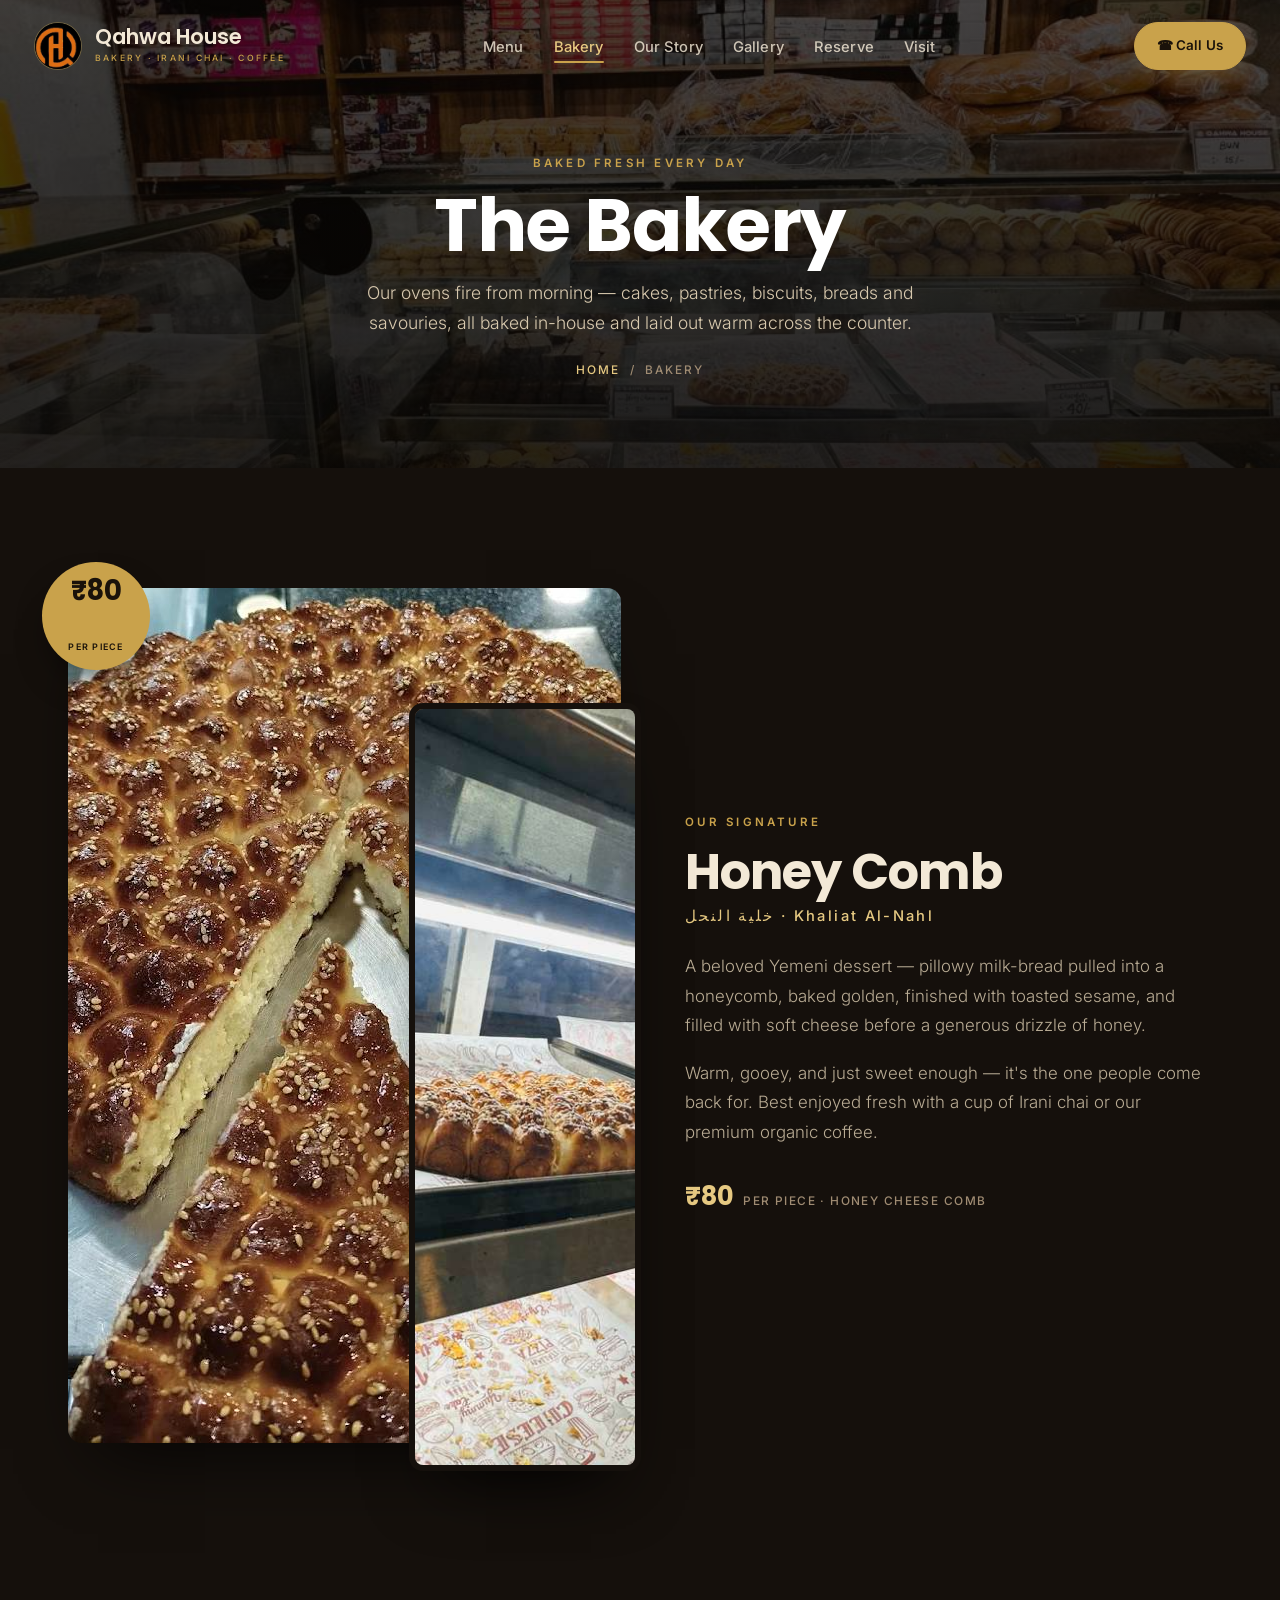
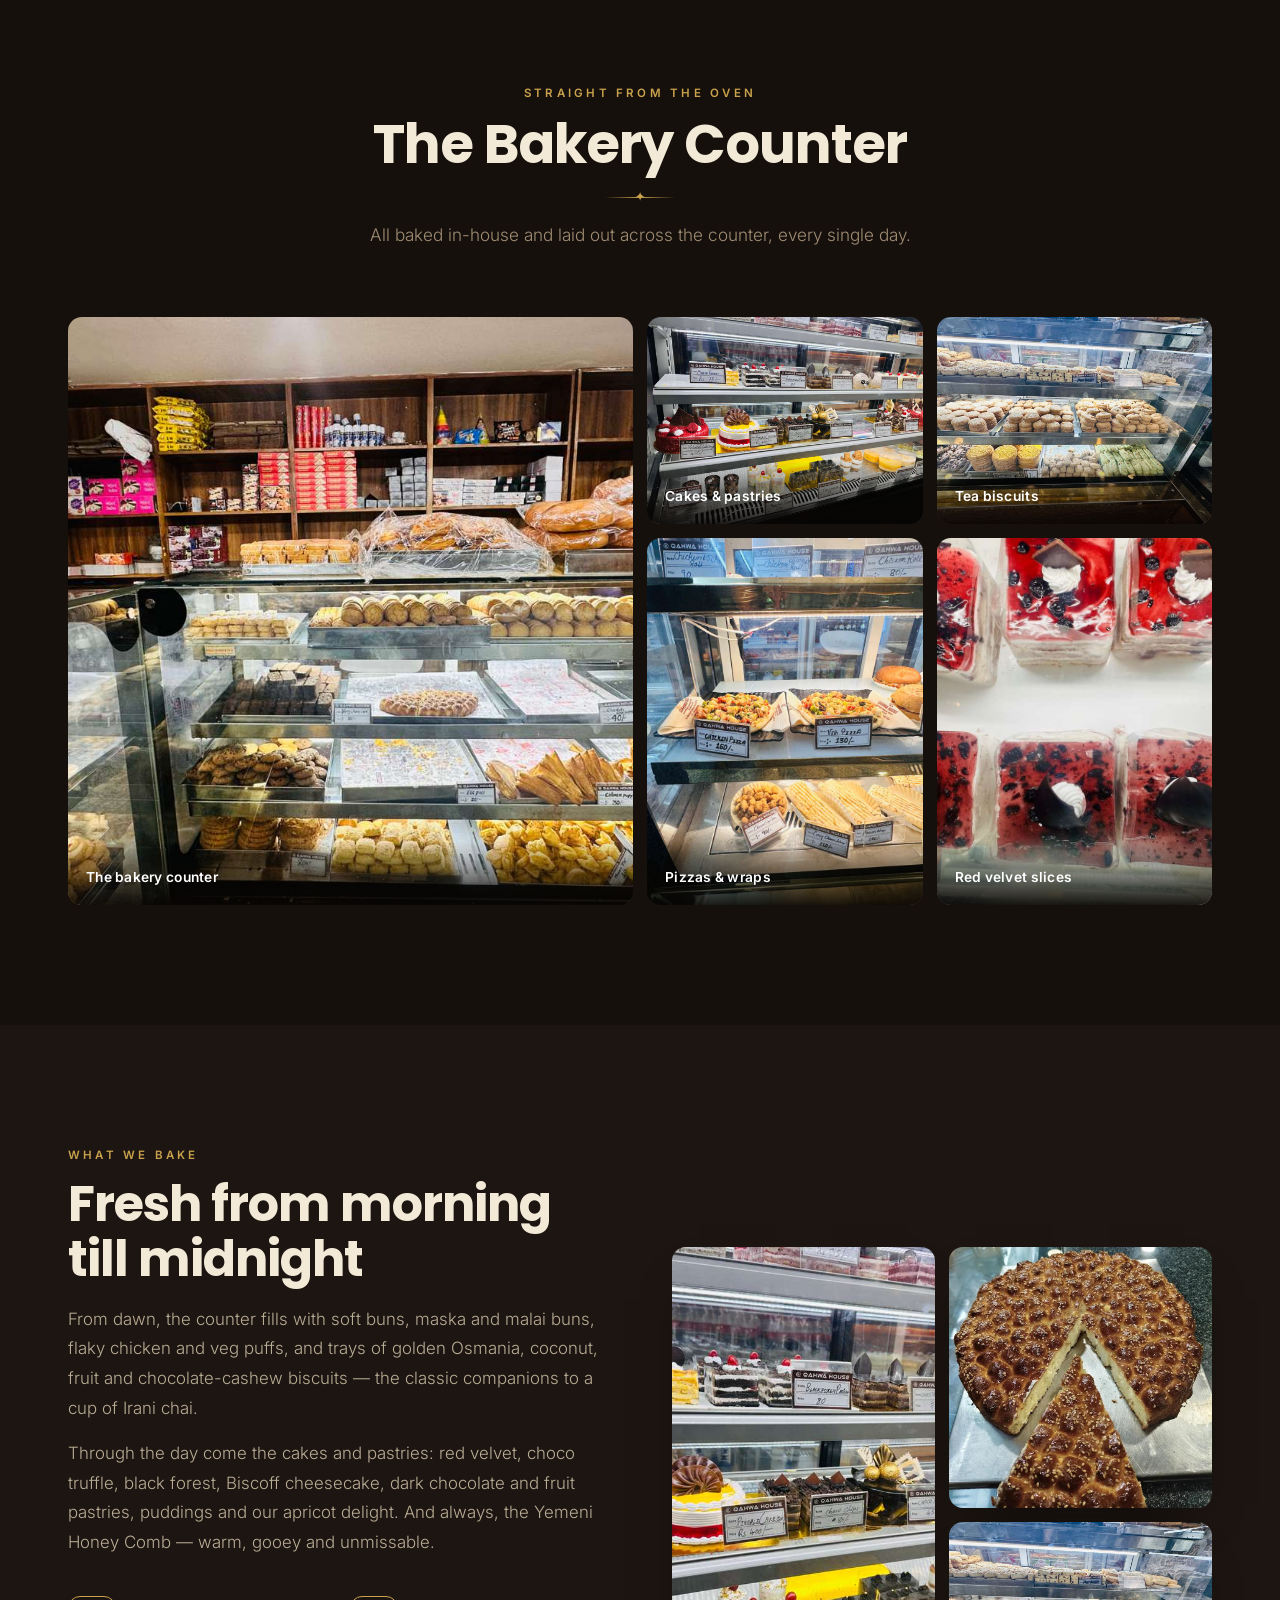
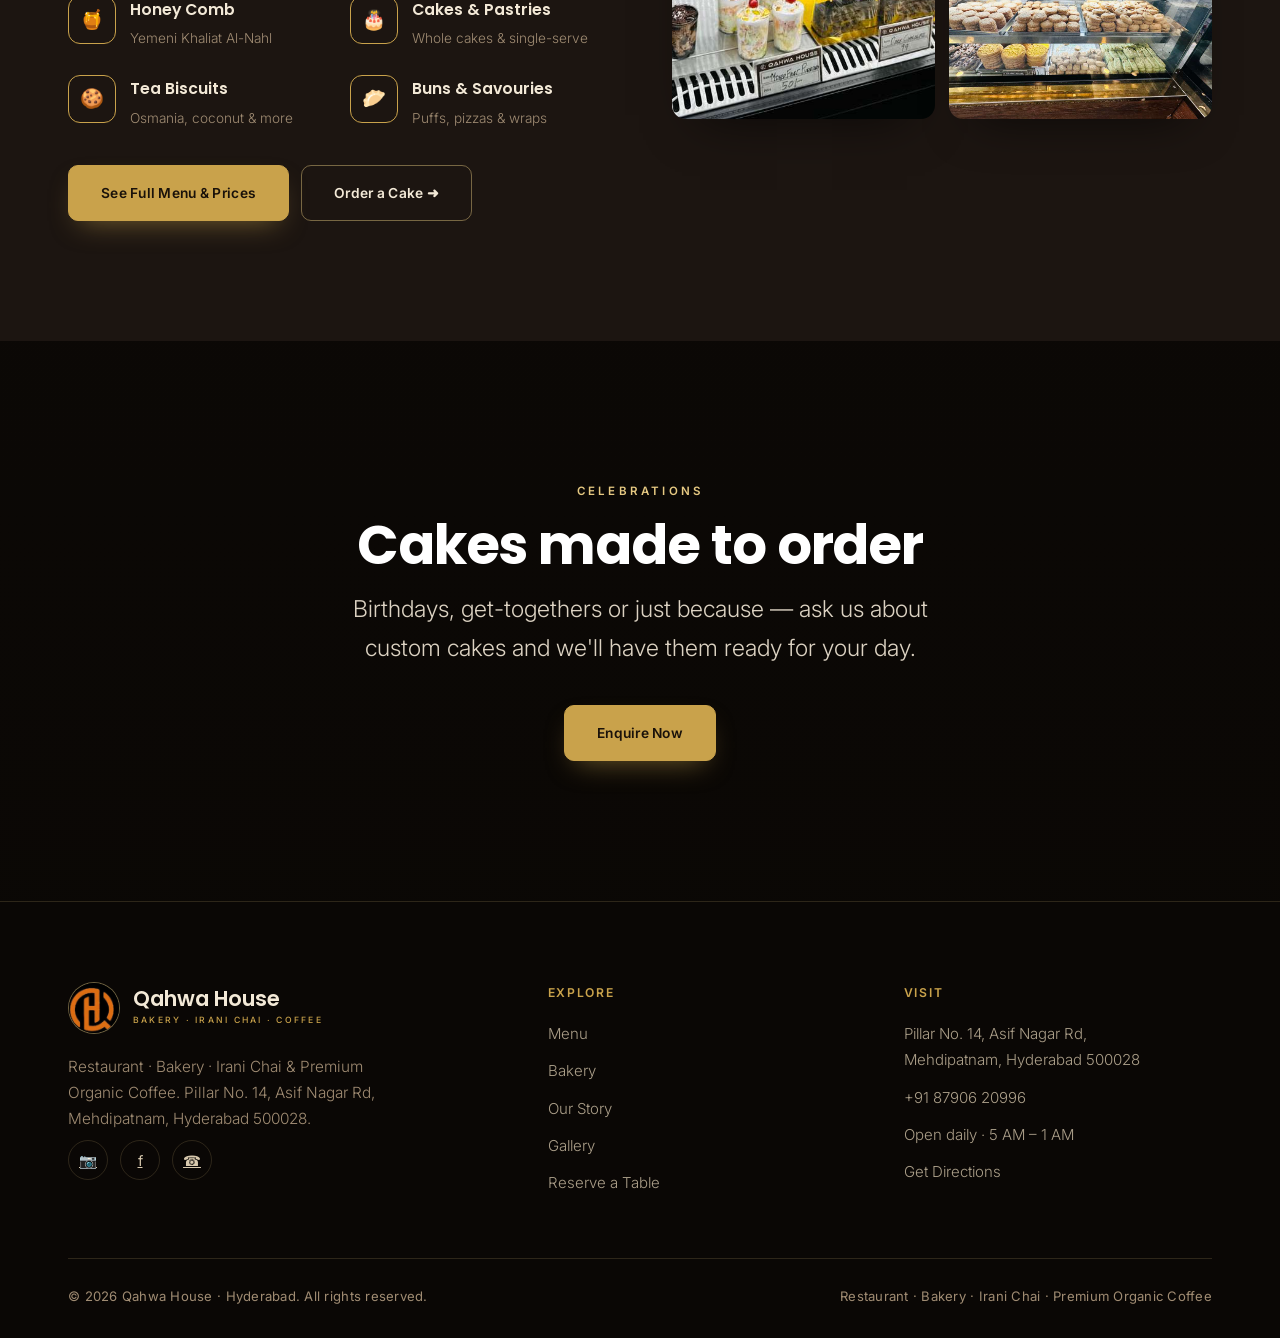
==== bakery.html @ 0f8410f0 "Restyle (qahwahhouse.com-inspired): sans-serif type (Poppins+Inter), rounded buttons with soft shado" ====
<!DOCTYPE html>
<html lang="en">
<head>
<meta charset="UTF-8">
<meta name="viewport" content="width=device-width, initial-scale=1.0">
<meta name="description" content="The Qahwa House bakery — baked fresh in-house every day. Yemeni Honey Comb (Khaliat Al-Nahl), cakes, pastries, Osmania &amp; tea biscuits, buns, puffs, pizzas &amp; wraps. Mehdipatnam, Hyderabad.">
<meta name="robots" content="index,follow,max-image-preview:large">
<meta name="theme-color" content="#0E0B09">
<link rel="canonical" href="https://coffeemocktailscorner.com/bakery.html">
<link rel="icon" type="image/png" sizes="64x64" href="/assets/favicon.png">
<link rel="apple-touch-icon" sizes="180x180" href="/assets/apple-touch-icon.png">
<meta property="og:url" content="https://coffeemocktailscorner.com/bakery.html">
<meta property="og:site_name" content="Qahwa House">
<meta property="og:title" content="The Bakery — Qahwa House | Baked Fresh Every Day">
<meta property="og:description" content="Yemeni Honey Comb, cakes, pastries, Osmania biscuits, buns, puffs &amp; savouries — all baked in-house, all day.">
<meta property="og:type" content="website">
<meta property="og:image" content="https://coffeemocktailscorner.com/assets/og-image.jpg">
<title>The Bakery — Qahwa House | Baked Fresh Every Day, Hyderabad</title>
<link rel="preconnect" href="https://fonts.googleapis.com">
<link rel="preconnect" href="https://fonts.gstatic.com" crossorigin>
<link href="https://fonts.googleapis.com/css2?family=Poppins:wght@400;500;600;700;800&family=Inter:wght@300;400;500;600&display=swap" rel="stylesheet">
<link rel="stylesheet" href="assets/site.css">
</head>
<body>

<!-- ═══ NAV ═══ -->
<nav id="nav">
  <a href="index.html" class="logo">
    <span class="logo-badge"><img src="assets/logo-mark.png" width="48" height="48" alt="Qahwa House logo"></span>
    <span class="logo-txt"><b>Qahwa House</b><span>Bakery · Irani Chai · Coffee</span></span>
  </a>
  <ul class="nav-links">
    <li><a href="menu.html">Menu</a></li>
    <li><a href="bakery.html" class="active">Bakery</a></li>
    <li><a href="story.html">Our Story</a></li>
    <li><a href="gallery.html">Gallery</a></li>
    <li><a href="reserve.html">Reserve</a></li>
    <li><a href="index.html#visit">Visit</a></li>
  </ul>
  <div class="nav-right">
    <a href="tel:+918790620996" class="nav-call">☎ Call Us</a>
    <button class="burger" id="burger" aria-label="Menu"><span></span><span></span><span></span></button>
  </div>
</nav>

<!-- ═══ PAGE HERO ═══ -->
<header class="page-hero">
  <div class="bg" style="background-image:url('assets/photos/qahwa-30.jpg')"></div>
  <div class="page-hero-inner">
    <div class="eyebrow">Baked Fresh Every Day</div>
    <h1>The Bakery</h1>
    <p>Our ovens fire from morning — cakes, pastries, biscuits, breads and savouries, all baked in-house and laid out warm across the counter.</p>
    <div class="breadcrumb"><a href="index.html">Home</a> &nbsp;/&nbsp; Bakery</div>
  </div>
</header>

<!-- ═══ SIGNATURE: HONEY COMB ═══ -->
<section class="signature sec-pad" id="signature">
  <div class="wrap sig-grid">
    <div class="sig-imgs">
      <span class="price-badge"><b>₹80</b><small>Per Piece</small></span>
      <img class="img-main" src="assets/photos/qahwa-39.jpg" width="864" height="855" loading="lazy" alt="Qahwa House Honey Comb — golden sesame-topped Khaliat Al-Nahl with a slice cut, fresh from the oven">
      <img class="img-float" src="assets/photos/qahwa-32.jpg" width="1024" height="768" loading="lazy" alt="Honey Cheese Comb on the bakery counter at Qahwa House">
    </div>
    <div class="sig-text">
      <div class="eyebrow">Our Signature</div>
      <h2>Honey Comb</h2>
      <div class="ar2">خلية النحل · Khaliat Al-Nahl</div>
      <p>A beloved Yemeni dessert — pillowy milk-bread pulled into a honeycomb, baked golden, finished with toasted sesame, and filled with soft cheese before a generous drizzle of honey.</p>
      <p>Warm, gooey, and just sweet enough — it's the one people come back for. Best enjoyed fresh with a cup of Irani chai or our premium organic coffee.</p>
      <div class="sig-price">₹80 <small>per piece · Honey Cheese Comb</small></div>
    </div>
  </div>
</section>

<!-- ═══ SHOWCASE ═══ -->
<section class="showcase sec-pad" id="bakery">
  <div class="wrap">
    <div class="sec-head">
      <div class="eyebrow">Straight From the Oven</div>
      <h2>The Bakery Counter</h2>
      <div class="divider"></div>
      <p>All baked in-house and laid out across the counter, every single day.</p>
    </div>
    <div class="show-grid">
      <figure class="wide tall"><img src="assets/photos/qahwa-30.jpg" width="1024" height="768" loading="lazy" alt="Qahwa House bakery counter stacked with breads, buns, biscuits and pastries"><figcaption>The bakery counter</figcaption></figure>
      <figure><img src="assets/photos/qahwa-18.jpg" width="1024" height="768" loading="lazy" alt="Display fridge of fresh cakes and pastries"><figcaption>Cakes &amp; pastries</figcaption></figure>
      <figure><img src="assets/photos/qahwa-25.jpg" width="1024" height="768" loading="lazy" alt="Trays of Osmania, coconut and fruit biscuits"><figcaption>Tea biscuits</figcaption></figure>
      <figure><img src="assets/photos/qahwa-21.jpg" width="768" height="1024" loading="lazy" alt="Chicken pizza, veg pizza and wraps in the savoury case"><figcaption>Pizzas &amp; wraps</figcaption></figure>
      <figure><img src="assets/photos/qahwa-20.jpg" width="1024" height="768" loading="lazy" alt="Red velvet pastry slices with cream"><figcaption>Red velvet slices</figcaption></figure>
    </div>
  </div>
</section>

<!-- ═══ WHAT WE BAKE ═══ -->
<section class="story sec-pad">
  <div class="wrap story-grid">
    <div class="story-text">
      <div class="eyebrow">What We Bake</div>
      <h2>Fresh from morning till midnight</h2>
      <p>From dawn, the counter fills with soft buns, maska and malai buns, flaky chicken and veg puffs, and trays of golden Osmania, coconut, fruit and chocolate-cashew biscuits — the classic companions to a cup of Irani chai.</p>
      <p>Through the day come the cakes and pastries: red velvet, choco truffle, black forest, Biscoff cheesecake, dark chocolate and fruit pastries, puddings and our apricot delight. And always, the Yemeni Honey Comb — warm, gooey and unmissable.</p>
      <div class="feats">
        <div class="feat"><div class="fi">🍯</div><div><b>Honey Comb</b><span>Yemeni Khaliat Al-Nahl</span></div></div>
        <div class="feat"><div class="fi">🎂</div><div><b>Cakes &amp; Pastries</b><span>Whole cakes &amp; single-serve</span></div></div>
        <div class="feat"><div class="fi">🍪</div><div><b>Tea Biscuits</b><span>Osmania, coconut &amp; more</span></div></div>
        <div class="feat"><div class="fi">🥟</div><div><b>Buns &amp; Savouries</b><span>Puffs, pizzas &amp; wraps</span></div></div>
      </div>
      <div style="margin-top:34px;display:flex;gap:12px;flex-wrap:wrap">
        <a href="menu.html" class="btn btn-gold">See Full Menu &amp; Prices</a>
        <a href="reserve.html" class="btn btn-line">Order a Cake ➜</a>
      </div>
    </div>
    <div class="story-imgs">
      <img src="assets/photos/qahwa-18.jpg" width="1024" height="768" loading="lazy" alt="Fresh cakes and pastries in the display fridge">
      <img src="assets/photos/qahwa-39.jpg" width="864" height="855" loading="lazy" alt="Golden Yemeni Honey Comb fresh from the oven">
      <img src="assets/photos/qahwa-25.jpg" width="1024" height="768" loading="lazy" alt="Trays of fresh tea biscuits">
    </div>
  </div>
</section>

<!-- ═══ PARALLAX ═══ -->
<section class="parallax" style="background-image:url('assets/photos/qahwa-20.jpg')">
  <div class="parallax-inner">
    <div class="eyebrow">Celebrations</div>
    <h2>Cakes made to order</h2>
    <p>Birthdays, get-togethers or just because — ask us about custom cakes and we'll have them ready for your day.</p>
    <a href="reserve.html" class="btn btn-gold">Enquire Now</a>
  </div>
</section>

<!-- ═══ FOOTER ═══ -->
<footer>
  <div class="wrap">
    <div class="foot-grid">
      <div class="foot-brand">
        <a href="index.html" class="logo"><span class="logo-badge"><img src="assets/logo-mark.png" width="52" height="52" alt="Qahwa House logo"></span><span class="logo-txt"><b>Qahwa House</b><span>Bakery · Irani Chai · Coffee</span></span></a>
        <p>Restaurant · Bakery · Irani Chai &amp; Premium Organic Coffee. Pillar No. 14, Asif Nagar Rd, Mehdipatnam, Hyderabad 500028.</p>
        <div class="socials">
          <a href="#" aria-label="Instagram" title="Owner: add Instagram link">📷</a>
          <a href="#" aria-label="Facebook" title="Owner: add Facebook link">f</a>
          <a href="tel:+918790620996" aria-label="Call">☎</a>
        </div>
      </div>
      <div class="foot-col">
        <h4>Explore</h4>
        <a href="menu.html">Menu</a>
        <a href="bakery.html">Bakery</a>
        <a href="story.html">Our Story</a>
        <a href="gallery.html">Gallery</a>
        <a href="reserve.html">Reserve a Table</a>
      </div>
      <div class="foot-col">
        <h4>Visit</h4>
        <p>Pillar No. 14, Asif Nagar Rd,<br>Mehdipatnam, Hyderabad 500028</p>
        <a href="tel:+918790620996">+91 87906 20996</a>
        <p>Open daily · 5 AM – 1 AM</p>
        <a href="index.html#visit">Get Directions</a>
      </div>
    </div>
    <div class="foot-bot">
      <span>© <span id="yr"></span> Qahwa House · Hyderabad. All rights reserved.</span>
      <span>Restaurant · Bakery · Irani Chai · Premium Organic Coffee</span>
    </div>
  </div>
</footer>

<script src="assets/site.js"></script>
</body>
</html>
---- assets/site.css ----
:root{
  --bg:#0E0B09; --bg-2:#15100C; --panel:#1C1511; --panel-2:#241A13;
  --cocoa:#3A2A1E; --cocoa-l:#5A4334;
  --gold:#C9A24B; --gold-l:#E6C982; --gold-d:#A07E2E;
  --cream:#F3E9D7; --cream-d:#D8C9AE; --muted:#A08C73;
  --accent:#B5762E;
  --line:rgba(230,201,130,.16);
  --maxw:1200px;
  --rad:14px;
}
*{margin:0;padding:0;box-sizing:border-box}
html{scroll-behavior:smooth}
body{background:var(--bg);color:var(--cream-d);font-family:"Inter",system-ui,sans-serif;overflow-x:hidden;-webkit-font-smoothing:antialiased;line-height:1.75;font-weight:400}
img{max-width:100%;display:block}
a{color:inherit}
h1,h2,h3,.disp{font-family:"Poppins",system-ui,sans-serif;letter-spacing:-.01em}
section{position:relative;scroll-margin-top:74px}
.wrap{max-width:var(--maxw);margin:0 auto;padding:0 28px}
.eyebrow{font-family:"Inter",sans-serif;font-weight:600;letter-spacing:.28em;text-transform:uppercase;font-size:.72rem;color:var(--gold)}
.divider{width:70px;height:1px;background:linear-gradient(90deg,transparent,var(--gold),transparent);margin:22px auto;position:relative}
.divider::after{content:"✦";position:absolute;top:-11px;left:50%;transform:translateX(-50%);color:var(--gold);font-size:.8rem;background:transparent}

.btn{display:inline-flex;align-items:center;gap:10px;font-family:"Inter",sans-serif;font-weight:600;letter-spacing:.02em;font-size:.86rem;padding:15px 32px;border-radius:10px;text-decoration:none;transition:.3s;cursor:pointer;border:1.5px solid transparent;white-space:nowrap}
.btn-gold{background:var(--gold);color:#1A120A;border-color:var(--gold);box-shadow:0 12px 28px -12px rgba(201,162,75,.55)}
.btn-gold:hover{background:var(--gold-l);border-color:var(--gold-l);transform:translateY(-2px);box-shadow:0 16px 34px -12px rgba(201,162,75,.7)}
.btn-line{border-color:rgba(230,201,130,.45);color:var(--cream)}
.btn-line:hover{background:var(--gold);color:#1A120A;border-color:var(--gold);transform:translateY(-2px)}

/* ───── NAV ───── */
nav{position:fixed;top:0;left:0;width:100%;z-index:100;display:flex;align-items:center;justify-content:space-between;padding:22px 34px;transition:.4s}
nav.solid{background:rgba(14,11,9,.95);backdrop-filter:blur(12px);box-shadow:0 10px 34px -18px #000;padding:13px 34px;border-bottom:1px solid var(--line)}
.logo{display:flex;align-items:center;gap:13px;text-decoration:none}
.logo-badge{width:48px;height:48px;border-radius:50%;overflow:hidden;background:#0a0a0a;border:1px solid rgba(230,201,130,.45);flex:none;display:block}
.logo-badge img{width:100%;height:100%;object-fit:cover;display:block}
.logo-txt b{font-family:"Poppins",sans-serif;font-weight:600;color:var(--cream);font-size:1.32rem;letter-spacing:0;display:block;line-height:1}
.logo-txt span{font-family:"Inter",sans-serif;font-size:.54rem;font-weight:500;letter-spacing:.26em;text-transform:uppercase;color:var(--gold);display:block;margin-top:4px}
.nav-links{display:flex;align-items:center;gap:30px;list-style:none}
.nav-links a{font-family:"Inter",sans-serif;font-weight:500;font-size:.92rem;letter-spacing:.01em;color:var(--cream);text-decoration:none;opacity:.82;transition:.25s;position:relative;padding:4px 0}
.nav-links a::after{content:"";position:absolute;left:0;bottom:-3px;width:0;height:2px;background:var(--gold);transition:.3s;border-radius:2px}
.nav-links a:hover,.nav-links a.active{opacity:1;color:var(--gold-l)}
.nav-links a:hover::after,.nav-links a.active::after{width:100%}
.nav-right{display:flex;align-items:center;gap:18px}
.nav-call{display:flex;align-items:center;gap:8px;font-family:"Inter",sans-serif;font-weight:600;font-size:.84rem;letter-spacing:.01em;color:#1A120A;background:var(--gold);padding:11px 22px;border-radius:40px;text-decoration:none;transition:.3s;border:1.5px solid var(--gold);box-shadow:0 10px 24px -12px rgba(201,162,75,.5)}
.nav-call:hover{background:var(--gold-l);border-color:var(--gold-l);transform:translateY(-2px)}
.burger{display:none;flex-direction:column;gap:5px;background:none;border:none;cursor:pointer;padding:6px}
.burger span{width:26px;height:2px;background:var(--cream);transition:.3s;border-radius:2px}

/* ───── HERO (home) ───── */
.hero{position:relative;min-height:100vh;display:flex;align-items:center;text-align:left;color:var(--cream);overflow:hidden}
.hero-bg{position:absolute;inset:0;z-index:1;background-size:cover;background-position:center;background-repeat:no-repeat;transform:scale(1.04)}
.hero-bg::after{content:"";position:absolute;inset:0;background:
  linear-gradient(105deg,rgba(8,5,3,.93) 0%,rgba(8,5,3,.78) 36%,rgba(8,5,3,.34) 68%,rgba(8,5,3,.5) 100%),
  linear-gradient(0deg,rgba(8,5,3,.86),transparent 55%)}
.hero .wrap{position:relative;z-index:3;width:100%}
.hero-inner{max-width:740px;padding:130px 0 96px;text-align:left}
.hero-eyebrow{display:inline-flex;align-items:center;gap:16px;font-family:"Inter",sans-serif;font-weight:600;letter-spacing:.28em;text-transform:uppercase;font-size:.74rem;color:var(--gold-l);margin-bottom:28px;animation:heroL 9s ease-in-out 0s infinite both}
.hero-eyebrow::after{content:"";width:40px;height:1px;background:linear-gradient(90deg,var(--gold),transparent)}
.hero .ar{display:block;font-family:"Inter",sans-serif;font-weight:500;font-size:clamp(1rem,2.4vw,1.35rem);letter-spacing:.4em;color:var(--gold-l);margin-bottom:16px;animation:heroR 9s ease-in-out .5s infinite both}
.hero h1{font-size:clamp(3rem,9vw,6.2rem);font-weight:700;line-height:1;letter-spacing:-.02em;text-shadow:0 4px 40px rgba(0,0,0,.6);color:#fff;animation:heroL 9s ease-in-out 1s infinite both}
.hero-tag{font-size:clamp(1.1rem,2.5vw,1.5rem);font-weight:300;color:rgba(243,233,215,.92);max-width:560px;margin:24px 0 18px;line-height:1.6;animation:heroR 9s ease-in-out 1.5s infinite both}
.hero-pos{display:flex;flex-wrap:wrap;gap:10px 26px;margin:22px 0 42px;font-size:.82rem;font-weight:500;letter-spacing:.08em;text-transform:uppercase;color:var(--cream);animation:heroL 9s ease-in-out 2s infinite both}
.hero-pos span{display:inline-flex;align-items:center;gap:9px;opacity:.9}
.dot{width:6px;height:6px;border-radius:50%;flex:none;background:var(--gold)}
.hero-cta{display:flex;flex-wrap:wrap;gap:16px}
.hero-cta .btn{animation:heroDrop .95s cubic-bezier(.25,1.12,.4,1) both}
.hero-cta .btn:nth-child(1){animation-delay:2.3s}
.hero-cta .btn:nth-child(2){animation-delay:2.55s}
@keyframes heroL{0%{opacity:0;transform:translateX(-70px)}11%{opacity:1;transform:translateX(0)}82%{opacity:1;transform:translateX(0)}95%,100%{opacity:0;transform:translateX(-70px)}}
@keyframes heroR{0%{opacity:0;transform:translateX(70px)}11%{opacity:1;transform:translateX(0)}82%{opacity:1;transform:translateX(0)}95%,100%{opacity:0;transform:translateX(70px)}}
@keyframes heroDrop{0%{opacity:0;transform:translateY(-140px)}60%{opacity:1}100%{opacity:1;transform:translateY(0)}}
@media(prefers-reduced-motion:reduce){.hero-eyebrow,.hero .ar,.hero h1,.hero-tag,.hero-pos,.hero-cta,.hero-cta .btn{animation:none;opacity:1;transform:none}}

/* ───── PAGE HERO (sub-pages) ───── */
.page-hero{position:relative;min-height:52vh;display:flex;align-items:center;justify-content:center;text-align:center;color:var(--cream);overflow:hidden;padding:150px 26px 84px}
.page-hero .bg{position:absolute;inset:0;z-index:1;background-size:cover;background-position:center}
.page-hero .bg::after{content:"";position:absolute;inset:0;background:linear-gradient(180deg,rgba(8,5,3,.72),rgba(8,5,3,.88))}
.page-hero-inner{position:relative;z-index:2;max-width:760px}
.page-hero h1{font-size:clamp(2.6rem,7vw,4.6rem);color:#fff;font-weight:700;line-height:1.04;margin:14px 0;letter-spacing:-.02em}
.page-hero p{color:var(--cream-d);font-size:1.1rem;font-weight:300;max-width:600px;margin:0 auto;line-height:1.7}
.breadcrumb{margin-top:22px;font-family:"Inter",sans-serif;font-weight:500;font-size:.74rem;letter-spacing:.16em;text-transform:uppercase;color:var(--muted)}
.breadcrumb a{color:var(--gold-l);text-decoration:none}
.breadcrumb a:hover{text-decoration:underline}

/* ───── PARALLAX BANDS ───── */
.parallax{position:relative;background-size:cover;background-position:center;background-attachment:fixed;color:var(--cream);text-align:center}
.parallax::before{content:"";position:absolute;inset:0;background:linear-gradient(180deg,rgba(10,7,4,.72),rgba(10,7,4,.82))}
.parallax-inner{position:relative;z-index:2;padding:140px 26px;max-width:820px;margin:0 auto}
.parallax .eyebrow{color:var(--gold-l)}
.parallax h2{font-size:clamp(2.2rem,5.4vw,3.4rem);font-weight:700;color:#fff;line-height:1.12;margin:14px 0;letter-spacing:-.02em}
.parallax p{font-size:clamp(1.1rem,2.4vw,1.45rem);font-weight:300;color:rgba(243,233,215,.9);max-width:600px;margin:0 auto;line-height:1.7}
.parallax .btn{margin-top:36px}

/* ───── SECTION SHELL ───── */
.sec-pad{padding:120px 0}
.sec-head{text-align:center;max-width:700px;margin:0 auto 68px}
.sec-head h2{font-size:clamp(2.2rem,5.4vw,3.4rem);font-weight:700;color:var(--cream);line-height:1.1;margin:12px 0 16px;letter-spacing:-.02em}
.sec-head p{color:var(--muted);font-size:1.08rem;font-weight:300;line-height:1.7}

/* ───── STATS STRIP ───── */
.stats{background:var(--bg-2);border-top:1px solid var(--line);border-bottom:1px solid var(--line)}
.stats .wrap{display:grid;grid-template-columns:repeat(4,1fr);gap:28px;padding-top:64px;padding-bottom:64px}
.stat{text-align:center;position:relative}
.stat:not(:last-child)::after{content:"";position:absolute;right:-14px;top:50%;transform:translateY(-50%);width:1px;height:54px;background:var(--line)}
.stat b{display:block;font-family:"Poppins",sans-serif;font-weight:700;font-size:clamp(2.2rem,4.5vw,2.9rem);color:var(--gold-l);line-height:1;letter-spacing:-.02em}
.stat span{display:block;margin-top:10px;font-size:.78rem;font-weight:500;letter-spacing:.14em;text-transform:uppercase;color:var(--muted)}

/* ───── EXPLORE CARDS (home) ───── */
.explore{background:var(--bg)}
.exp-grid{display:grid;grid-template-columns:repeat(3,1fr);gap:18px}
.exp-card{position:relative;display:block;overflow:hidden;text-decoration:none;min-height:330px;border-radius:var(--rad);box-shadow:0 24px 48px -30px rgba(0,0,0,.8)}
.exp-card img{position:absolute;inset:0;width:100%;height:100%;object-fit:cover;transition:.6s;filter:brightness(.6) saturate(.95)}
.exp-card:hover img{transform:scale(1.07);filter:brightness(.48)}
.exp-card .cap{position:relative;z-index:2;height:100%;min-height:330px;padding:36px;display:flex;flex-direction:column;justify-content:flex-end;background:linear-gradient(transparent 40%,rgba(8,5,3,.6))}
.exp-card h3{font-family:"Poppins",sans-serif;color:#fff;font-size:1.85rem;font-weight:600;margin:8px 0 6px;line-height:1.06}
.exp-card .more{font-family:"Inter",sans-serif;font-weight:600;font-size:.8rem;letter-spacing:.06em;color:var(--gold-l);transition:.3s}
.exp-card:hover .more{transform:translateX(4px)}

/* ───── SIGNATURE (honey comb) ───── */
.signature{background:var(--bg-2)}
.sig-grid{display:grid;grid-template-columns:1.05fr 1fr;gap:64px;align-items:center}
.sig-imgs{position:relative}
.sig-imgs img{box-shadow:0 36px 70px -30px rgba(0,0,0,.8);border-radius:var(--rad)}
.sig-imgs .img-main{width:100%;aspect-ratio:4/3;object-fit:cover}
.sig-imgs .img-float{position:absolute;width:42%;aspect-ratio:1;object-fit:cover;bottom:-28px;right:-20px;border:6px solid var(--bg-2);border-radius:var(--rad)}
.sig-imgs .price-badge{position:absolute;top:-26px;left:-26px;width:108px;height:108px;border-radius:50%;background:var(--gold);color:#1A120A;display:grid;place-items:center;text-align:center;box-shadow:0 18px 36px -14px rgba(0,0,0,.7);z-index:3}
.price-badge b{display:block;font-family:"Poppins",sans-serif;font-weight:700;font-size:1.7rem;line-height:1}
.price-badge small{font-size:.56rem;font-weight:600;letter-spacing:.14em;text-transform:uppercase;margin-top:4px;display:block}
.sig-text h2{font-size:clamp(2.2rem,4.8vw,3.1rem);font-weight:700;margin:12px 0 6px;line-height:1.08;color:var(--cream);letter-spacing:-.02em}
.sig-text .ar2{font-family:"Inter",sans-serif;font-weight:500;letter-spacing:.16em;color:var(--gold-l);font-size:.92rem;margin-bottom:22px}
.sig-text p{color:var(--cream-d);opacity:.84;margin-bottom:18px;font-size:1.06rem;font-weight:300;line-height:1.75}
.sig-price{display:inline-flex;align-items:baseline;gap:9px;font-family:"Poppins",sans-serif;font-weight:700;color:var(--gold-l);font-size:1.6rem;margin-top:8px}
.sig-price small{font-size:.74rem;font-weight:500;letter-spacing:.12em;text-transform:uppercase;color:var(--muted);font-family:"Inter",sans-serif}

/* ───── MENU ───── */
.menu-sec{background:var(--bg)}
.tabs{display:flex;flex-wrap:wrap;justify-content:center;gap:10px;margin-bottom:54px}
.tab{font-family:"Inter",sans-serif;font-weight:500;letter-spacing:.02em;font-size:.9rem;padding:11px 24px;border:1.5px solid var(--line);border-radius:40px;background:transparent;color:var(--cream-d);cursor:pointer;transition:.25s}
.tab:hover{border-color:var(--gold);color:var(--gold-l)}
.tab.on{background:var(--gold);color:#1A120A;border-color:var(--gold);box-shadow:0 10px 24px -12px rgba(201,162,75,.5)}
.pane{display:none;animation:fade .45s}
.pane.on{display:block}
@keyframes fade{from{opacity:0;transform:translateY(10px)}to{opacity:1;transform:none}}
.mgrid{display:grid;grid-template-columns:1fr 1fr;gap:6px 60px;max-width:980px;margin:0 auto}
.mitem{display:flex;gap:14px;align-items:baseline;padding:18px 0;border-bottom:1px solid var(--line)}
.mitem .nm{font-family:"Poppins",sans-serif;font-weight:600;font-size:1.12rem;color:var(--cream)}
.mitem .ds{font-size:.85rem;color:var(--muted);margin-top:3px;font-weight:300}
.mitem .lead{flex:1;border-bottom:1px dotted rgba(230,201,130,.3);margin:0 6px;transform:translateY(-5px)}
.mitem .pr{font-family:"Inter",sans-serif;font-weight:600;color:var(--gold-l);font-size:1.02rem;white-space:nowrap}
.mitem .tag{display:inline-block;font-family:"Inter",sans-serif;font-weight:600;font-size:.56rem;letter-spacing:.1em;text-transform:uppercase;color:#1A120A;background:var(--gold);padding:3px 9px;border-radius:20px;margin-left:9px;vertical-align:middle}
.menu-note{text-align:center;color:var(--muted);font-size:.92rem;margin-top:44px;font-style:italic;font-weight:300}
.menu-cat-title{text-align:center;font-family:"Poppins",sans-serif;color:var(--gold-l);font-size:1.9rem;font-weight:600;margin:64px 0 8px}
.menu-cat-title:first-of-type{margin-top:0}

/* ───── BAKERY SHOWCASE ───── */
.showcase{background:var(--bg-2)}
.show-grid{display:grid;grid-template-columns:repeat(4,1fr);gap:14px}
.show-grid figure{position:relative;overflow:hidden;margin:0;border-radius:var(--rad)}
.show-grid img{width:100%;height:100%;object-fit:cover;transition:.6s}
.show-grid figure:hover img{transform:scale(1.08)}
.show-grid figcaption{position:absolute;left:0;bottom:0;right:0;padding:24px 18px 16px;font-family:"Inter",sans-serif;font-weight:600;letter-spacing:.02em;font-size:.86rem;color:#fff;background:linear-gradient(transparent,rgba(8,5,3,.9))}
.tall{grid-row:span 2}
.wide{grid-column:span 2}

/* ───── STORY ───── */
.story{background:var(--panel)}
.story-grid{display:grid;grid-template-columns:1fr 1fr;gap:64px;align-items:center}
.story-text h2{font-size:clamp(2.2rem,4.8vw,3.1rem);font-weight:700;color:var(--cream);margin:12px 0 18px;line-height:1.1;letter-spacing:-.02em}
.story-text p{color:var(--cream-d);margin-bottom:16px;font-size:1.06rem;font-weight:300;opacity:.84;line-height:1.75}
.feats{display:grid;grid-template-columns:1fr 1fr;gap:24px;margin-top:38px}
.feat{display:flex;gap:14px;align-items:flex-start}
.feat .fi{width:48px;height:48px;border:1.5px solid var(--gold);border-radius:12px;color:var(--gold-l);display:grid;place-items:center;font-size:1.2rem;flex:none}
.feat b{font-family:"Poppins",sans-serif;font-weight:600;display:block;color:var(--cream);font-size:.98rem;letter-spacing:0}
.feat span{font-size:.85rem;color:var(--muted);font-weight:300}
.story-imgs{display:grid;grid-template-columns:1fr 1fr;gap:14px}
.story-imgs img{width:100%;height:100%;object-fit:cover;box-shadow:0 24px 50px -28px rgba(0,0,0,.7);border-radius:var(--rad)}
.story-imgs img:first-child{grid-row:span 2}

/* ───── GALLERY ───── */
.gallery{background:var(--bg)}
.gal-grid{display:grid;grid-template-columns:repeat(4,1fr);grid-auto-rows:158px;gap:12px}
.gal-grid a{display:block;overflow:hidden;position:relative;border-radius:12px}
.gal-grid img{width:100%;height:100%;object-fit:cover;transition:.6s;filter:saturate(.92)}
.gal-grid a:hover img{transform:scale(1.09);filter:saturate(1.05)}
.g-tall{grid-row:span 2}
.g-wide{grid-column:span 2}

/* ───── RESERVE ───── */
.reserve{background:var(--panel)}
.res-grid{display:grid;grid-template-columns:1fr 1.04fr;gap:58px;align-items:center}
.res-intro h2{font-size:clamp(2.2rem,4.8vw,3.1rem);font-weight:700;color:var(--cream);margin:12px 0 16px;line-height:1.1;letter-spacing:-.02em}
.res-intro p{color:var(--cream-d);opacity:.84;font-size:1.06rem;font-weight:300;margin-bottom:24px;line-height:1.75}
.res-perks{display:flex;flex-wrap:wrap;gap:10px;margin-bottom:28px}
.res-perks span{display:inline-flex;align-items:center;gap:8px;background:var(--bg-2);border:1px solid var(--line);border-radius:40px;padding:10px 18px;font-size:.84rem;color:var(--cream-d)}
.res-img{overflow:hidden;box-shadow:0 24px 50px -28px rgba(0,0,0,.7);max-width:360px;border-radius:var(--rad)}
.res-img img{width:100%;height:100%;object-fit:cover}
.res-card{background:var(--bg-2);padding:42px;box-shadow:0 36px 70px -36px rgba(0,0,0,.8);border:1px solid var(--line);border-radius:18px}
.res-card h3{font-family:"Poppins",sans-serif;font-size:1.7rem;font-weight:600;color:var(--cream);margin-bottom:4px}
.res-card .sub{color:var(--muted);font-size:.94rem;font-weight:300;margin-bottom:24px}
.field{margin-bottom:15px}
.field label{display:block;font-family:"Inter",sans-serif;font-weight:600;font-size:.7rem;letter-spacing:.12em;text-transform:uppercase;color:var(--gold);margin-bottom:7px}
.field input,.field select,.field textarea{width:100%;font-family:"Inter",sans-serif;font-size:.96rem;color:var(--cream);padding:13px 15px;border:1.5px solid var(--line);border-radius:10px;background:var(--panel);transition:.2s}
.field input::placeholder,.field textarea::placeholder{color:#6f5d4c}
.field input:focus,.field select:focus,.field textarea:focus{outline:none;border-color:var(--gold);background:var(--panel-2)}
.field select{color:var(--cream)}
.field select option{background:var(--panel);color:var(--cream)}
.field textarea{resize:vertical;min-height:66px}
.res-row{display:grid;grid-template-columns:1fr 1fr;gap:15px}
.res-submit{width:100%;justify-content:center;margin-top:10px}
.res-foot{text-align:center;margin-top:16px;font-size:.86rem;color:var(--muted)}
.res-foot a{color:var(--gold-l);text-decoration:none}

/* ───── VISIT ───── */
.visit{background:var(--bg-2)}
.visit-grid{display:grid;grid-template-columns:1fr 1.1fr;gap:50px}
.visit-card{background:var(--panel);padding:44px;box-shadow:0 30px 60px -34px rgba(0,0,0,.7);border:1px solid var(--line);border-radius:18px}
.vrow{display:flex;gap:18px;padding:20px 0;border-bottom:1px solid var(--line)}
.vrow:last-of-type{border-bottom:none}
.vrow .vi{width:48px;height:48px;border:1.5px solid var(--gold);border-radius:12px;color:var(--gold-l);display:grid;place-items:center;font-size:1.2rem;flex:none}
.vrow b{font-family:"Inter",sans-serif;font-weight:600;color:var(--gold);font-size:.72rem;letter-spacing:.14em;text-transform:uppercase;display:block;margin-bottom:5px}
.vrow p{color:var(--cream);font-size:1.02rem;margin:0;font-weight:300}
.vrow a{color:var(--gold-l);text-decoration:none}
.vrow a:hover{text-decoration:underline}
.map-wrap{overflow:hidden;min-height:440px;box-shadow:0 30px 60px -34px rgba(0,0,0,.7);background:#15100c url('photos/qahwa-17.jpg') center/cover;position:relative;border-radius:18px}
.map-wrap iframe{width:100%;height:100%;min-height:440px;border:0;display:block;filter:grayscale(.3) contrast(1.05)}

/* ───── FOOTER ───── */
footer{background:#0A0705;color:var(--muted);padding:80px 0 30px;border-top:1px solid var(--line)}
.foot-grid{display:grid;grid-template-columns:1.4fr 1fr 1fr;gap:48px;margin-bottom:50px}
.foot-brand .logo-badge{width:52px;height:52px}
.foot-brand p{margin-top:20px;font-size:.96rem;font-weight:300;color:var(--muted);max-width:340px;line-height:1.7}
.foot-col h4{font-family:"Inter",sans-serif;font-weight:600;color:var(--gold);letter-spacing:.14em;text-transform:uppercase;font-size:.76rem;margin-bottom:18px}
.foot-col a,.foot-col p{display:block;color:var(--cream-d);text-decoration:none;font-size:.94rem;font-weight:300;margin-bottom:11px;opacity:.78;transition:.2s}
.foot-col a:hover{color:var(--gold-l);opacity:1}
.socials{display:flex;gap:12px;margin-top:8px}
.socials a{width:40px;height:40px;border:1px solid var(--line);border-radius:50%;display:grid;place-items:center;font-size:.9rem;color:var(--cream-d);transition:.25s}
.socials a:hover{background:var(--gold);border-color:var(--gold);color:#1A120A}
.foot-bot{border-top:1px solid var(--line);padding-top:26px;display:flex;flex-wrap:wrap;gap:10px;justify-content:space-between;font-size:.82rem;color:var(--muted);letter-spacing:.02em}

/* ───── RESPONSIVE ───── */
@media(max-width:900px){
  .nav-links,.nav-call{display:none}
  .burger{display:flex}
  nav.open .nav-links{display:flex;position:absolute;top:100%;left:0;width:100%;flex-direction:column;gap:0;background:rgba(14,11,9,.99);padding:8px 0;border-top:1px solid var(--line)}
  nav.open .nav-links a{padding:16px 34px;width:100%;border-bottom:1px solid rgba(255,255,255,.05)}
  .parallax{background-attachment:scroll}
  .sig-grid,.story-grid,.visit-grid,.res-grid{grid-template-columns:1fr;gap:46px}
  .res-img{max-width:none}
  .sig-imgs .img-float{position:static;width:48%;margin-top:14px;display:inline-block}
  .sig-imgs .price-badge{top:-18px;left:-12px}
  .mgrid{grid-template-columns:1fr;gap:0}
  .show-grid{grid-template-columns:repeat(2,1fr)}
  .gal-grid{grid-template-columns:repeat(2,1fr);grid-auto-rows:148px}
  .exp-grid{grid-template-columns:1fr 1fr}
  .stats .wrap{grid-template-columns:1fr 1fr;gap:40px 24px}
  .stat:nth-child(2)::after{display:none}
  .foot-grid{grid-template-columns:1fr;gap:36px}
  .feats{grid-template-columns:1fr}
}
@media(max-width:600px){
  .exp-grid{grid-template-columns:1fr}
  .stat::after{display:none!important}
}
@media(max-width:480px){
  .wrap{padding:0 20px}
  .sec-pad{padding:80px 0}
  .parallax-inner{padding:96px 22px}
  .story-imgs{grid-template-columns:1fr 1fr}
}
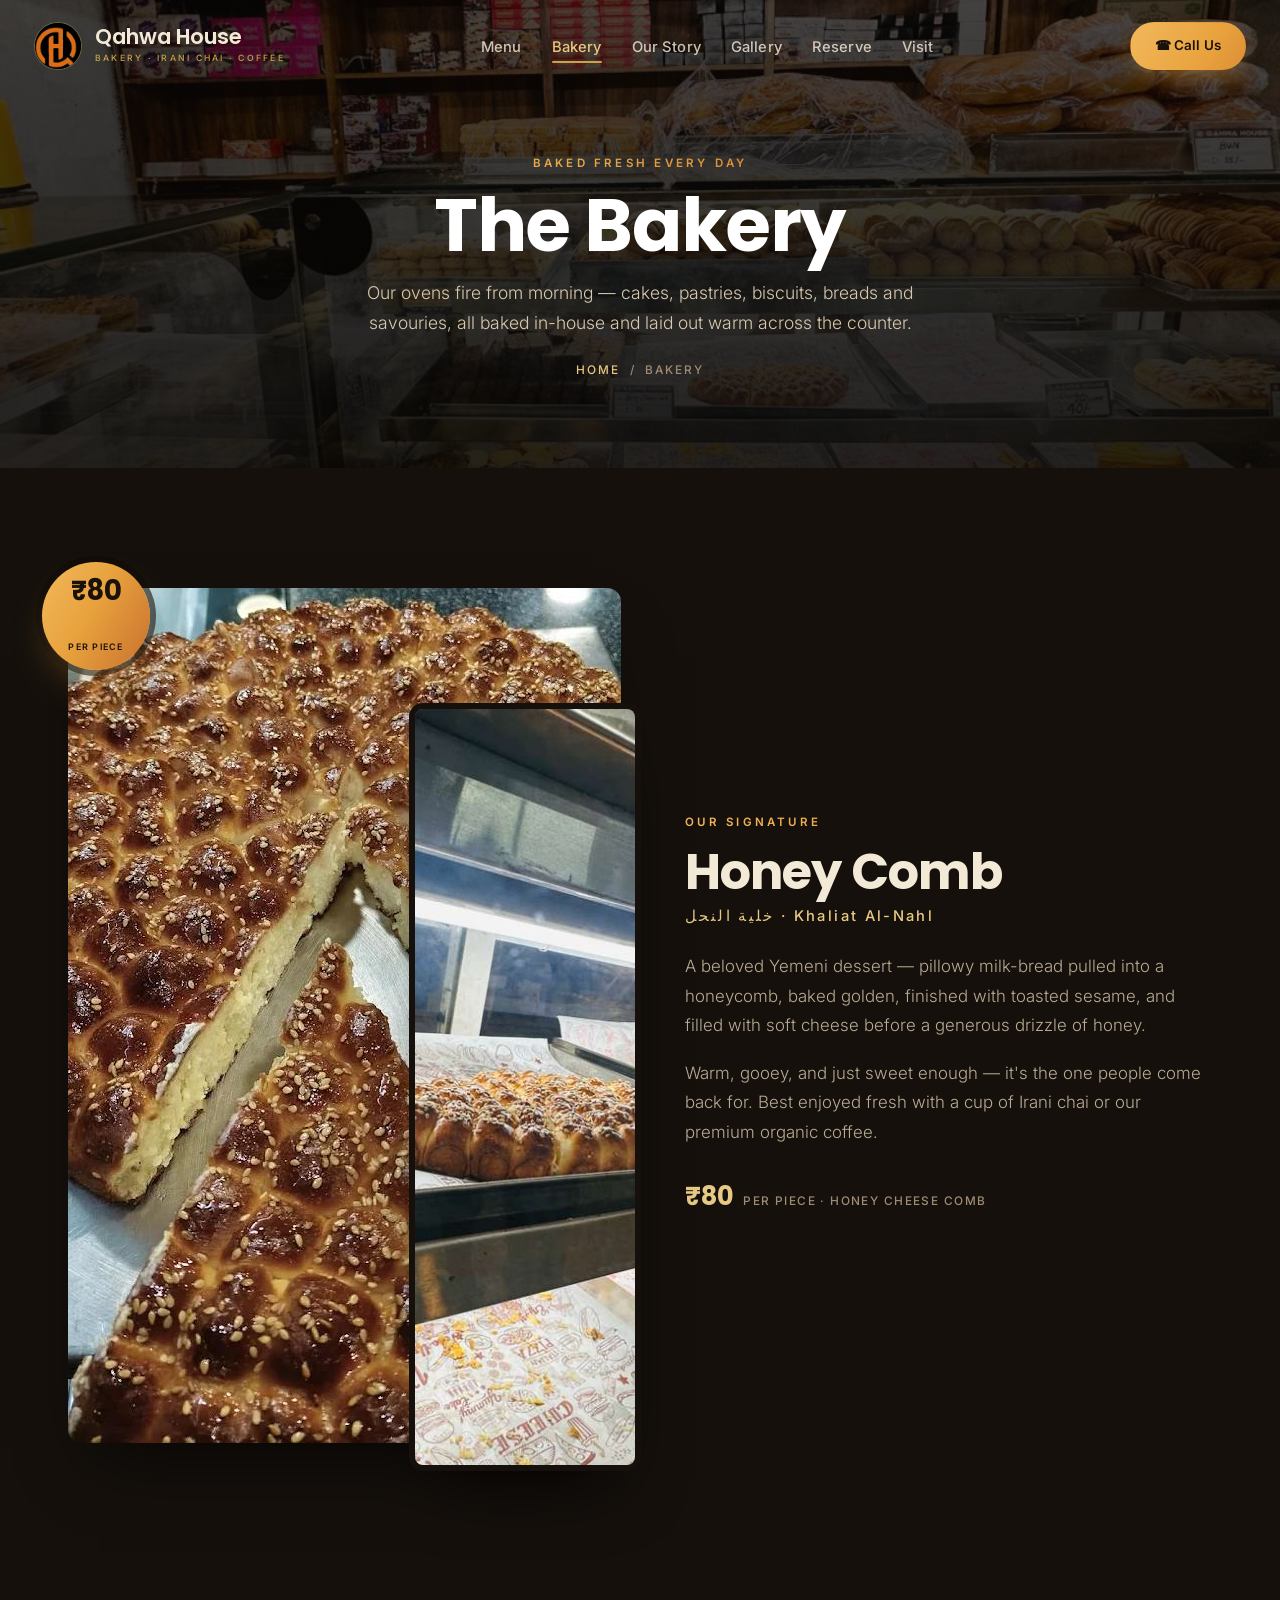
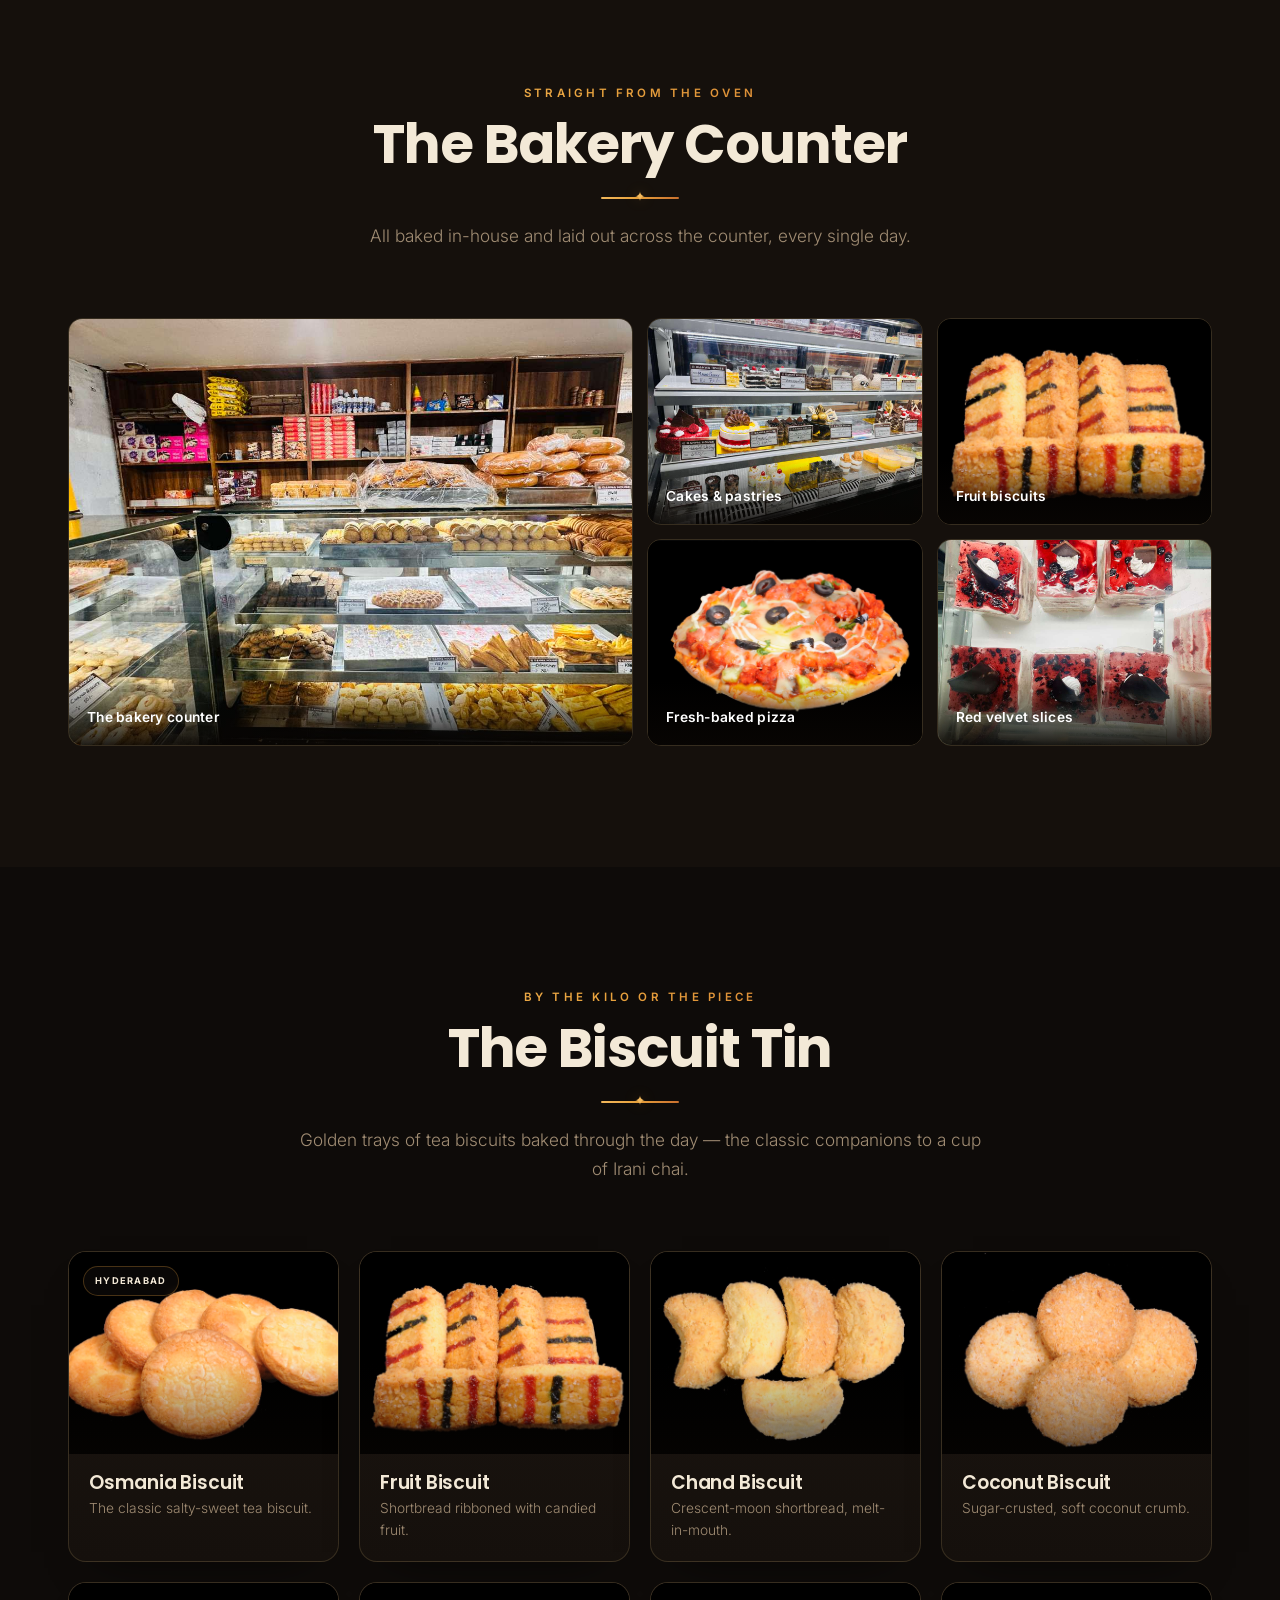
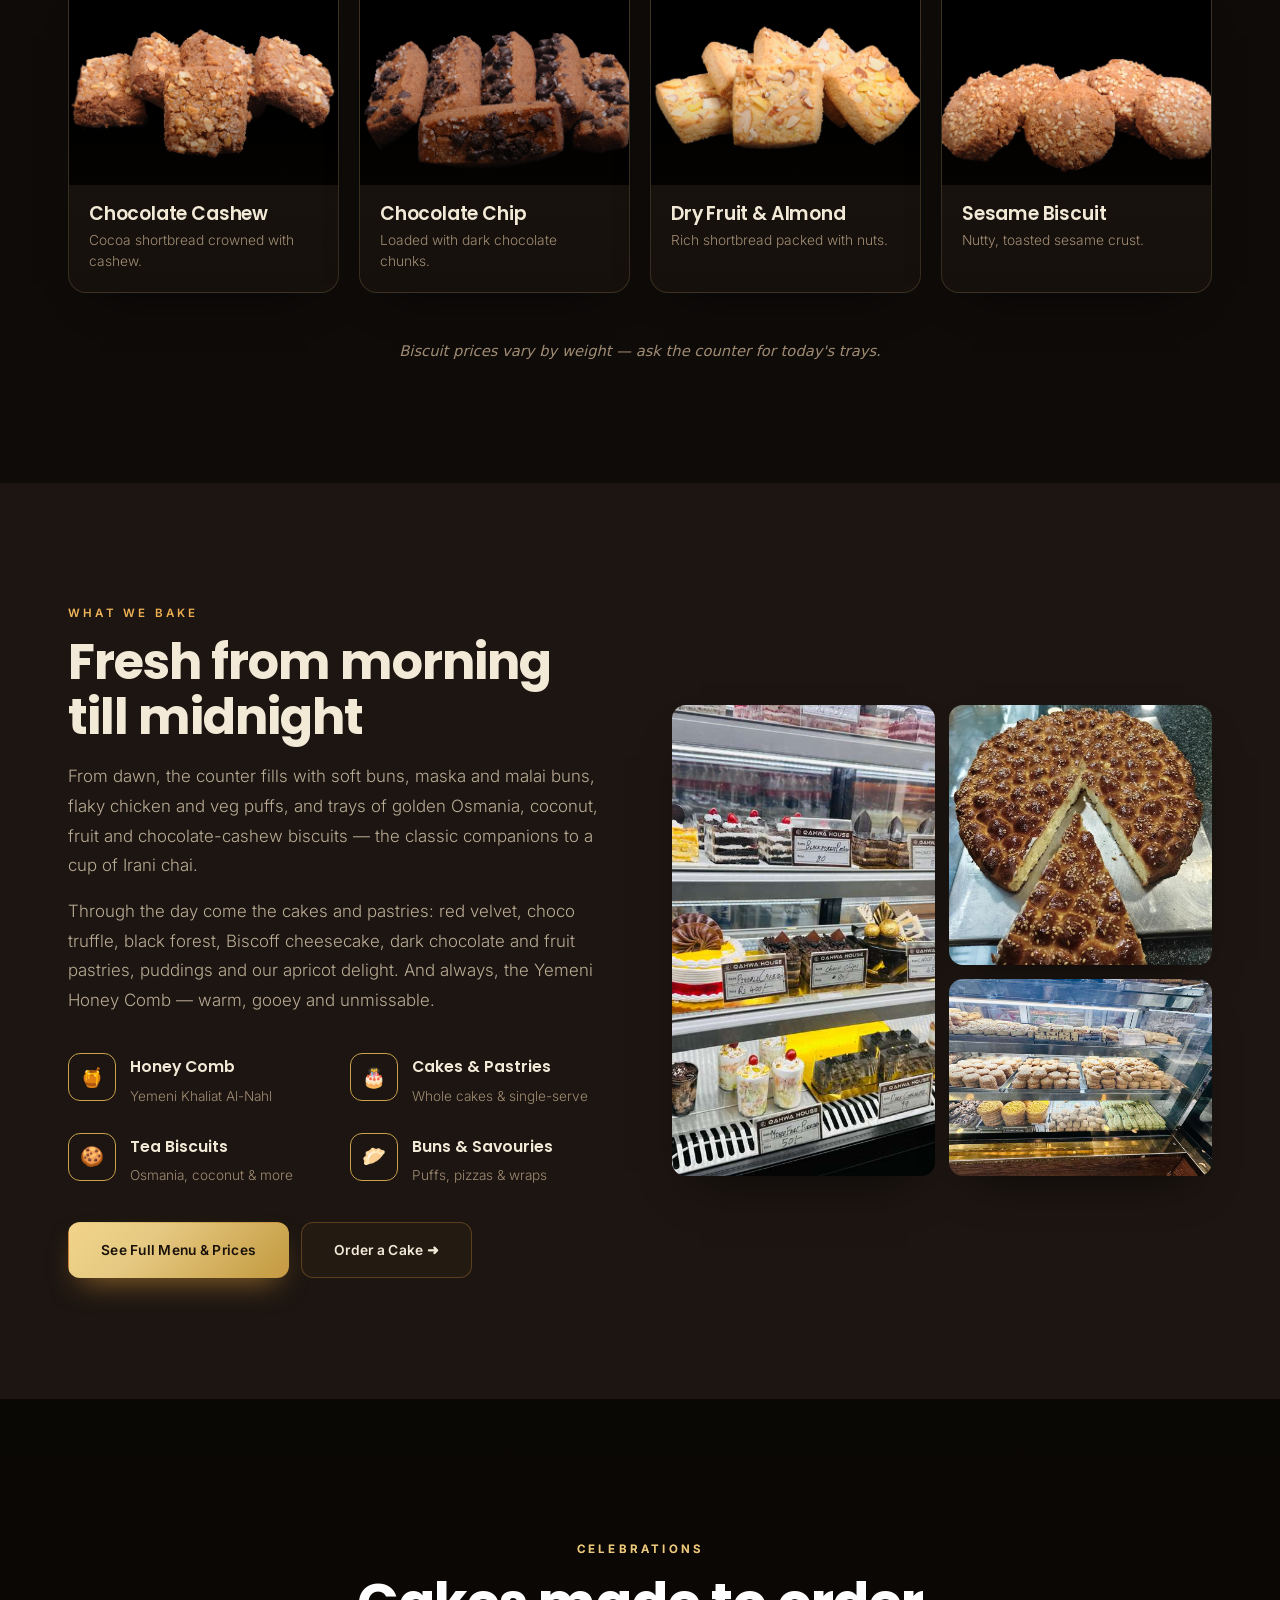
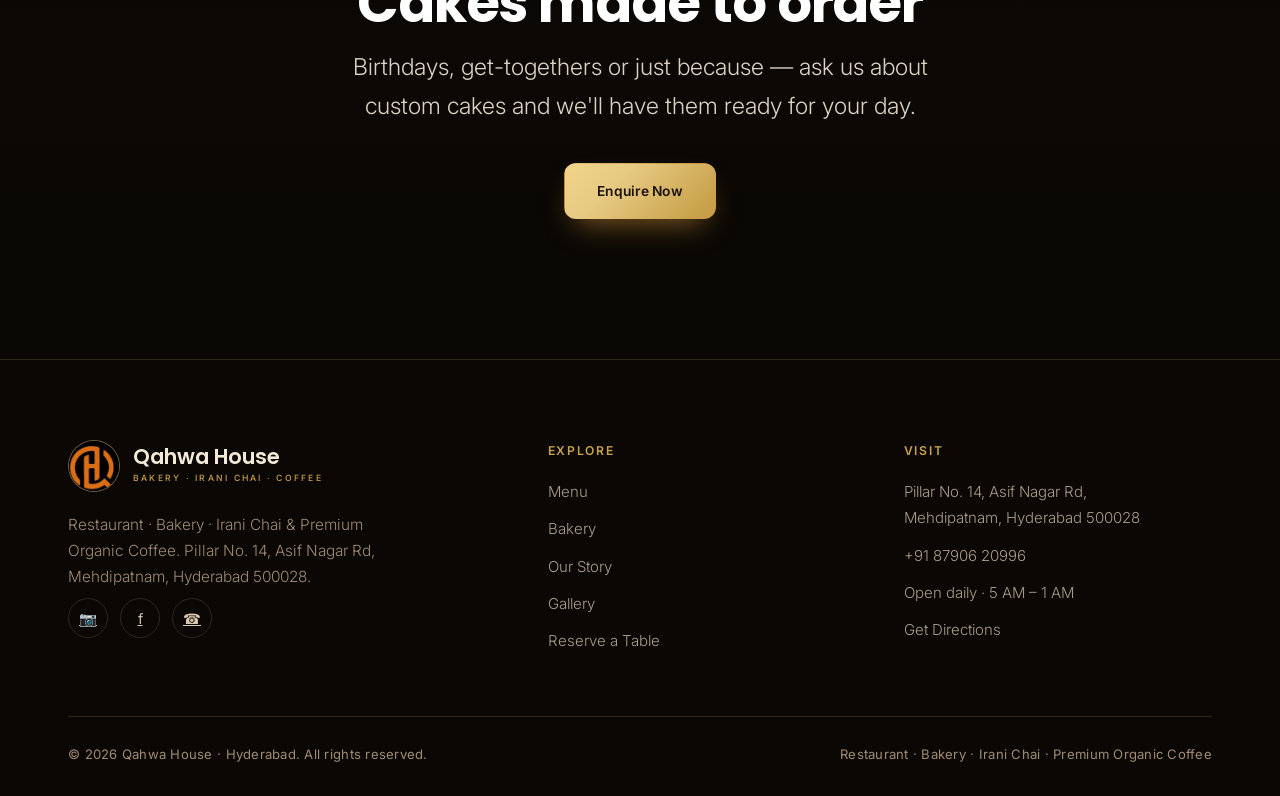
==== commit 5f3ca58c: "Modern, vibrant redesign + photo-rich menu with new product shots Design system (site.css/site.js): " ====
--- a/bakery.html
+++ b/bakery.html
@@ -19,7 +19,8 @@
 <link rel="preconnect" href="https://fonts.googleapis.com">
 <link rel="preconnect" href="https://fonts.gstatic.com" crossorigin>
 <link href="https://fonts.googleapis.com/css2?family=Poppins:wght@400;500;600;700;800&family=Inter:wght@300;400;500;600&display=swap" rel="stylesheet">
-<link rel="stylesheet" href="assets/site.css">
+<link rel="stylesheet" href="assets/site.css?v=4">
+<script>document.documentElement.classList.add("js");</script>
 </head>
 <body>
 
@@ -56,7 +57,7 @@
 
 <!-- ═══ SIGNATURE: HONEY COMB ═══ -->
 <section class="signature sec-pad" id="signature">
-  <div class="wrap sig-grid">
+  <div class="wrap sig-grid reveal">
     <div class="sig-imgs">
       <span class="price-badge"><b>₹80</b><small>Per Piece</small></span>
       <img class="img-main" src="assets/photos/qahwa-39.jpg" width="864" height="855" loading="lazy" alt="Qahwa House Honey Comb — golden sesame-topped Khaliat Al-Nahl with a slice cut, fresh from the oven">
@@ -76,25 +77,48 @@
 <!-- ═══ SHOWCASE ═══ -->
 <section class="showcase sec-pad" id="bakery">
   <div class="wrap">
-    <div class="sec-head">
+    <div class="sec-head reveal">
       <div class="eyebrow">Straight From the Oven</div>
       <h2>The Bakery Counter</h2>
       <div class="divider"></div>
       <p>All baked in-house and laid out across the counter, every single day.</p>
     </div>
-    <div class="show-grid">
+    <div class="show-grid reveal">
       <figure class="wide tall"><img src="assets/photos/qahwa-30.jpg" width="1024" height="768" loading="lazy" alt="Qahwa House bakery counter stacked with breads, buns, biscuits and pastries"><figcaption>The bakery counter</figcaption></figure>
       <figure><img src="assets/photos/qahwa-18.jpg" width="1024" height="768" loading="lazy" alt="Display fridge of fresh cakes and pastries"><figcaption>Cakes &amp; pastries</figcaption></figure>
-      <figure><img src="assets/photos/qahwa-25.jpg" width="1024" height="768" loading="lazy" alt="Trays of Osmania, coconut and fruit biscuits"><figcaption>Tea biscuits</figcaption></figure>
-      <figure><img src="assets/photos/qahwa-21.jpg" width="768" height="1024" loading="lazy" alt="Chicken pizza, veg pizza and wraps in the savoury case"><figcaption>Pizzas &amp; wraps</figcaption></figure>
+      <figure><img src="assets/photos/menu-biscuit-fruit.jpg" width="1280" height="853" loading="lazy" alt="Tutti-frutti fruit biscuits ribboned with candied fruit"><figcaption>Fruit biscuits</figcaption></figure>
+      <figure><img src="assets/photos/menu-pizza.jpg" width="1280" height="853" loading="lazy" alt="Chicken pizza loaded with tandoori chicken and olives"><figcaption>Fresh-baked pizza</figcaption></figure>
       <figure><img src="assets/photos/qahwa-20.jpg" width="1024" height="768" loading="lazy" alt="Red velvet pastry slices with cream"><figcaption>Red velvet slices</figcaption></figure>
     </div>
   </div>
 </section>
 
+<!-- ═══ THE BISCUIT TIN ═══ -->
+<section class="menu-sec sec-pad" id="biscuits">
+  <div class="wrap">
+    <div class="sec-head reveal">
+      <div class="eyebrow">By the Kilo or the Piece</div>
+      <h2>The Biscuit Tin</h2>
+      <div class="divider"></div>
+      <p>Golden trays of tea biscuits baked through the day — the classic companions to a cup of Irani chai.</p>
+    </div>
+    <div class="dish-grid cols4 reveal">
+      <div class="dish"><div class="ph"><span class="flag">Hyderabad</span><img src="assets/photos/menu-biscuit-osmania.jpg" loading="lazy" alt="Osmania biscuits — golden salty-sweet Hyderabadi tea biscuits"></div><div class="bd"><h3>Osmania Biscuit</h3><p>The classic salty-sweet tea biscuit.</p></div></div>
+      <div class="dish"><div class="ph"><img src="assets/photos/menu-biscuit-fruit.jpg" loading="lazy" alt="Tutti-frutti fruit biscuits"></div><div class="bd"><h3>Fruit Biscuit</h3><p>Shortbread ribboned with candied fruit.</p></div></div>
+      <div class="dish"><div class="ph"><img src="assets/photos/menu-biscuit-chand.jpg" loading="lazy" alt="Chand biscuits — crescent moon shortbread"></div><div class="bd"><h3>Chand Biscuit</h3><p>Crescent-moon shortbread, melt-in-mouth.</p></div></div>
+      <div class="dish"><div class="ph"><img src="assets/photos/menu-biscuit-coconut.jpg" loading="lazy" alt="Sugar-crusted coconut biscuits"></div><div class="bd"><h3>Coconut Biscuit</h3><p>Sugar-crusted, soft coconut crumb.</p></div></div>
+      <div class="dish"><div class="ph"><img src="assets/photos/menu-biscuit-choccashew.jpg" loading="lazy" alt="Chocolate cashew biscuits"></div><div class="bd"><h3>Chocolate Cashew</h3><p>Cocoa shortbread crowned with cashew.</p></div></div>
+      <div class="dish"><div class="ph"><img src="assets/photos/menu-biscuit-chocchip.jpg" loading="lazy" alt="Chocolate chip cookie fingers"></div><div class="bd"><h3>Chocolate Chip</h3><p>Loaded with dark chocolate chunks.</p></div></div>
+      <div class="dish"><div class="ph"><img src="assets/photos/menu-biscuit-almond.jpg" loading="lazy" alt="Dry fruit and almond biscuits"></div><div class="bd"><h3>Dry Fruit &amp; Almond</h3><p>Rich shortbread packed with nuts.</p></div></div>
+      <div class="dish"><div class="ph"><img src="assets/photos/menu-biscuit-sesame.jpg" loading="lazy" alt="Sesame-topped biscuits"></div><div class="bd"><h3>Sesame Biscuit</h3><p>Nutty, toasted sesame crust.</p></div></div>
+    </div>
+    <p class="menu-note">Biscuit prices vary by weight — ask the counter for today's trays.</p>
+  </div>
+</section>
+
 <!-- ═══ WHAT WE BAKE ═══ -->
 <section class="story sec-pad">
-  <div class="wrap story-grid">
+  <div class="wrap story-grid reveal">
     <div class="story-text">
       <div class="eyebrow">What We Bake</div>
       <h2>Fresh from morning till midnight</h2>
@@ -165,6 +189,6 @@
   </div>
 </footer>
 
-<script src="assets/site.js"></script>
+<script src="assets/site.js?v=4"></script>
 </body>
 </html>
--- a/assets/site.css
+++ b/assets/site.css
@@ -4,27 +4,42 @@
   --gold:#C9A24B; --gold-l:#E6C982; --gold-d:#A07E2E;
   --cream:#F3E9D7; --cream-d:#D8C9AE; --muted:#A08C73;
   --accent:#B5762E;
+  /* vibrant warm accents */
+  --saffron:#E8A23D; --amber:#F2B85C; --copper:#C9702E; --ember:#E2611C;
+  --grad-gold:linear-gradient(135deg,#F2D58A 0%,#E6C982 22%,#C9A24B 55%,#C9702E 100%);
+  --grad-warm:linear-gradient(120deg,#F2B85C 0%,#E8A23D 45%,#C9702E 100%);
+  --grad-ember:linear-gradient(135deg,#F2B85C,#E2611C);
+  --glow:rgba(232,162,61,.40);
   --line:rgba(230,201,130,.16);
+  --line-2:rgba(232,162,61,.28);
   --maxw:1200px;
   --rad:14px;
 }
 *{margin:0;padding:0;box-sizing:border-box}
 html{scroll-behavior:smooth}
-body{background:var(--bg);color:var(--cream-d);font-family:"Inter",system-ui,sans-serif;overflow-x:hidden;-webkit-font-smoothing:antialiased;line-height:1.75;font-weight:400}
+body{background:var(--bg);color:var(--cream-d);font-family:"Inter",system-ui,sans-serif;overflow-x:hidden;-webkit-font-smoothing:antialiased;line-height:1.75;font-weight:400;position:relative}
+body::before{content:"";position:fixed;inset:0;z-index:-1;pointer-events:none;background:
+  radial-gradient(900px 600px at 12% -5%,rgba(232,162,61,.10),transparent 60%),
+  radial-gradient(1000px 700px at 100% 0%,rgba(201,112,46,.10),transparent 55%),
+  radial-gradient(900px 900px at 50% 120%,rgba(201,162,75,.07),transparent 60%)}
 img{max-width:100%;display:block}
 a{color:inherit}
 h1,h2,h3,.disp{font-family:"Poppins",system-ui,sans-serif;letter-spacing:-.01em}
 section{position:relative;scroll-margin-top:74px}
 .wrap{max-width:var(--maxw);margin:0 auto;padding:0 28px}
-.eyebrow{font-family:"Inter",sans-serif;font-weight:600;letter-spacing:.28em;text-transform:uppercase;font-size:.72rem;color:var(--gold)}
-.divider{width:70px;height:1px;background:linear-gradient(90deg,transparent,var(--gold),transparent);margin:22px auto;position:relative}
-.divider::after{content:"✦";position:absolute;top:-11px;left:50%;transform:translateX(-50%);color:var(--gold);font-size:.8rem;background:transparent}
-
-.btn{display:inline-flex;align-items:center;gap:10px;font-family:"Inter",sans-serif;font-weight:600;letter-spacing:.02em;font-size:.86rem;padding:15px 32px;border-radius:10px;text-decoration:none;transition:.3s;cursor:pointer;border:1.5px solid transparent;white-space:nowrap}
-.btn-gold{background:var(--gold);color:#1A120A;border-color:var(--gold);box-shadow:0 12px 28px -12px rgba(201,162,75,.55)}
-.btn-gold:hover{background:var(--gold-l);border-color:var(--gold-l);transform:translateY(-2px);box-shadow:0 16px 34px -12px rgba(201,162,75,.7)}
-.btn-line{border-color:rgba(230,201,130,.45);color:var(--cream)}
-.btn-line:hover{background:var(--gold);color:#1A120A;border-color:var(--gold);transform:translateY(-2px)}
+.eyebrow{font-family:"Inter",sans-serif;font-weight:600;letter-spacing:.28em;text-transform:uppercase;font-size:.72rem;background:var(--grad-warm);-webkit-background-clip:text;background-clip:text;color:transparent}
+.gold-text{background:var(--grad-gold);-webkit-background-clip:text;background-clip:text;color:transparent}
+.divider{width:78px;height:2px;background:var(--grad-warm);border-radius:2px;margin:22px auto;position:relative}
+.divider::after{content:"✦";position:absolute;top:-12px;left:50%;transform:translateX(-50%);color:var(--amber);font-size:.82rem;background:transparent;text-shadow:0 0 14px var(--glow)}
+
+.btn{display:inline-flex;align-items:center;gap:10px;font-family:"Inter",sans-serif;font-weight:600;letter-spacing:.02em;font-size:.86rem;padding:15px 32px;border-radius:12px;text-decoration:none;transition:transform .3s,box-shadow .3s,background .3s,border-color .3s;cursor:pointer;border:1.5px solid transparent;white-space:nowrap;position:relative;overflow:hidden}
+.btn-gold{background:var(--grad-gold);background-size:160% 160%;color:#1A120A;border-color:transparent;box-shadow:0 14px 30px -12px rgba(232,162,61,.6)}
+.btn-gold:hover{transform:translateY(-3px);background-position:100% 100%;box-shadow:0 20px 42px -12px rgba(232,162,61,.8)}
+/* sheen sweep */
+.btn-gold::after{content:"";position:absolute;top:0;left:-120%;width:60%;height:100%;background:linear-gradient(100deg,transparent,rgba(255,255,255,.55),transparent);transform:skewX(-18deg);transition:left .6s ease}
+.btn-gold:hover::after{left:140%}
+.btn-line{border-color:var(--line-2);color:var(--cream);background:rgba(232,162,61,.04)}
+.btn-line:hover{background:var(--grad-warm);color:#1A120A;border-color:transparent;transform:translateY(-3px);box-shadow:0 18px 38px -14px rgba(232,162,61,.6)}
 
 /* ───── NAV ───── */
 nav{position:fixed;top:0;left:0;width:100%;z-index:100;display:flex;align-items:center;justify-content:space-between;padding:22px 34px;transition:.4s}
@@ -40,14 +55,15 @@
 .nav-links a:hover,.nav-links a.active{opacity:1;color:var(--gold-l)}
 .nav-links a:hover::after,.nav-links a.active::after{width:100%}
 .nav-right{display:flex;align-items:center;gap:18px}
-.nav-call{display:flex;align-items:center;gap:8px;font-family:"Inter",sans-serif;font-weight:600;font-size:.84rem;letter-spacing:.01em;color:#1A120A;background:var(--gold);padding:11px 22px;border-radius:40px;text-decoration:none;transition:.3s;border:1.5px solid var(--gold);box-shadow:0 10px 24px -12px rgba(201,162,75,.5)}
-.nav-call:hover{background:var(--gold-l);border-color:var(--gold-l);transform:translateY(-2px)}
+.nav-call{display:flex;align-items:center;gap:8px;font-family:"Inter",sans-serif;font-weight:600;font-size:.84rem;letter-spacing:.01em;color:#1A120A;background:var(--grad-warm);background-size:150% 150%;padding:11px 24px;border-radius:40px;text-decoration:none;transition:.35s;border:1.5px solid transparent;box-shadow:0 10px 24px -10px rgba(232,162,61,.6)}
+.nav-call:hover{background-position:100% 50%;transform:translateY(-2px);box-shadow:0 14px 30px -10px rgba(232,162,61,.8)}
 .burger{display:none;flex-direction:column;gap:5px;background:none;border:none;cursor:pointer;padding:6px}
 .burger span{width:26px;height:2px;background:var(--cream);transition:.3s;border-radius:2px}
 
 /* ───── HERO (home) ───── */
 .hero{position:relative;min-height:100vh;display:flex;align-items:center;text-align:left;color:var(--cream);overflow:hidden}
-.hero-bg{position:absolute;inset:0;z-index:1;background-size:cover;background-position:center;background-repeat:no-repeat;transform:scale(1.04)}
+.hero-video{position:absolute;inset:0;z-index:1;width:100%;height:100%;object-fit:cover}
+.hero-bg{position:absolute;inset:0;z-index:2;background-size:cover;background-position:center;background-repeat:no-repeat}
 .hero-bg::after{content:"";position:absolute;inset:0;background:
   linear-gradient(105deg,rgba(8,5,3,.93) 0%,rgba(8,5,3,.78) 36%,rgba(8,5,3,.34) 68%,rgba(8,5,3,.5) 100%),
   linear-gradient(0deg,rgba(8,5,3,.86),transparent 55%)}
@@ -101,18 +117,19 @@
 .stats .wrap{display:grid;grid-template-columns:repeat(4,1fr);gap:28px;padding-top:64px;padding-bottom:64px}
 .stat{text-align:center;position:relative}
 .stat:not(:last-child)::after{content:"";position:absolute;right:-14px;top:50%;transform:translateY(-50%);width:1px;height:54px;background:var(--line)}
-.stat b{display:block;font-family:"Poppins",sans-serif;font-weight:700;font-size:clamp(2.2rem,4.5vw,2.9rem);color:var(--gold-l);line-height:1;letter-spacing:-.02em}
+.stat b{display:block;font-family:"Poppins",sans-serif;font-weight:700;font-size:clamp(2.2rem,4.5vw,2.9rem);background:var(--grad-gold);-webkit-background-clip:text;background-clip:text;color:transparent;line-height:1;letter-spacing:-.02em}
 .stat span{display:block;margin-top:10px;font-size:.78rem;font-weight:500;letter-spacing:.14em;text-transform:uppercase;color:var(--muted)}
 
 /* ───── EXPLORE CARDS (home) ───── */
 .explore{background:var(--bg)}
 .exp-grid{display:grid;grid-template-columns:repeat(3,1fr);gap:18px}
-.exp-card{position:relative;display:block;overflow:hidden;text-decoration:none;min-height:330px;border-radius:var(--rad);box-shadow:0 24px 48px -30px rgba(0,0,0,.8)}
-.exp-card img{position:absolute;inset:0;width:100%;height:100%;object-fit:cover;transition:.6s;filter:brightness(.6) saturate(.95)}
-.exp-card:hover img{transform:scale(1.07);filter:brightness(.48)}
-.exp-card .cap{position:relative;z-index:2;height:100%;min-height:330px;padding:36px;display:flex;flex-direction:column;justify-content:flex-end;background:linear-gradient(transparent 40%,rgba(8,5,3,.6))}
+.exp-card{position:relative;display:block;overflow:hidden;text-decoration:none;min-height:330px;border-radius:var(--rad);box-shadow:0 24px 48px -30px rgba(0,0,0,.8);border:1px solid var(--line);transition:transform .45s cubic-bezier(.2,.7,.3,1),box-shadow .45s,border-color .45s}
+.exp-card img{position:absolute;inset:0;width:100%;height:100%;object-fit:cover;transition:transform .7s cubic-bezier(.2,.7,.3,1),filter .5s;filter:brightness(.66) saturate(1.05)}
+.exp-card:hover{transform:translateY(-6px);border-color:var(--line-2);box-shadow:0 36px 64px -28px rgba(0,0,0,.85),0 0 0 1px rgba(232,162,61,.18),0 24px 60px -30px var(--glow)}
+.exp-card:hover img{transform:scale(1.08);filter:brightness(.55) saturate(1.18)}
+.exp-card .cap{position:relative;z-index:2;height:100%;min-height:330px;padding:36px;display:flex;flex-direction:column;justify-content:flex-end;background:linear-gradient(transparent 38%,rgba(8,5,3,.72))}
 .exp-card h3{font-family:"Poppins",sans-serif;color:#fff;font-size:1.85rem;font-weight:600;margin:8px 0 6px;line-height:1.06}
-.exp-card .more{font-family:"Inter",sans-serif;font-weight:600;font-size:.8rem;letter-spacing:.06em;color:var(--gold-l);transition:.3s}
+.exp-card .more{font-family:"Inter",sans-serif;font-weight:600;font-size:.8rem;letter-spacing:.06em;color:var(--amber);transition:.3s}
 .exp-card:hover .more{transform:translateX(4px)}
 
 /* ───── SIGNATURE (honey comb) ───── */
@@ -122,7 +139,8 @@
 .sig-imgs img{box-shadow:0 36px 70px -30px rgba(0,0,0,.8);border-radius:var(--rad)}
 .sig-imgs .img-main{width:100%;aspect-ratio:4/3;object-fit:cover}
 .sig-imgs .img-float{position:absolute;width:42%;aspect-ratio:1;object-fit:cover;bottom:-28px;right:-20px;border:6px solid var(--bg-2);border-radius:var(--rad)}
-.sig-imgs .price-badge{position:absolute;top:-26px;left:-26px;width:108px;height:108px;border-radius:50%;background:var(--gold);color:#1A120A;display:grid;place-items:center;text-align:center;box-shadow:0 18px 36px -14px rgba(0,0,0,.7);z-index:3}
+.sig-imgs .price-badge{position:absolute;top:-26px;left:-26px;width:108px;height:108px;border-radius:50%;background:var(--grad-warm);color:#1A120A;display:grid;place-items:center;text-align:center;box-shadow:0 18px 40px -12px var(--glow),0 0 0 6px rgba(14,11,9,.6);z-index:3;animation:badgePulse 3.4s ease-in-out infinite}
+@keyframes badgePulse{0%,100%{box-shadow:0 18px 40px -12px var(--glow),0 0 0 6px rgba(14,11,9,.6)}50%{box-shadow:0 18px 52px -8px var(--glow),0 0 0 6px rgba(14,11,9,.6)}}
 .price-badge b{display:block;font-family:"Poppins",sans-serif;font-weight:700;font-size:1.7rem;line-height:1}
 .price-badge small{font-size:.56rem;font-weight:600;letter-spacing:.14em;text-transform:uppercase;margin-top:4px;display:block}
 .sig-text h2{font-size:clamp(2.2rem,4.8vw,3.1rem);font-weight:700;margin:12px 0 6px;line-height:1.08;color:var(--cream);letter-spacing:-.02em}
@@ -135,8 +153,8 @@
 .menu-sec{background:var(--bg)}
 .tabs{display:flex;flex-wrap:wrap;justify-content:center;gap:10px;margin-bottom:54px}
 .tab{font-family:"Inter",sans-serif;font-weight:500;letter-spacing:.02em;font-size:.9rem;padding:11px 24px;border:1.5px solid var(--line);border-radius:40px;background:transparent;color:var(--cream-d);cursor:pointer;transition:.25s}
-.tab:hover{border-color:var(--gold);color:var(--gold-l)}
-.tab.on{background:var(--gold);color:#1A120A;border-color:var(--gold);box-shadow:0 10px 24px -12px rgba(201,162,75,.5)}
+.tab:hover{border-color:var(--line-2);color:var(--amber);transform:translateY(-1px)}
+.tab.on{background:var(--grad-warm);color:#1A120A;border-color:transparent;box-shadow:0 12px 26px -12px rgba(232,162,61,.6)}
 .pane{display:none;animation:fade .45s}
 .pane.on{display:block}
 @keyframes fade{from{opacity:0;transform:translateY(10px)}to{opacity:1;transform:none}}
@@ -148,15 +166,16 @@
 .mitem .pr{font-family:"Inter",sans-serif;font-weight:600;color:var(--gold-l);font-size:1.02rem;white-space:nowrap}
 .mitem .tag{display:inline-block;font-family:"Inter",sans-serif;font-weight:600;font-size:.56rem;letter-spacing:.1em;text-transform:uppercase;color:#1A120A;background:var(--gold);padding:3px 9px;border-radius:20px;margin-left:9px;vertical-align:middle}
 .menu-note{text-align:center;color:var(--muted);font-size:.92rem;margin-top:44px;font-style:italic;font-weight:300}
-.menu-cat-title{text-align:center;font-family:"Poppins",sans-serif;color:var(--gold-l);font-size:1.9rem;font-weight:600;margin:64px 0 8px}
+.menu-cat-title{text-align:center;font-family:"Poppins",sans-serif;background:var(--grad-gold);-webkit-background-clip:text;background-clip:text;color:transparent;font-size:1.9rem;font-weight:600;margin:64px 0 8px}
 .menu-cat-title:first-of-type{margin-top:0}
 
 /* ───── BAKERY SHOWCASE ───── */
 .showcase{background:var(--bg-2)}
 .show-grid{display:grid;grid-template-columns:repeat(4,1fr);gap:14px}
-.show-grid figure{position:relative;overflow:hidden;margin:0;border-radius:var(--rad)}
-.show-grid img{width:100%;height:100%;object-fit:cover;transition:.6s}
-.show-grid figure:hover img{transform:scale(1.08)}
+.show-grid figure{position:relative;overflow:hidden;margin:0;border-radius:var(--rad);border:1px solid var(--line);transition:border-color .4s,box-shadow .4s,transform .4s}
+.show-grid figure:hover{border-color:var(--line-2);transform:translateY(-4px);box-shadow:0 26px 54px -30px rgba(0,0,0,.9),0 16px 44px -30px var(--glow)}
+.show-grid img{width:100%;height:100%;object-fit:cover;transition:transform .65s cubic-bezier(.2,.7,.3,1),filter .5s;filter:saturate(1.05)}
+.show-grid figure:hover img{transform:scale(1.09);filter:saturate(1.2)}
 .show-grid figcaption{position:absolute;left:0;bottom:0;right:0;padding:24px 18px 16px;font-family:"Inter",sans-serif;font-weight:600;letter-spacing:.02em;font-size:.86rem;color:#fff;background:linear-gradient(transparent,rgba(8,5,3,.9))}
 .tall{grid-row:span 2}
 .wide{grid-column:span 2}
@@ -179,8 +198,10 @@
 .gallery{background:var(--bg)}
 .gal-grid{display:grid;grid-template-columns:repeat(4,1fr);grid-auto-rows:158px;gap:12px}
 .gal-grid a{display:block;overflow:hidden;position:relative;border-radius:12px}
-.gal-grid img{width:100%;height:100%;object-fit:cover;transition:.6s;filter:saturate(.92)}
-.gal-grid a:hover img{transform:scale(1.09);filter:saturate(1.05)}
+.gal-grid a{box-shadow:0 18px 38px -28px rgba(0,0,0,.8);border:1px solid var(--line);transition:border-color .4s,box-shadow .4s,transform .4s}
+.gal-grid a:hover{border-color:var(--line-2);transform:translateY(-4px);box-shadow:0 28px 54px -28px rgba(0,0,0,.9),0 16px 44px -28px var(--glow)}
+.gal-grid img{width:100%;height:100%;object-fit:cover;transition:transform .65s cubic-bezier(.2,.7,.3,1),filter .5s;filter:saturate(1.04)}
+.gal-grid a:hover img{transform:scale(1.1);filter:saturate(1.2) brightness(1.05)}
 .g-tall{grid-row:span 2}
 .g-wide{grid-column:span 2}
 
@@ -236,8 +257,55 @@
 .socials a:hover{background:var(--gold);border-color:var(--gold);color:#1A120A}
 .foot-bot{border-top:1px solid var(--line);padding-top:26px;display:flex;flex-wrap:wrap;gap:10px;justify-content:space-between;font-size:.82rem;color:var(--muted);letter-spacing:.02em}
 
+/* ───── SCROLL REVEAL (only when JS is on; no-JS shows everything) ───── */
+html.js .reveal{opacity:0;transform:translateY(30px);transition:opacity .85s cubic-bezier(.2,.7,.3,1),transform .85s cubic-bezier(.2,.7,.3,1);transition-delay:var(--d,0s);will-change:opacity,transform}
+html.js .reveal.in{opacity:1;transform:none}
+@media(prefers-reduced-motion:reduce){html.js .reveal{opacity:1;transform:none;transition:none}}
+
+/* ───── GRADIENT HEADING ACCENT ───── */
+.accent{background:var(--grad-warm);-webkit-background-clip:text;background-clip:text;color:transparent}
+
+/* ───── PHOTO DISH CARDS (menu + favourites) ───── */
+.dish-grid{display:grid;grid-template-columns:repeat(3,1fr);gap:20px}
+.dish-grid.cols4{grid-template-columns:repeat(4,1fr)}
+.dish{position:relative;display:flex;flex-direction:column;background:linear-gradient(180deg,var(--panel),var(--bg-2));border:1px solid var(--line);border-radius:18px;overflow:hidden;text-decoration:none;box-shadow:0 22px 46px -32px rgba(0,0,0,.85);transition:transform .45s cubic-bezier(.2,.7,.3,1),box-shadow .45s,border-color .45s}
+.dish:hover{transform:translateY(-7px);border-color:var(--line-2);box-shadow:0 40px 70px -34px rgba(0,0,0,.9),0 22px 56px -34px var(--glow)}
+.dish .ph{position:relative;aspect-ratio:4/3;overflow:hidden;background:#000}
+.dish .ph img{width:100%;height:100%;object-fit:cover;transition:transform .7s cubic-bezier(.2,.7,.3,1),filter .5s;filter:saturate(1.08)}
+.dish:hover .ph img{transform:scale(1.09);filter:saturate(1.25) brightness(1.04)}
+.dish .ph::after{content:"";position:absolute;inset:0;background:linear-gradient(180deg,transparent 55%,rgba(8,5,3,.55))}
+.dish .chip{position:absolute;z-index:2;top:14px;right:14px;font-family:"Poppins",sans-serif;font-weight:700;font-size:.92rem;color:#1A120A;background:var(--grad-warm);padding:7px 14px;border-radius:30px;box-shadow:0 10px 22px -10px var(--glow);letter-spacing:.01em}
+.dish .flag{position:absolute;z-index:2;top:14px;left:14px;font-family:"Inter",sans-serif;font-weight:700;font-size:.58rem;letter-spacing:.14em;text-transform:uppercase;color:var(--cream);background:rgba(14,11,9,.7);backdrop-filter:blur(4px);border:1px solid var(--line-2);padding:6px 11px;border-radius:30px}
+.dish .bd{padding:18px 20px 20px;display:flex;flex-direction:column;gap:5px;flex:1}
+.dish .bd h3{font-family:"Poppins",sans-serif;font-weight:600;font-size:1.18rem;color:var(--cream);line-height:1.15;margin:0}
+.dish .bd p{font-size:.86rem;color:var(--muted);font-weight:300;line-height:1.55;margin:0}
+.dish .ar3{font-family:"Inter",sans-serif;font-weight:500;font-size:.72rem;letter-spacing:.14em;color:var(--amber);text-transform:uppercase}
+
+/* sub-list of items without photos */
+.menu-more{max-width:980px;margin:34px auto 0;background:linear-gradient(180deg,var(--panel),var(--bg-2));border:1px solid var(--line);border-radius:18px;padding:10px 30px}
+.menu-more .mitem{border-bottom:1px solid var(--line)}
+.menu-more .mitem:last-child{border-bottom:none}
+
+/* ───── DRINK FEATURE STRIP (home) ───── */
+.sip{background:var(--bg-2);overflow:hidden;position:relative}
+.sip::before{content:"";position:absolute;width:520px;height:520px;border-radius:50%;background:radial-gradient(circle,rgba(232,162,61,.18),transparent 65%);top:-180px;right:-120px;pointer-events:none}
+.sip-grid{display:grid;grid-template-columns:1fr 1fr;gap:60px;align-items:center;position:relative;z-index:2}
+.sip-imgs{position:relative}
+.sip-imgs .s1{width:78%;border-radius:20px;box-shadow:0 40px 80px -34px rgba(0,0,0,.85);border:1px solid var(--line-2);aspect-ratio:3/2;object-fit:cover}
+.sip-imgs .s2{position:absolute;width:46%;right:0;bottom:-32px;border-radius:18px;border:6px solid var(--bg-2);box-shadow:0 30px 60px -30px rgba(0,0,0,.85);aspect-ratio:1;object-fit:cover}
+.sip-imgs .ring{position:absolute;width:150px;height:150px;border-radius:50%;border:1.5px dashed var(--line-2);top:-26px;left:-26px;animation:spin 26s linear infinite}
+@keyframes spin{to{transform:rotate(360deg)}}
+.sip-text h2{font-size:clamp(2.2rem,4.8vw,3.1rem);font-weight:700;color:var(--cream);margin:12px 0 8px;line-height:1.08;letter-spacing:-.02em}
+.sip-text p{color:var(--cream-d);opacity:.86;font-size:1.06rem;font-weight:300;line-height:1.75;margin-bottom:14px}
+.sip-list{display:flex;flex-wrap:wrap;gap:10px;margin:20px 0 30px}
+.sip-list span{display:inline-flex;align-items:center;gap:8px;background:rgba(232,162,61,.06);border:1px solid var(--line-2);border-radius:40px;padding:9px 16px;font-size:.82rem;color:var(--cream-d)}
+.sip-list span b{font-family:"Poppins",sans-serif;color:var(--amber);font-weight:600}
+
 /* ───── RESPONSIVE ───── */
 @media(max-width:900px){
+  .dish-grid,.dish-grid.cols4{grid-template-columns:1fr 1fr}
+  .sip-grid{grid-template-columns:1fr;gap:54px}
+  .sip-imgs{max-width:440px}
   .nav-links,.nav-call{display:none}
   .burger{display:flex}
   nav.open .nav-links{display:flex;position:absolute;top:100%;left:0;width:100%;flex-direction:column;gap:0;background:rgba(14,11,9,.99);padding:8px 0;border-top:1px solid var(--line)}
@@ -258,6 +326,7 @@
 }
 @media(max-width:600px){
   .exp-grid{grid-template-columns:1fr}
+  .dish-grid,.dish-grid.cols4{grid-template-columns:1fr}
   .stat::after{display:none!important}
 }
 @media(max-width:480px){
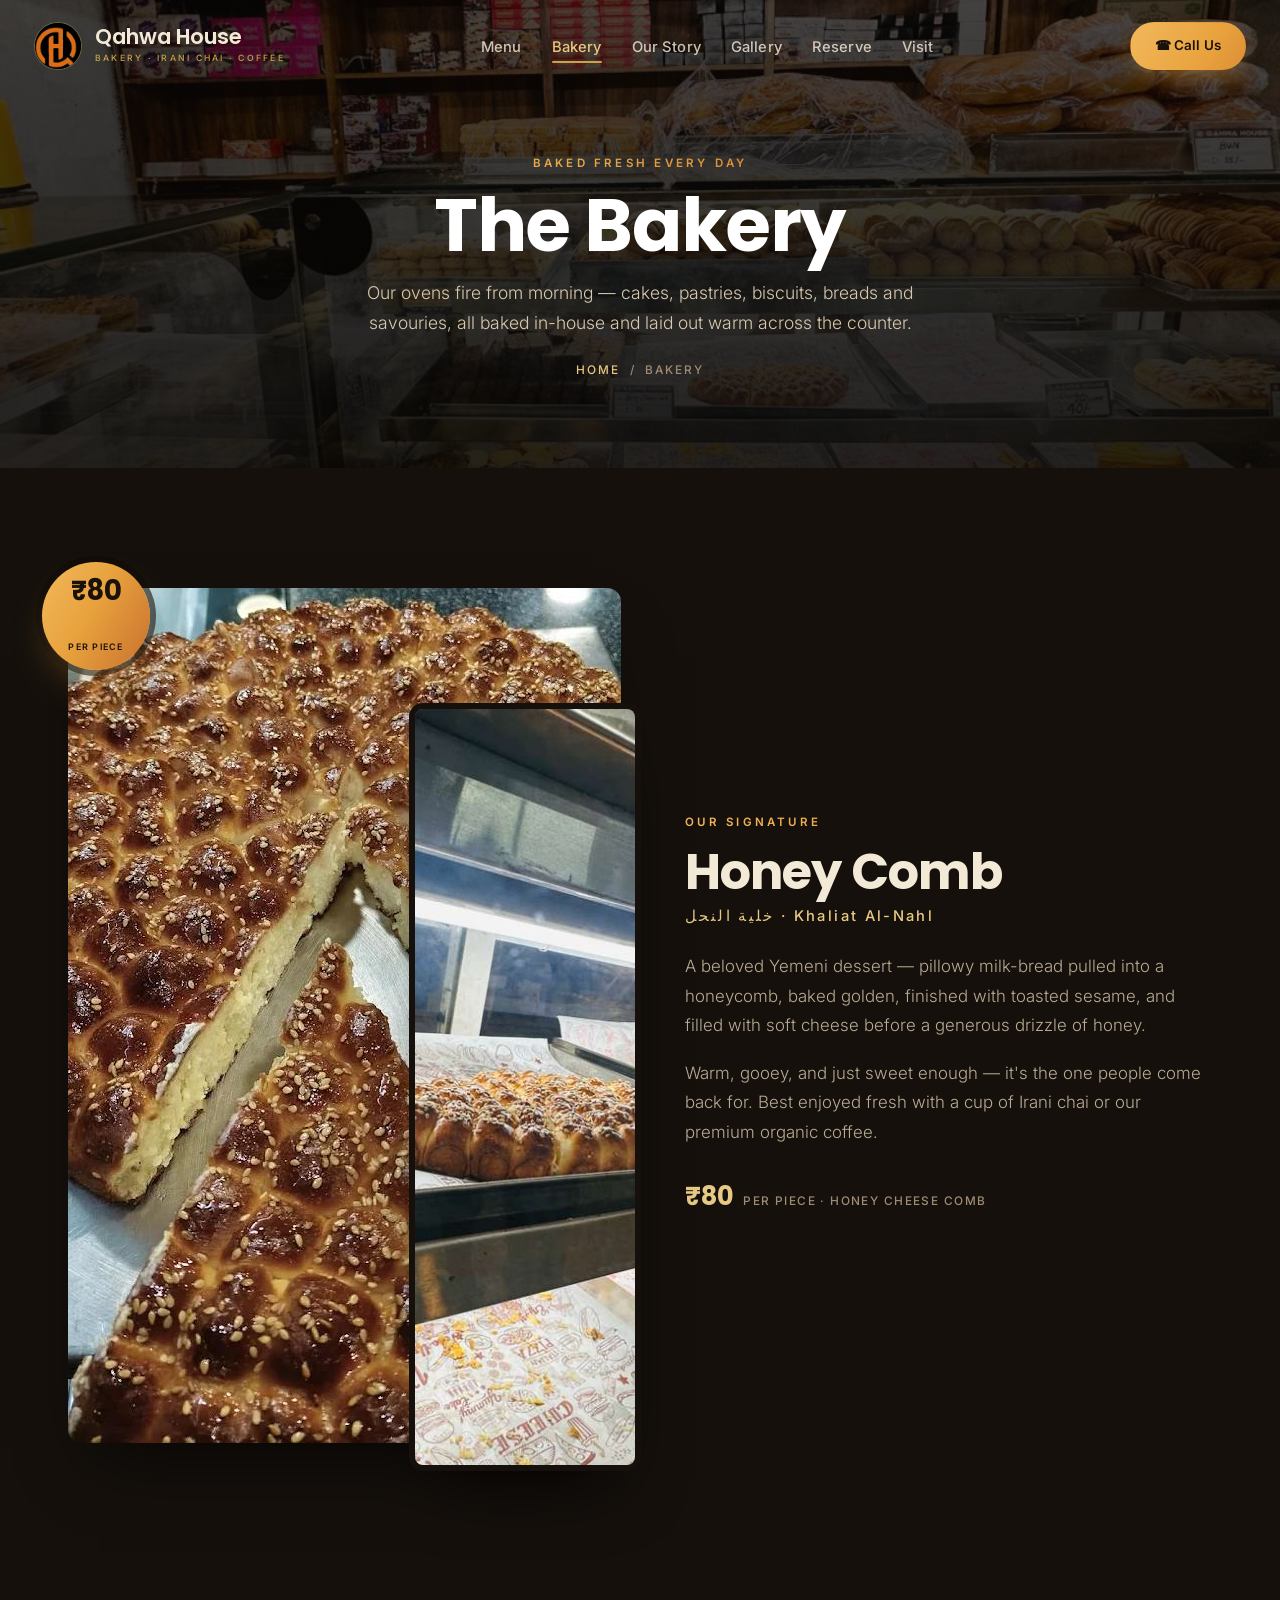
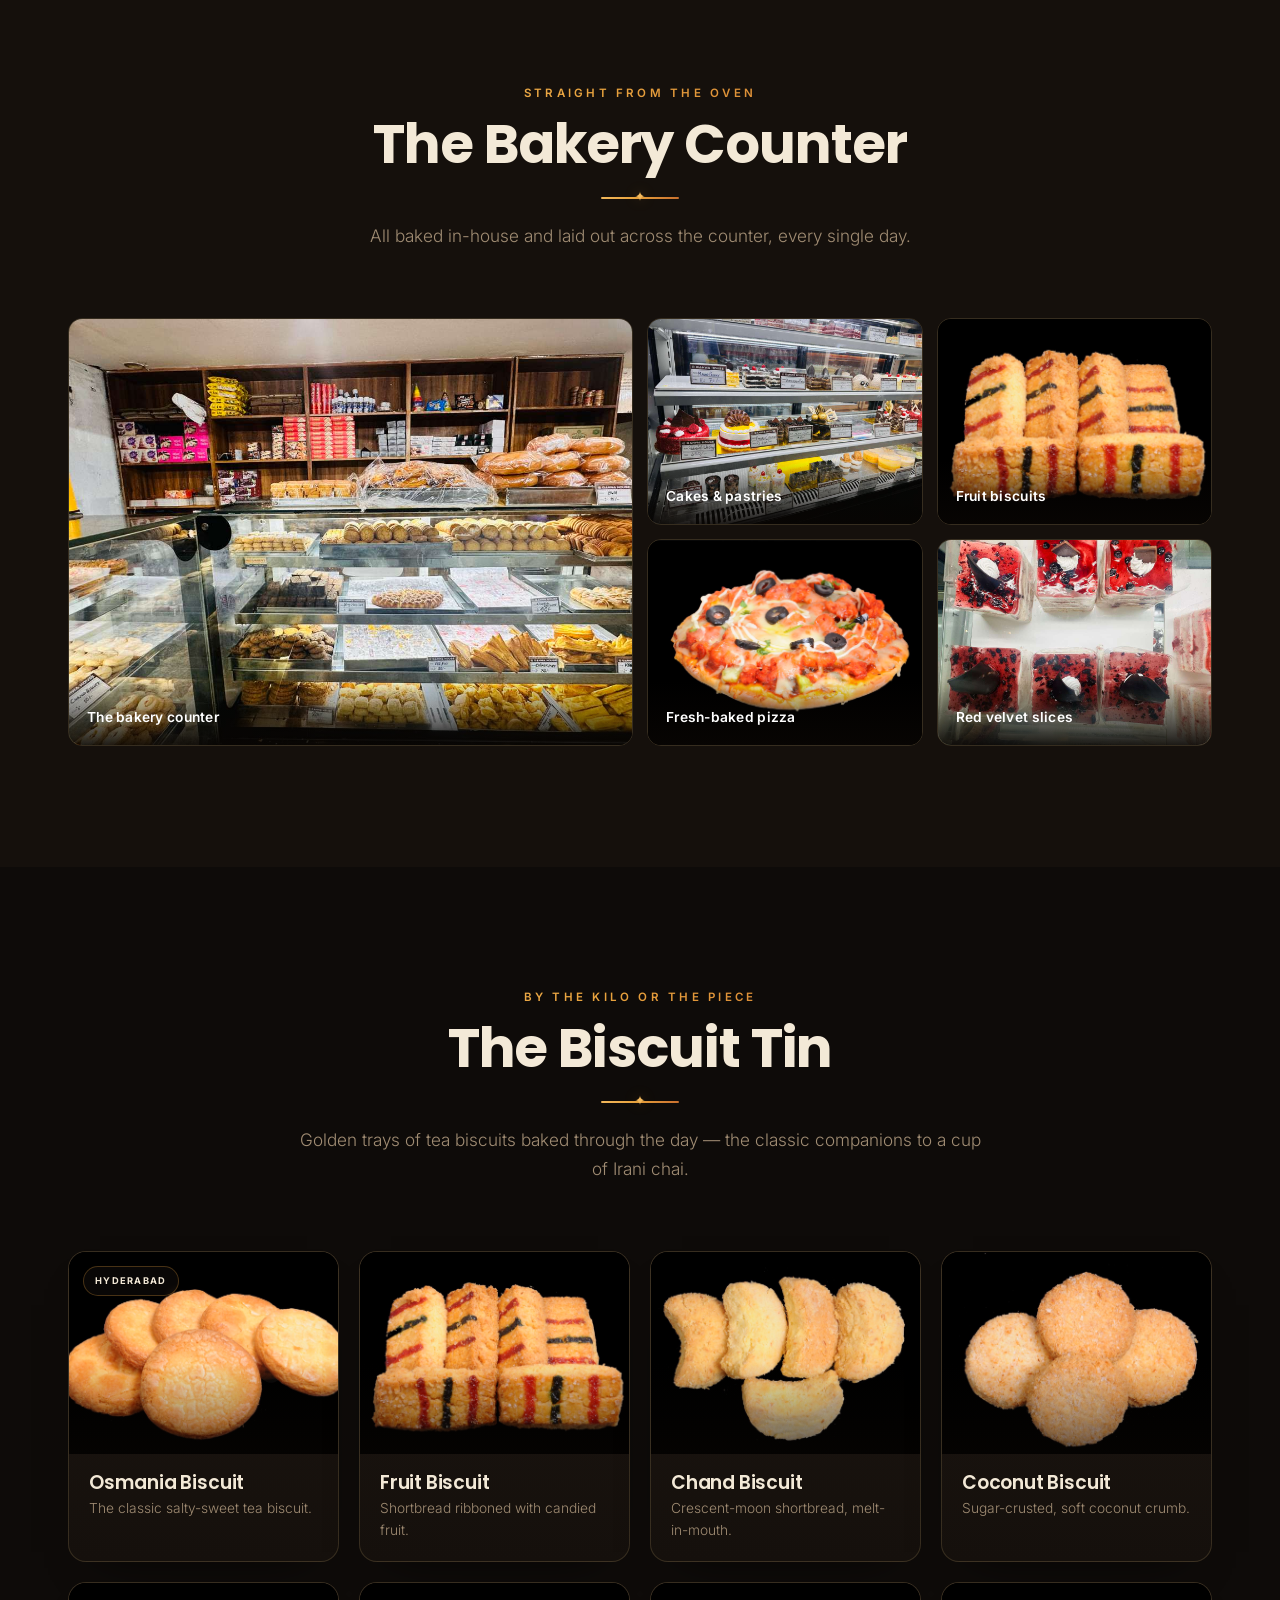
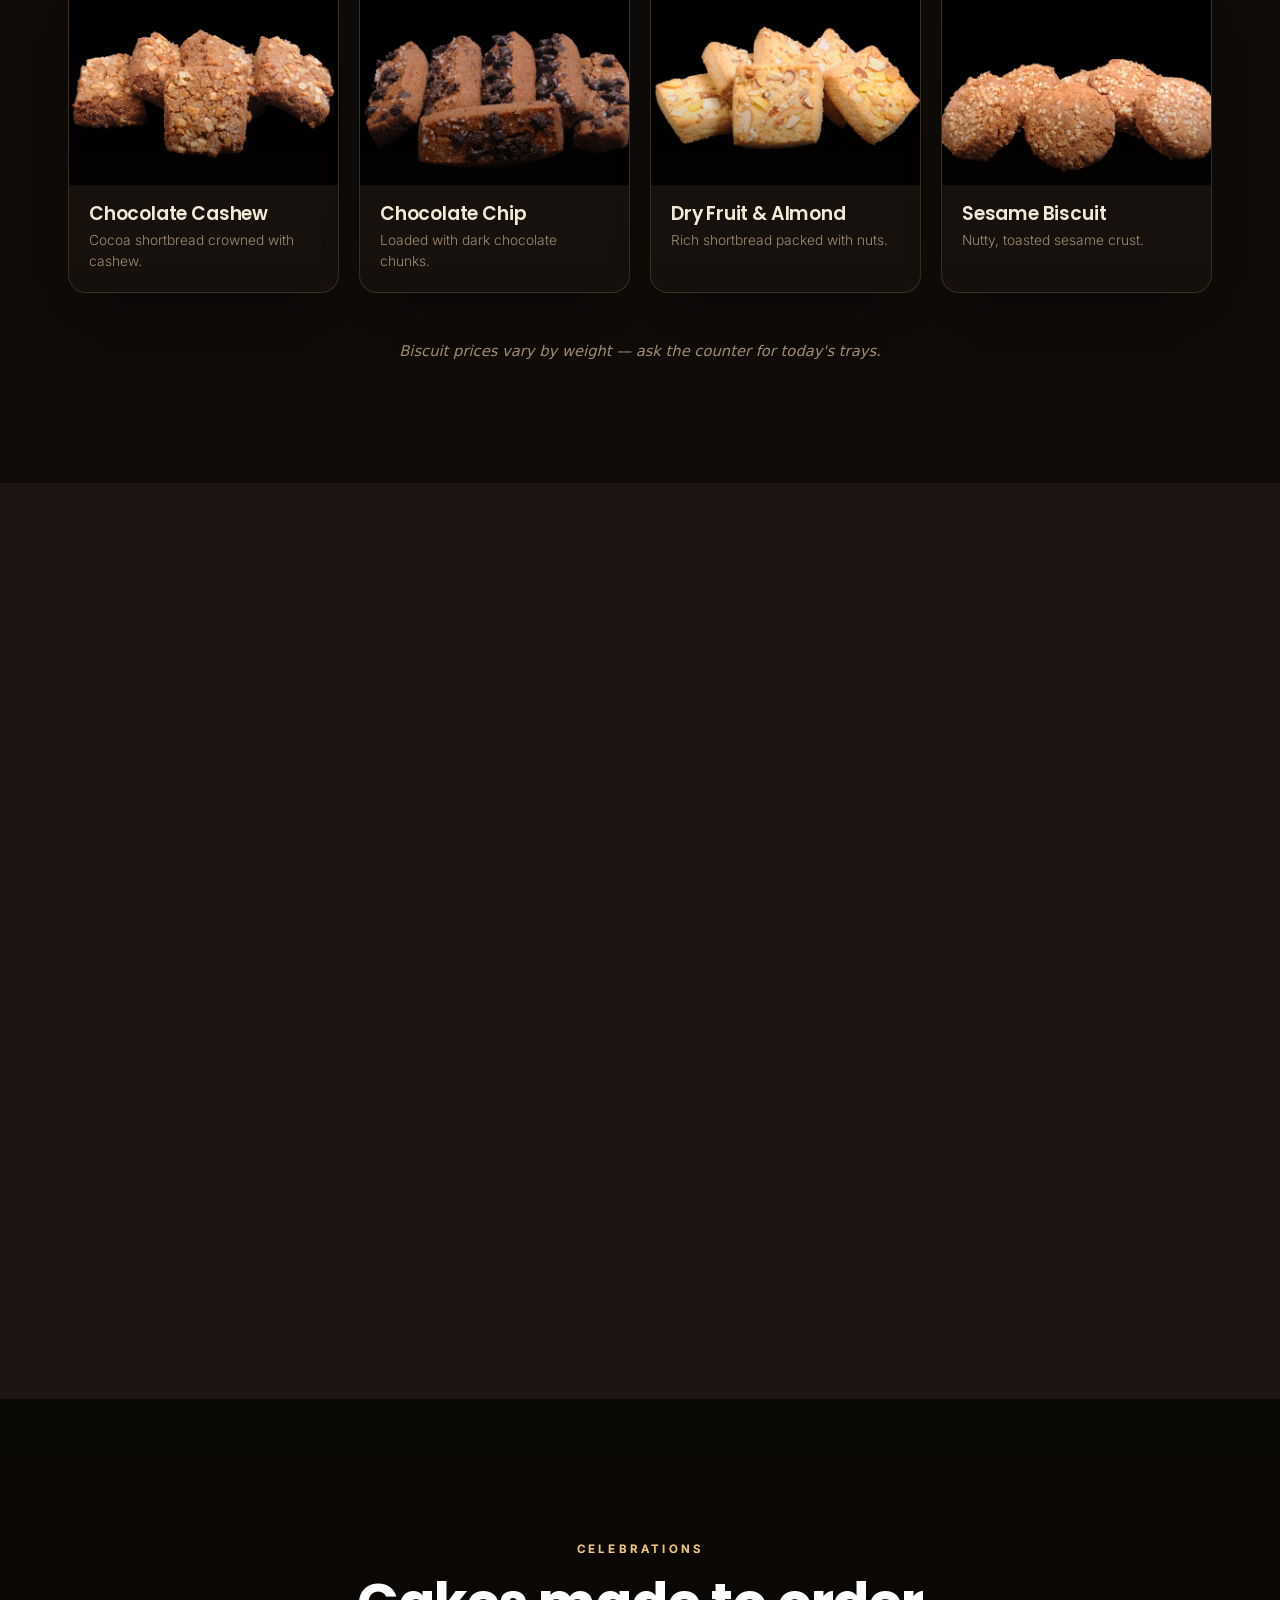
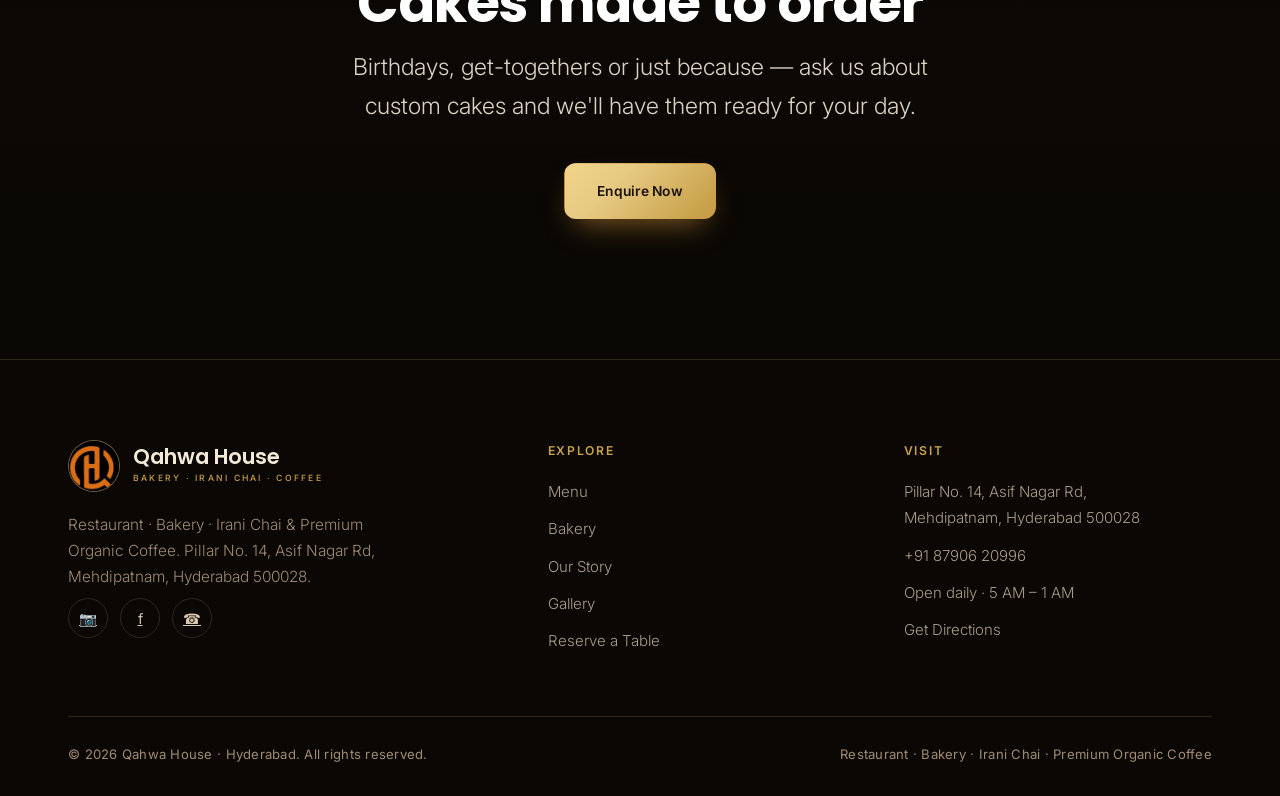
==== commit daf1b5c2: "iOS: add -webkit-backdrop-filter for nav + flag blur; cache-bust v5 Co-Authored-By: Claude Opus 4.8 " ====
--- a/bakery.html
+++ b/bakery.html
@@ -19,7 +19,7 @@
 <link rel="preconnect" href="https://fonts.googleapis.com">
 <link rel="preconnect" href="https://fonts.gstatic.com" crossorigin>
 <link href="https://fonts.googleapis.com/css2?family=Poppins:wght@400;500;600;700;800&family=Inter:wght@300;400;500;600&display=swap" rel="stylesheet">
-<link rel="stylesheet" href="assets/site.css?v=4">
+<link rel="stylesheet" href="assets/site.css?v=5">
 <script>document.documentElement.classList.add("js");</script>
 </head>
 <body>
@@ -189,6 +189,6 @@
   </div>
 </footer>
 
-<script src="assets/site.js?v=4"></script>
+<script src="assets/site.js?v=5"></script>
 </body>
 </html>
--- a/assets/site.css
+++ b/assets/site.css
@@ -43,7 +43,7 @@
 
 /* ───── NAV ───── */
 nav{position:fixed;top:0;left:0;width:100%;z-index:100;display:flex;align-items:center;justify-content:space-between;padding:22px 34px;transition:.4s}
-nav.solid{background:rgba(14,11,9,.95);backdrop-filter:blur(12px);box-shadow:0 10px 34px -18px #000;padding:13px 34px;border-bottom:1px solid var(--line)}
+nav.solid{background:rgba(14,11,9,.95);-webkit-backdrop-filter:blur(12px);backdrop-filter:blur(12px);box-shadow:0 10px 34px -18px #000;padding:13px 34px;border-bottom:1px solid var(--line)}
 .logo{display:flex;align-items:center;gap:13px;text-decoration:none}
 .logo-badge{width:48px;height:48px;border-radius:50%;overflow:hidden;background:#0a0a0a;border:1px solid rgba(230,201,130,.45);flex:none;display:block}
 .logo-badge img{width:100%;height:100%;object-fit:cover;display:block}
@@ -275,7 +275,7 @@
 .dish:hover .ph img{transform:scale(1.09);filter:saturate(1.25) brightness(1.04)}
 .dish .ph::after{content:"";position:absolute;inset:0;background:linear-gradient(180deg,transparent 55%,rgba(8,5,3,.55))}
 .dish .chip{position:absolute;z-index:2;top:14px;right:14px;font-family:"Poppins",sans-serif;font-weight:700;font-size:.92rem;color:#1A120A;background:var(--grad-warm);padding:7px 14px;border-radius:30px;box-shadow:0 10px 22px -10px var(--glow);letter-spacing:.01em}
-.dish .flag{position:absolute;z-index:2;top:14px;left:14px;font-family:"Inter",sans-serif;font-weight:700;font-size:.58rem;letter-spacing:.14em;text-transform:uppercase;color:var(--cream);background:rgba(14,11,9,.7);backdrop-filter:blur(4px);border:1px solid var(--line-2);padding:6px 11px;border-radius:30px}
+.dish .flag{position:absolute;z-index:2;top:14px;left:14px;font-family:"Inter",sans-serif;font-weight:700;font-size:.58rem;letter-spacing:.14em;text-transform:uppercase;color:var(--cream);background:rgba(14,11,9,.7);-webkit-backdrop-filter:blur(4px);backdrop-filter:blur(4px);border:1px solid var(--line-2);padding:6px 11px;border-radius:30px}
 .dish .bd{padding:18px 20px 20px;display:flex;flex-direction:column;gap:5px;flex:1}
 .dish .bd h3{font-family:"Poppins",sans-serif;font-weight:600;font-size:1.18rem;color:var(--cream);line-height:1.15;margin:0}
 .dish .bd p{font-size:.86rem;color:var(--muted);font-weight:300;line-height:1.55;margin:0}
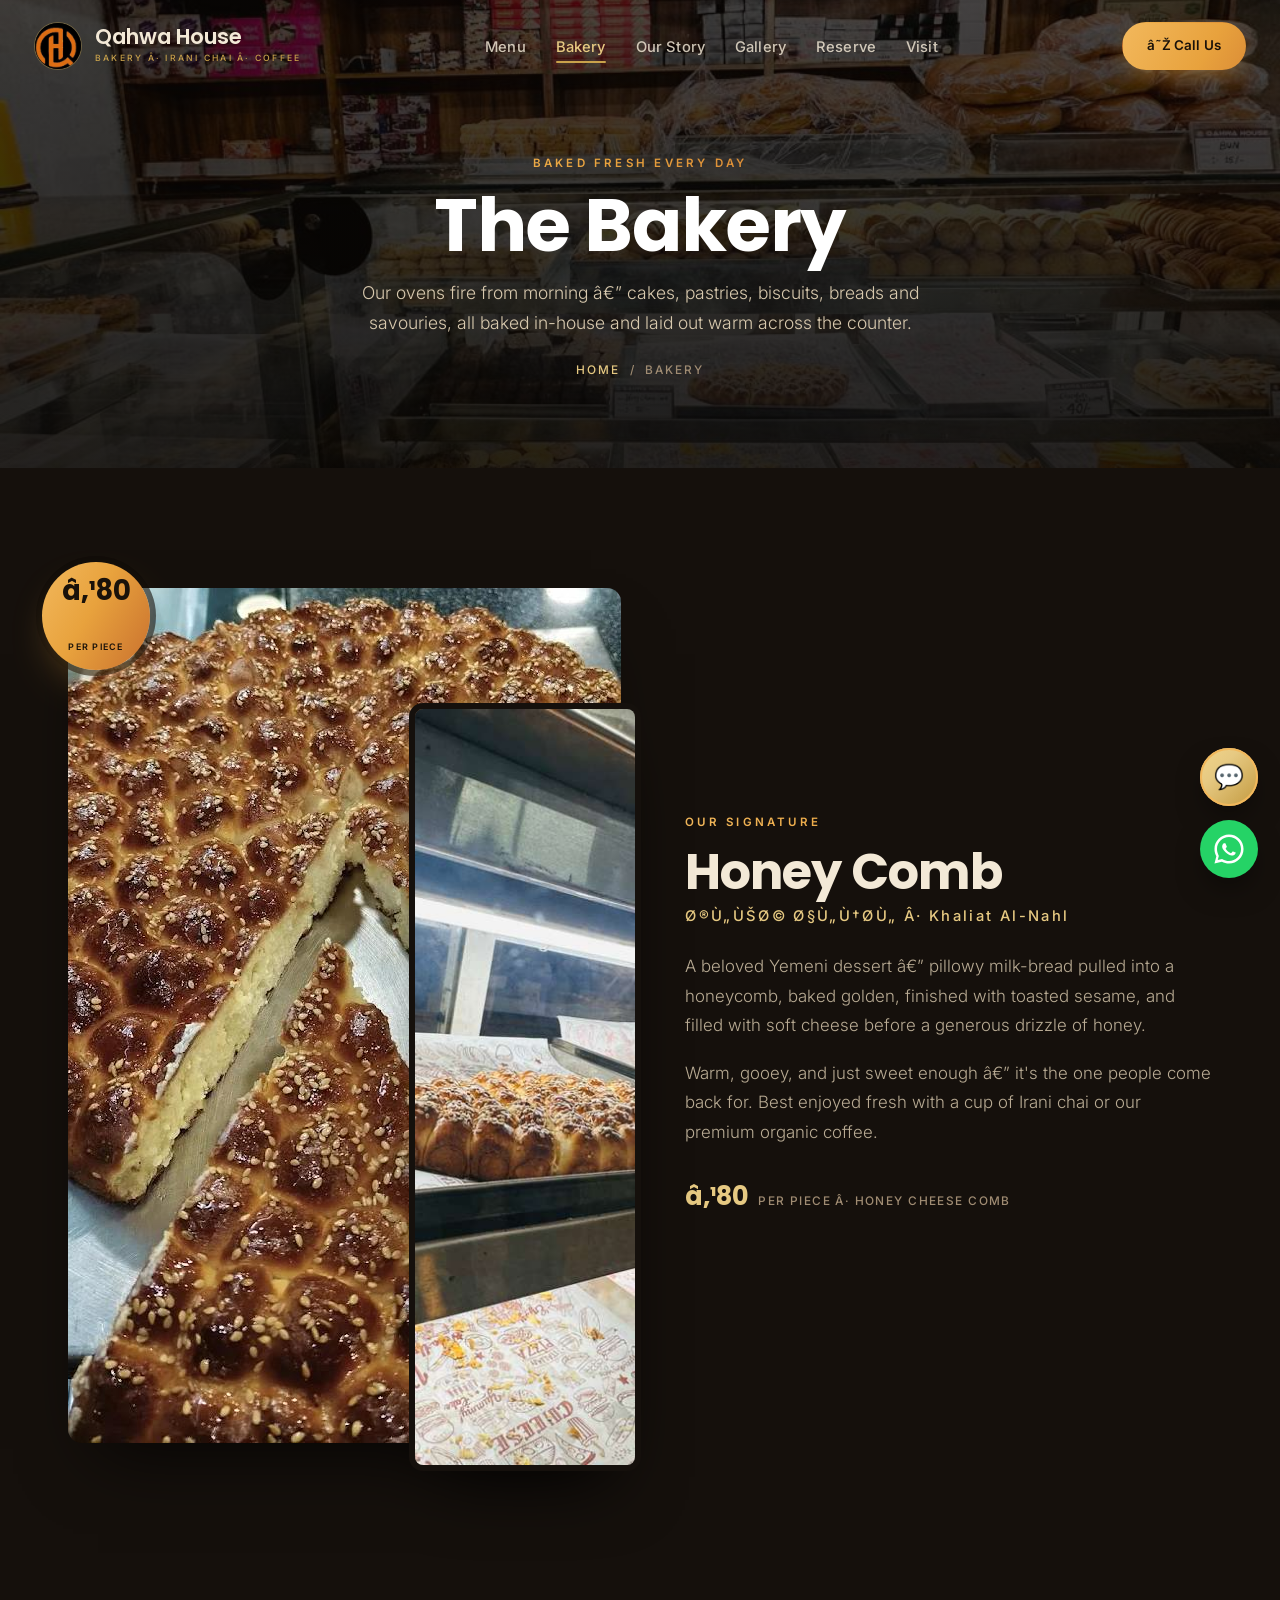
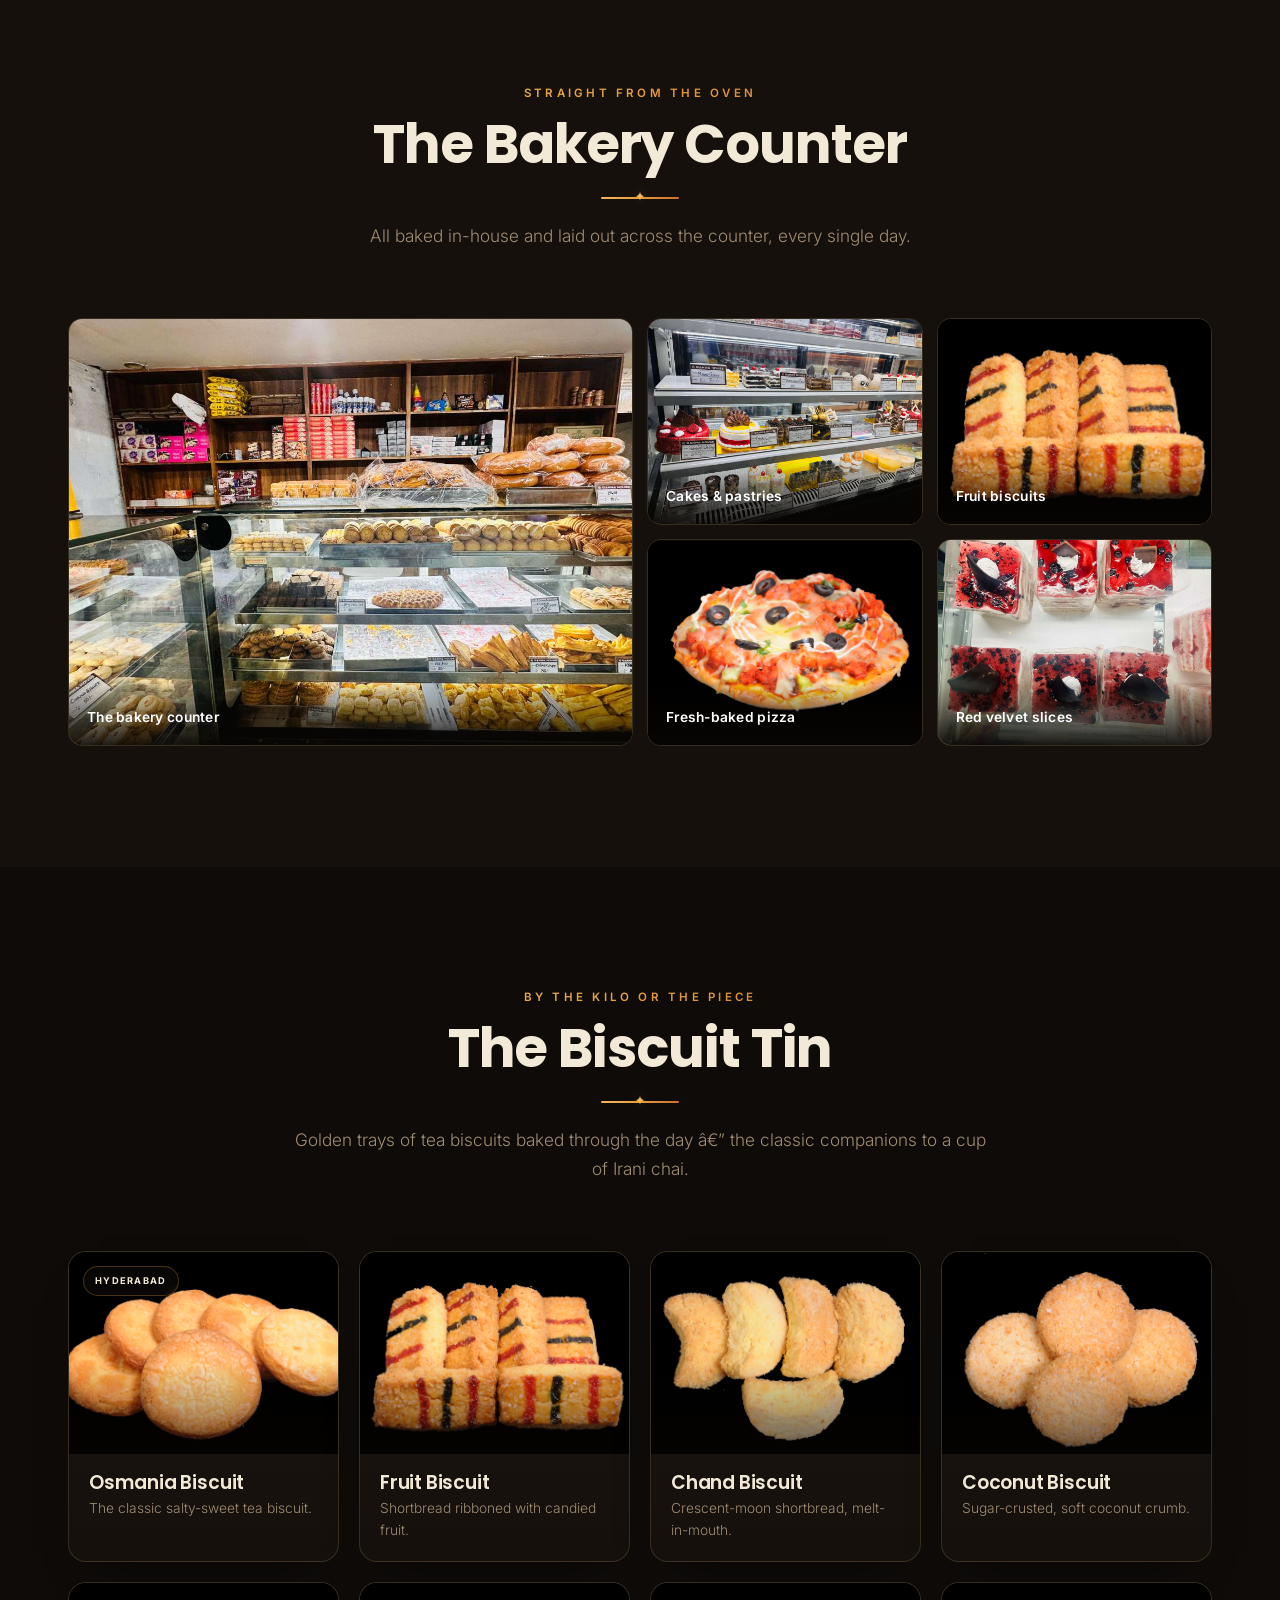
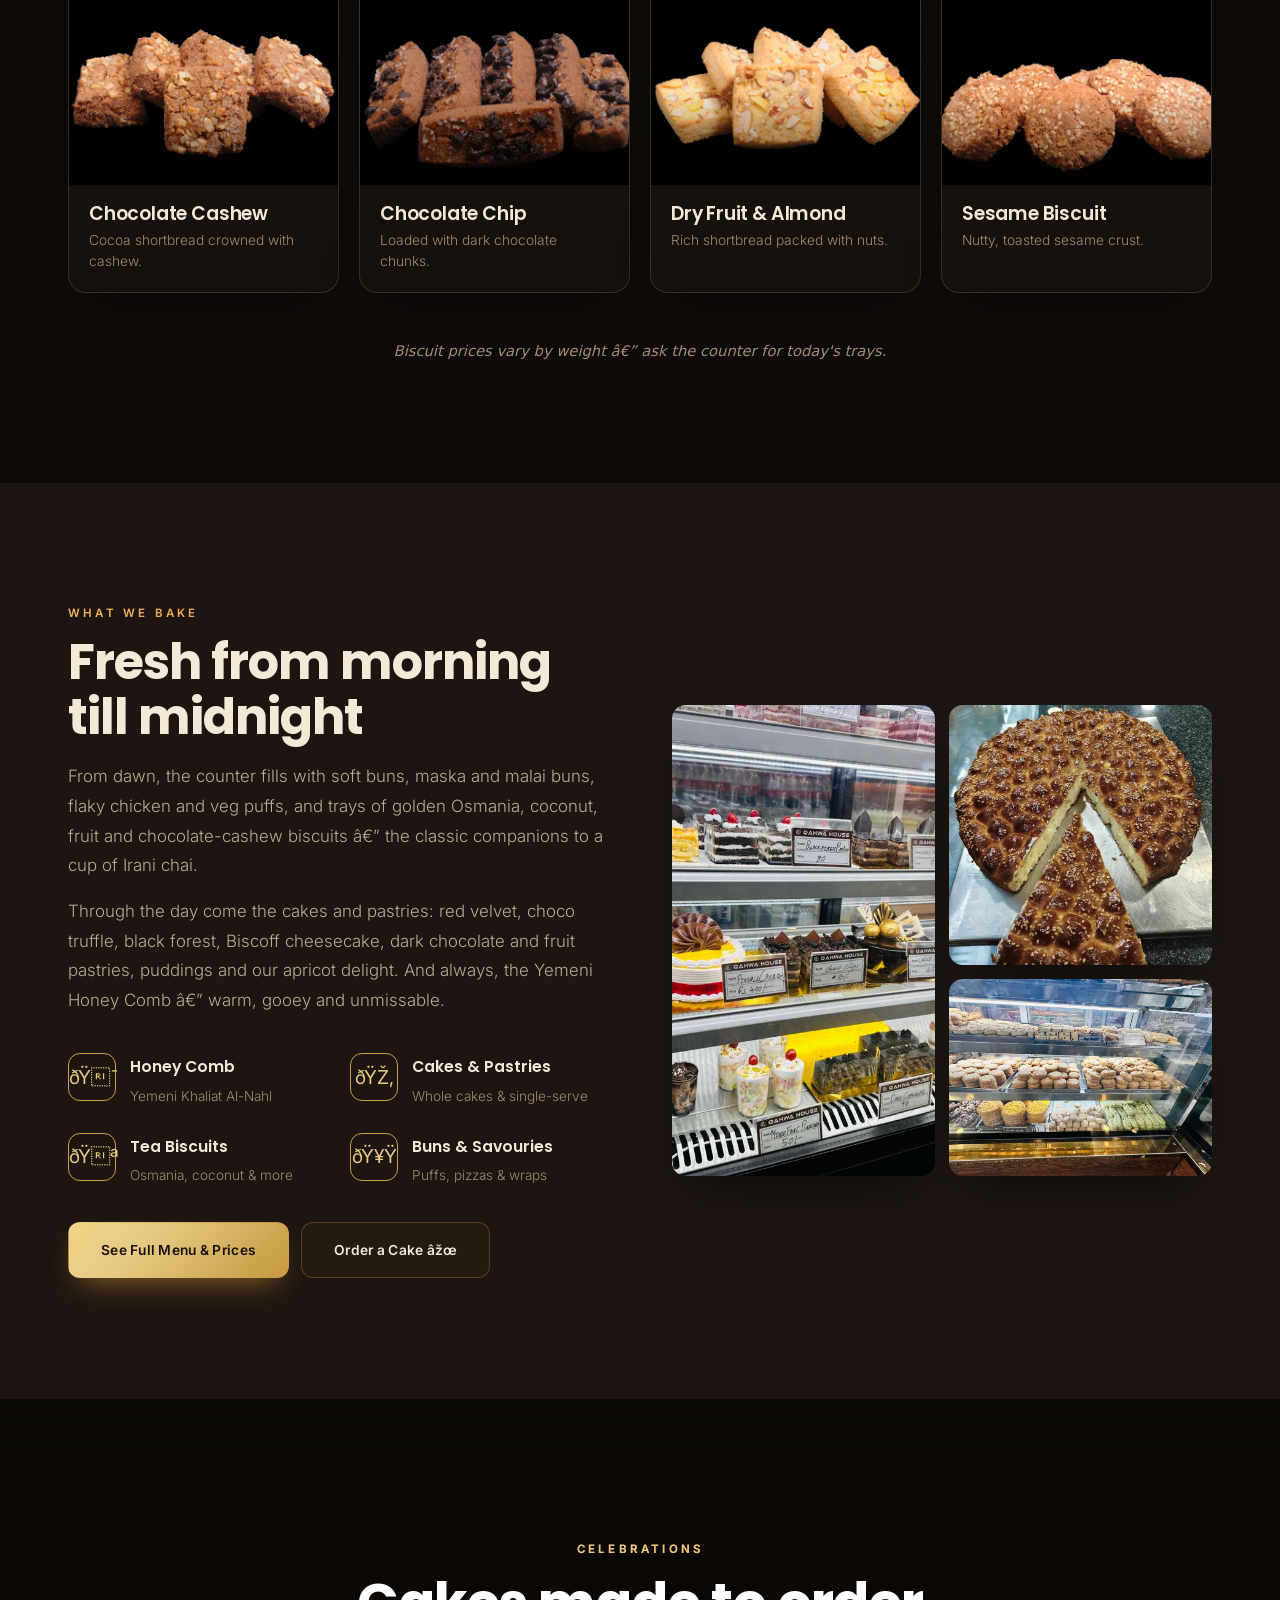
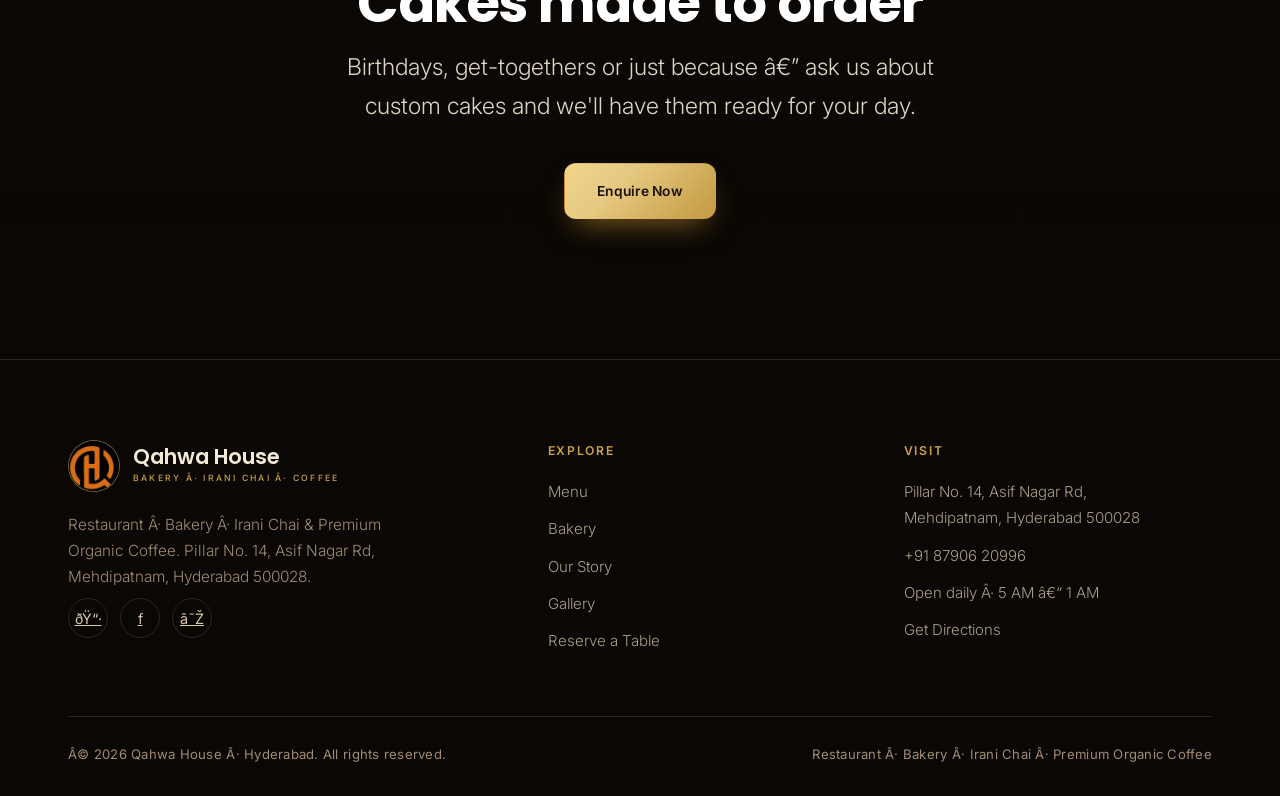
==== commit ffcae0dd: "Add floating WhatsApp button + menu chatbot on all pages - Green WhatsApp FAB -> wa.me/918790620996 " ====
--- a/bakery.html
+++ b/bakery.html
@@ -3,7 +3,7 @@
 <head>
 <meta charset="UTF-8">
 <meta name="viewport" content="width=device-width, initial-scale=1.0">
-<meta name="description" content="The Qahwa House bakery — baked fresh in-house every day. Yemeni Honey Comb (Khaliat Al-Nahl), cakes, pastries, Osmania &amp; tea biscuits, buns, puffs, pizzas &amp; wraps. Mehdipatnam, Hyderabad.">
+<meta name="description" content="The Qahwa House bakery â€” baked fresh in-house every day. Yemeni Honey Comb (Khaliat Al-Nahl), cakes, pastries, Osmania &amp; tea biscuits, buns, puffs, pizzas &amp; wraps. Mehdipatnam, Hyderabad.">
 <meta name="robots" content="index,follow,max-image-preview:large">
 <meta name="theme-color" content="#0E0B09">
 <link rel="canonical" href="https://coffeemocktailscorner.com/bakery.html">
@@ -11,24 +11,24 @@
 <link rel="apple-touch-icon" sizes="180x180" href="/assets/apple-touch-icon.png">
 <meta property="og:url" content="https://coffeemocktailscorner.com/bakery.html">
 <meta property="og:site_name" content="Qahwa House">
-<meta property="og:title" content="The Bakery — Qahwa House | Baked Fresh Every Day">
-<meta property="og:description" content="Yemeni Honey Comb, cakes, pastries, Osmania biscuits, buns, puffs &amp; savouries — all baked in-house, all day.">
+<meta property="og:title" content="The Bakery â€” Qahwa House | Baked Fresh Every Day">
+<meta property="og:description" content="Yemeni Honey Comb, cakes, pastries, Osmania biscuits, buns, puffs &amp; savouries â€” all baked in-house, all day.">
 <meta property="og:type" content="website">
 <meta property="og:image" content="https://coffeemocktailscorner.com/assets/og-image.jpg">
-<title>The Bakery — Qahwa House | Baked Fresh Every Day, Hyderabad</title>
+<title>The Bakery â€” Qahwa House | Baked Fresh Every Day, Hyderabad</title>
 <link rel="preconnect" href="https://fonts.googleapis.com">
 <link rel="preconnect" href="https://fonts.gstatic.com" crossorigin>
 <link href="https://fonts.googleapis.com/css2?family=Poppins:wght@400;500;600;700;800&family=Inter:wght@300;400;500;600&display=swap" rel="stylesheet">
-<link rel="stylesheet" href="assets/site.css?v=5">
+<link rel="stylesheet" href="assets/site.css?v=6">
 <script>document.documentElement.classList.add("js");</script>
 </head>
 <body>
 
-<!-- ═══ NAV ═══ -->
+<!-- â•â•â• NAV â•â•â• -->
 <nav id="nav">
   <a href="index.html" class="logo">
     <span class="logo-badge"><img src="assets/logo-mark.png" width="48" height="48" alt="Qahwa House logo"></span>
-    <span class="logo-txt"><b>Qahwa House</b><span>Bakery · Irani Chai · Coffee</span></span>
+    <span class="logo-txt"><b>Qahwa House</b><span>Bakery Â· Irani Chai Â· Coffee</span></span>
   </a>
   <ul class="nav-links">
     <li><a href="menu.html">Menu</a></li>
@@ -39,42 +39,42 @@
     <li><a href="index.html#visit">Visit</a></li>
   </ul>
   <div class="nav-right">
-    <a href="tel:+918790620996" class="nav-call">☎ Call Us</a>
+    <a href="tel:+918790620996" class="nav-call">â˜Ž Call Us</a>
     <button class="burger" id="burger" aria-label="Menu"><span></span><span></span><span></span></button>
   </div>
 </nav>
 
-<!-- ═══ PAGE HERO ═══ -->
+<!-- â•â•â• PAGE HERO â•â•â• -->
 <header class="page-hero">
   <div class="bg" style="background-image:url('assets/photos/qahwa-30.jpg')"></div>
   <div class="page-hero-inner">
     <div class="eyebrow">Baked Fresh Every Day</div>
     <h1>The Bakery</h1>
-    <p>Our ovens fire from morning — cakes, pastries, biscuits, breads and savouries, all baked in-house and laid out warm across the counter.</p>
+    <p>Our ovens fire from morning â€” cakes, pastries, biscuits, breads and savouries, all baked in-house and laid out warm across the counter.</p>
     <div class="breadcrumb"><a href="index.html">Home</a> &nbsp;/&nbsp; Bakery</div>
   </div>
 </header>
 
-<!-- ═══ SIGNATURE: HONEY COMB ═══ -->
+<!-- â•â•â• SIGNATURE: HONEY COMB â•â•â• -->
 <section class="signature sec-pad" id="signature">
   <div class="wrap sig-grid reveal">
     <div class="sig-imgs">
-      <span class="price-badge"><b>₹80</b><small>Per Piece</small></span>
-      <img class="img-main" src="assets/photos/qahwa-39.jpg" width="864" height="855" loading="lazy" alt="Qahwa House Honey Comb — golden sesame-topped Khaliat Al-Nahl with a slice cut, fresh from the oven">
+      <span class="price-badge"><b>â‚¹80</b><small>Per Piece</small></span>
+      <img class="img-main" src="assets/photos/qahwa-39.jpg" width="864" height="855" loading="lazy" alt="Qahwa House Honey Comb â€” golden sesame-topped Khaliat Al-Nahl with a slice cut, fresh from the oven">
       <img class="img-float" src="assets/photos/qahwa-32.jpg" width="1024" height="768" loading="lazy" alt="Honey Cheese Comb on the bakery counter at Qahwa House">
     </div>
     <div class="sig-text">
       <div class="eyebrow">Our Signature</div>
       <h2>Honey Comb</h2>
-      <div class="ar2">خلية النحل · Khaliat Al-Nahl</div>
-      <p>A beloved Yemeni dessert — pillowy milk-bread pulled into a honeycomb, baked golden, finished with toasted sesame, and filled with soft cheese before a generous drizzle of honey.</p>
-      <p>Warm, gooey, and just sweet enough — it's the one people come back for. Best enjoyed fresh with a cup of Irani chai or our premium organic coffee.</p>
-      <div class="sig-price">₹80 <small>per piece · Honey Cheese Comb</small></div>
+      <div class="ar2">Ø®Ù„ÙŠØ© Ø§Ù„Ù†Ø­Ù„ Â· Khaliat Al-Nahl</div>
+      <p>A beloved Yemeni dessert â€” pillowy milk-bread pulled into a honeycomb, baked golden, finished with toasted sesame, and filled with soft cheese before a generous drizzle of honey.</p>
+      <p>Warm, gooey, and just sweet enough â€” it's the one people come back for. Best enjoyed fresh with a cup of Irani chai or our premium organic coffee.</p>
+      <div class="sig-price">â‚¹80 <small>per piece Â· Honey Cheese Comb</small></div>
     </div>
   </div>
 </section>
 
-<!-- ═══ SHOWCASE ═══ -->
+<!-- â•â•â• SHOWCASE â•â•â• -->
 <section class="showcase sec-pad" id="bakery">
   <div class="wrap">
     <div class="sec-head reveal">
@@ -93,46 +93,46 @@
   </div>
 </section>
 
-<!-- ═══ THE BISCUIT TIN ═══ -->
+<!-- â•â•â• THE BISCUIT TIN â•â•â• -->
 <section class="menu-sec sec-pad" id="biscuits">
   <div class="wrap">
     <div class="sec-head reveal">
       <div class="eyebrow">By the Kilo or the Piece</div>
       <h2>The Biscuit Tin</h2>
       <div class="divider"></div>
-      <p>Golden trays of tea biscuits baked through the day — the classic companions to a cup of Irani chai.</p>
+      <p>Golden trays of tea biscuits baked through the day â€” the classic companions to a cup of Irani chai.</p>
     </div>
     <div class="dish-grid cols4 reveal">
-      <div class="dish"><div class="ph"><span class="flag">Hyderabad</span><img src="assets/photos/menu-biscuit-osmania.jpg" loading="lazy" alt="Osmania biscuits — golden salty-sweet Hyderabadi tea biscuits"></div><div class="bd"><h3>Osmania Biscuit</h3><p>The classic salty-sweet tea biscuit.</p></div></div>
+      <div class="dish"><div class="ph"><span class="flag">Hyderabad</span><img src="assets/photos/menu-biscuit-osmania.jpg" loading="lazy" alt="Osmania biscuits â€” golden salty-sweet Hyderabadi tea biscuits"></div><div class="bd"><h3>Osmania Biscuit</h3><p>The classic salty-sweet tea biscuit.</p></div></div>
       <div class="dish"><div class="ph"><img src="assets/photos/menu-biscuit-fruit.jpg" loading="lazy" alt="Tutti-frutti fruit biscuits"></div><div class="bd"><h3>Fruit Biscuit</h3><p>Shortbread ribboned with candied fruit.</p></div></div>
-      <div class="dish"><div class="ph"><img src="assets/photos/menu-biscuit-chand.jpg" loading="lazy" alt="Chand biscuits — crescent moon shortbread"></div><div class="bd"><h3>Chand Biscuit</h3><p>Crescent-moon shortbread, melt-in-mouth.</p></div></div>
+      <div class="dish"><div class="ph"><img src="assets/photos/menu-biscuit-chand.jpg" loading="lazy" alt="Chand biscuits â€” crescent moon shortbread"></div><div class="bd"><h3>Chand Biscuit</h3><p>Crescent-moon shortbread, melt-in-mouth.</p></div></div>
       <div class="dish"><div class="ph"><img src="assets/photos/menu-biscuit-coconut.jpg" loading="lazy" alt="Sugar-crusted coconut biscuits"></div><div class="bd"><h3>Coconut Biscuit</h3><p>Sugar-crusted, soft coconut crumb.</p></div></div>
       <div class="dish"><div class="ph"><img src="assets/photos/menu-biscuit-choccashew.jpg" loading="lazy" alt="Chocolate cashew biscuits"></div><div class="bd"><h3>Chocolate Cashew</h3><p>Cocoa shortbread crowned with cashew.</p></div></div>
       <div class="dish"><div class="ph"><img src="assets/photos/menu-biscuit-chocchip.jpg" loading="lazy" alt="Chocolate chip cookie fingers"></div><div class="bd"><h3>Chocolate Chip</h3><p>Loaded with dark chocolate chunks.</p></div></div>
       <div class="dish"><div class="ph"><img src="assets/photos/menu-biscuit-almond.jpg" loading="lazy" alt="Dry fruit and almond biscuits"></div><div class="bd"><h3>Dry Fruit &amp; Almond</h3><p>Rich shortbread packed with nuts.</p></div></div>
       <div class="dish"><div class="ph"><img src="assets/photos/menu-biscuit-sesame.jpg" loading="lazy" alt="Sesame-topped biscuits"></div><div class="bd"><h3>Sesame Biscuit</h3><p>Nutty, toasted sesame crust.</p></div></div>
     </div>
-    <p class="menu-note">Biscuit prices vary by weight — ask the counter for today's trays.</p>
+    <p class="menu-note">Biscuit prices vary by weight â€” ask the counter for today's trays.</p>
   </div>
 </section>
 
-<!-- ═══ WHAT WE BAKE ═══ -->
+<!-- â•â•â• WHAT WE BAKE â•â•â• -->
 <section class="story sec-pad">
   <div class="wrap story-grid reveal">
     <div class="story-text">
       <div class="eyebrow">What We Bake</div>
       <h2>Fresh from morning till midnight</h2>
-      <p>From dawn, the counter fills with soft buns, maska and malai buns, flaky chicken and veg puffs, and trays of golden Osmania, coconut, fruit and chocolate-cashew biscuits — the classic companions to a cup of Irani chai.</p>
-      <p>Through the day come the cakes and pastries: red velvet, choco truffle, black forest, Biscoff cheesecake, dark chocolate and fruit pastries, puddings and our apricot delight. And always, the Yemeni Honey Comb — warm, gooey and unmissable.</p>
+      <p>From dawn, the counter fills with soft buns, maska and malai buns, flaky chicken and veg puffs, and trays of golden Osmania, coconut, fruit and chocolate-cashew biscuits â€” the classic companions to a cup of Irani chai.</p>
+      <p>Through the day come the cakes and pastries: red velvet, choco truffle, black forest, Biscoff cheesecake, dark chocolate and fruit pastries, puddings and our apricot delight. And always, the Yemeni Honey Comb â€” warm, gooey and unmissable.</p>
       <div class="feats">
-        <div class="feat"><div class="fi">🍯</div><div><b>Honey Comb</b><span>Yemeni Khaliat Al-Nahl</span></div></div>
-        <div class="feat"><div class="fi">🎂</div><div><b>Cakes &amp; Pastries</b><span>Whole cakes &amp; single-serve</span></div></div>
-        <div class="feat"><div class="fi">🍪</div><div><b>Tea Biscuits</b><span>Osmania, coconut &amp; more</span></div></div>
-        <div class="feat"><div class="fi">🥟</div><div><b>Buns &amp; Savouries</b><span>Puffs, pizzas &amp; wraps</span></div></div>
+        <div class="feat"><div class="fi">ðŸ¯</div><div><b>Honey Comb</b><span>Yemeni Khaliat Al-Nahl</span></div></div>
+        <div class="feat"><div class="fi">ðŸŽ‚</div><div><b>Cakes &amp; Pastries</b><span>Whole cakes &amp; single-serve</span></div></div>
+        <div class="feat"><div class="fi">ðŸª</div><div><b>Tea Biscuits</b><span>Osmania, coconut &amp; more</span></div></div>
+        <div class="feat"><div class="fi">ðŸ¥Ÿ</div><div><b>Buns &amp; Savouries</b><span>Puffs, pizzas &amp; wraps</span></div></div>
       </div>
       <div style="margin-top:34px;display:flex;gap:12px;flex-wrap:wrap">
         <a href="menu.html" class="btn btn-gold">See Full Menu &amp; Prices</a>
-        <a href="reserve.html" class="btn btn-line">Order a Cake ➜</a>
+        <a href="reserve.html" class="btn btn-line">Order a Cake âžœ</a>
       </div>
     </div>
     <div class="story-imgs">
@@ -143,27 +143,27 @@
   </div>
 </section>
 
-<!-- ═══ PARALLAX ═══ -->
+<!-- â•â•â• PARALLAX â•â•â• -->
 <section class="parallax" style="background-image:url('assets/photos/qahwa-20.jpg')">
   <div class="parallax-inner">
     <div class="eyebrow">Celebrations</div>
     <h2>Cakes made to order</h2>
-    <p>Birthdays, get-togethers or just because — ask us about custom cakes and we'll have them ready for your day.</p>
+    <p>Birthdays, get-togethers or just because â€” ask us about custom cakes and we'll have them ready for your day.</p>
     <a href="reserve.html" class="btn btn-gold">Enquire Now</a>
   </div>
 </section>
 
-<!-- ═══ FOOTER ═══ -->
+<!-- â•â•â• FOOTER â•â•â• -->
 <footer>
   <div class="wrap">
     <div class="foot-grid">
       <div class="foot-brand">
-        <a href="index.html" class="logo"><span class="logo-badge"><img src="assets/logo-mark.png" width="52" height="52" alt="Qahwa House logo"></span><span class="logo-txt"><b>Qahwa House</b><span>Bakery · Irani Chai · Coffee</span></span></a>
-        <p>Restaurant · Bakery · Irani Chai &amp; Premium Organic Coffee. Pillar No. 14, Asif Nagar Rd, Mehdipatnam, Hyderabad 500028.</p>
+        <a href="index.html" class="logo"><span class="logo-badge"><img src="assets/logo-mark.png" width="52" height="52" alt="Qahwa House logo"></span><span class="logo-txt"><b>Qahwa House</b><span>Bakery Â· Irani Chai Â· Coffee</span></span></a>
+        <p>Restaurant Â· Bakery Â· Irani Chai &amp; Premium Organic Coffee. Pillar No. 14, Asif Nagar Rd, Mehdipatnam, Hyderabad 500028.</p>
         <div class="socials">
-          <a href="#" aria-label="Instagram" title="Owner: add Instagram link">📷</a>
+          <a href="#" aria-label="Instagram" title="Owner: add Instagram link">ðŸ“·</a>
           <a href="#" aria-label="Facebook" title="Owner: add Facebook link">f</a>
-          <a href="tel:+918790620996" aria-label="Call">☎</a>
+          <a href="tel:+918790620996" aria-label="Call">â˜Ž</a>
         </div>
       </div>
       <div class="foot-col">
@@ -178,17 +178,17 @@
         <h4>Visit</h4>
         <p>Pillar No. 14, Asif Nagar Rd,<br>Mehdipatnam, Hyderabad 500028</p>
         <a href="tel:+918790620996">+91 87906 20996</a>
-        <p>Open daily · 5 AM – 1 AM</p>
+        <p>Open daily Â· 5 AM â€“ 1 AM</p>
         <a href="index.html#visit">Get Directions</a>
       </div>
     </div>
     <div class="foot-bot">
-      <span>© <span id="yr"></span> Qahwa House · Hyderabad. All rights reserved.</span>
-      <span>Restaurant · Bakery · Irani Chai · Premium Organic Coffee</span>
+      <span>Â© <span id="yr"></span> Qahwa House Â· Hyderabad. All rights reserved.</span>
+      <span>Restaurant Â· Bakery Â· Irani Chai Â· Premium Organic Coffee</span>
     </div>
   </div>
 </footer>
 
-<script src="assets/site.js?v=5"></script>
+<script src="assets/site.js?v=6"></script>
 </body>
 </html>
--- a/assets/site.css
+++ b/assets/site.css
@@ -335,3 +335,76 @@
   .parallax-inner{padding:96px 22px}
   .story-imgs{grid-template-columns:1fr 1fr}
 }
+
+/* ═══════════ FLOATING WIDGETS: WhatsApp + Menu chatbot ═══════════ */
+.qh-fabs{position:fixed;right:22px;bottom:22px;z-index:1200;display:flex;flex-direction:column;gap:14px;align-items:center}
+.qh-fab{width:58px;height:58px;border-radius:50%;border:none;cursor:pointer;display:flex;align-items:center;justify-content:center;box-shadow:0 14px 30px -8px rgba(0,0,0,.55);transition:transform .25s,box-shadow .25s;position:relative}
+.qh-fab:hover{transform:translateY(-3px) scale(1.04)}
+.qh-fab svg{width:30px;height:30px;display:block}
+.qh-fab-wa{background:#25D366;text-decoration:none}
+.qh-fab-wa svg{fill:#fff}
+.qh-fab-wa:hover{box-shadow:0 18px 40px -8px rgba(37,211,102,.6)}
+.qh-fab-chat{background:var(--grad-gold);background-size:160% 160%;color:#1A120A;font-size:1.5rem}
+.qh-fab-chat:hover{background-position:100% 100%;box-shadow:0 18px 40px -8px var(--glow)}
+.qh-fab-chat .qh-fab-close{display:none;font-size:1.7rem;line-height:1}
+.qh-fabs.open .qh-fab-chat .qh-fab-ico{display:none}
+.qh-fabs.open .qh-fab-chat .qh-fab-close{display:block}
+/* attention ping on the chat bubble */
+.qh-fab-chat::after{content:"";position:absolute;inset:0;border-radius:50%;border:2px solid var(--amber);animation:qhPing 2.4s ease-out infinite;pointer-events:none}
+.qh-fabs.open .qh-fab-chat::after{display:none}
+@keyframes qhPing{0%{opacity:.7;transform:scale(1)}70%,100%{opacity:0;transform:scale(1.5)}}
+.qh-tip{position:absolute;right:70px;bottom:8px;background:var(--panel-2);color:var(--cream);font-size:.8rem;font-weight:500;padding:9px 14px;border-radius:12px;border:1px solid var(--line-2);white-space:nowrap;box-shadow:0 10px 24px -10px #000;opacity:0;transform:translateX(8px);transition:.3s;pointer-events:none}
+.qh-fab-chat:hover .qh-tip{opacity:1;transform:translateX(0)}
+@media(max-width:480px){.qh-tip{display:none}}
+
+.qh-chat{position:fixed;right:22px;bottom:92px;z-index:1200;width:min(380px,calc(100vw - 28px));height:min(600px,calc(100vh - 130px));background:var(--panel);border:1px solid var(--line-2);border-radius:20px;box-shadow:0 30px 70px -20px #000,0 0 0 1px rgba(0,0,0,.4);display:flex;flex-direction:column;overflow:hidden;transform:translateY(20px) scale(.96);opacity:0;pointer-events:none;transition:transform .28s cubic-bezier(.25,1.1,.4,1),opacity .28s}
+.qh-chat.open{transform:translateY(0) scale(1);opacity:1;pointer-events:auto}
+.qh-head{display:flex;align-items:center;gap:12px;padding:14px 16px;background:var(--grad-warm);color:#1A120A}
+.qh-head img{width:42px;height:42px;border-radius:50%;border:1.5px solid rgba(26,18,10,.35);object-fit:cover;background:#0a0a0a}
+.qh-head b{font-family:"Poppins",sans-serif;font-size:1.02rem;display:block;line-height:1.1}
+.qh-head small{font-size:.72rem;font-weight:500;opacity:.85;display:flex;align-items:center;gap:5px}
+.qh-head small::before{content:"";width:7px;height:7px;border-radius:50%;background:#127a30;box-shadow:0 0 0 2px rgba(18,122,48,.3)}
+.qh-head-id{flex:1;min-width:0}
+.qh-x{margin-left:auto;background:rgba(26,18,10,.14);border:none;color:#1A120A;width:30px;height:30px;border-radius:50%;font-size:1.2rem;cursor:pointer;line-height:1;display:flex;align-items:center;justify-content:center;transition:.2s}
+.qh-x:hover{background:rgba(26,18,10,.28)}
+.qh-body{flex:1;overflow-y:auto;padding:18px 14px;display:flex;flex-direction:column;gap:12px;background:linear-gradient(180deg,var(--bg-2),var(--panel))}
+.qh-body::-webkit-scrollbar{width:7px}
+.qh-body::-webkit-scrollbar-thumb{background:var(--cocoa-l);border-radius:8px}
+.qh-msg{max-width:84%;padding:11px 14px;border-radius:16px;font-size:.9rem;line-height:1.6;animation:qhIn .25s ease}
+.qh-msg b{color:var(--gold-l);font-weight:600}
+.qh-msg.bot{align-self:flex-start;background:var(--panel-2);border:1px solid var(--line);border-bottom-left-radius:5px;color:var(--cream-d)}
+.qh-msg.user{align-self:flex-end;background:var(--grad-gold);color:#1A120A;font-weight:500;border-bottom-right-radius:5px}
+@keyframes qhIn{from{opacity:0;transform:translateY(6px)}to{opacity:1;transform:none}}
+.qh-items{display:flex;flex-direction:column;gap:7px;align-self:flex-start;width:90%}
+.qh-item{display:flex;align-items:center;gap:10px;background:var(--panel-2);border:1px solid var(--line);border-radius:13px;padding:9px 11px}
+.qh-item-i{flex:1;min-width:0}
+.qh-item-i b{font-family:"Poppins",sans-serif;font-size:.86rem;color:var(--cream);font-weight:600;display:block}
+.qh-item-i span{font-size:.7rem;color:var(--muted);display:flex;align-items:center;gap:6px}
+.qh-dot{width:9px;height:9px;border:1.5px solid;border-radius:2px;display:inline-flex;align-items:center;justify-content:center;flex:none}
+.qh-dot::after{content:"";width:4px;height:4px;border-radius:50%}
+.qh-dot.veg{border-color:#3da35d}.qh-dot.veg::after{background:#3da35d}
+.qh-dot.non{border-color:#d0432e}.qh-dot.non::after{background:#d0432e}
+.qh-item-p{font-family:"Poppins",sans-serif;font-weight:600;font-size:.85rem;color:var(--gold-l);white-space:nowrap}
+.qh-add{flex:none;width:30px;height:30px;border-radius:9px;border:1px solid var(--line-2);background:rgba(232,162,61,.08);color:var(--gold-l);font-size:1.15rem;line-height:1;cursor:pointer;transition:.2s}
+.qh-add:hover{background:var(--grad-warm);color:#1A120A;border-color:transparent}
+.qh-add.added{background:#127a30;border-color:#127a30;color:#fff}
+.qh-chips{display:flex;flex-wrap:wrap;gap:7px;align-self:flex-start;max-width:96%}
+.qh-chip{background:rgba(232,162,61,.06);border:1px solid var(--line-2);color:var(--cream);font-family:"Inter",sans-serif;font-size:.78rem;font-weight:500;padding:7px 13px;border-radius:30px;cursor:pointer;transition:.2s}
+.qh-chip:hover{background:var(--grad-warm);color:#1A120A;border-color:transparent}
+.qh-cart{padding:10px 14px;border-top:1px solid var(--line);background:var(--bg-2);display:flex;align-items:center;gap:10px}
+.qh-cart-i{flex:1;min-width:0;font-size:.78rem;color:var(--cream-d)}
+.qh-cart-i b{color:var(--gold-l);font-family:"Poppins",sans-serif}
+.qh-cart-order{flex:none;display:inline-flex;align-items:center;gap:7px;background:#25D366;color:#fff;border:none;font-family:"Inter",sans-serif;font-weight:600;font-size:.8rem;padding:9px 14px;border-radius:30px;cursor:pointer;text-decoration:none;transition:.2s}
+.qh-cart-order:hover{filter:brightness(1.08);transform:translateY(-1px)}
+.qh-cart-order svg{width:15px;height:15px;fill:#fff}
+.qh-clear{background:none;border:none;color:var(--muted);font-size:.72rem;cursor:pointer;text-decoration:underline;padding:2px}
+.qh-input{display:flex;gap:8px;padding:12px;border-top:1px solid var(--line);background:var(--panel)}
+.qh-input input{flex:1;background:var(--bg-2);border:1px solid var(--line-2);border-radius:30px;padding:12px 16px;color:var(--cream);font-family:"Inter",sans-serif;font-size:.88rem;outline:none}
+.qh-input input:focus{border-color:var(--gold)}
+.qh-input input::placeholder{color:var(--muted)}
+.qh-send{flex:none;width:44px;height:44px;border-radius:50%;border:none;background:var(--grad-gold);color:#1A120A;font-size:1.1rem;cursor:pointer;display:flex;align-items:center;justify-content:center;transition:.2s}
+.qh-send:hover{transform:scale(1.06)}
+@media(max-width:480px){
+  .qh-chat{right:10px;left:10px;width:auto;bottom:86px;height:min(72vh,560px)}
+  .qh-fabs{right:16px;bottom:16px}
+}
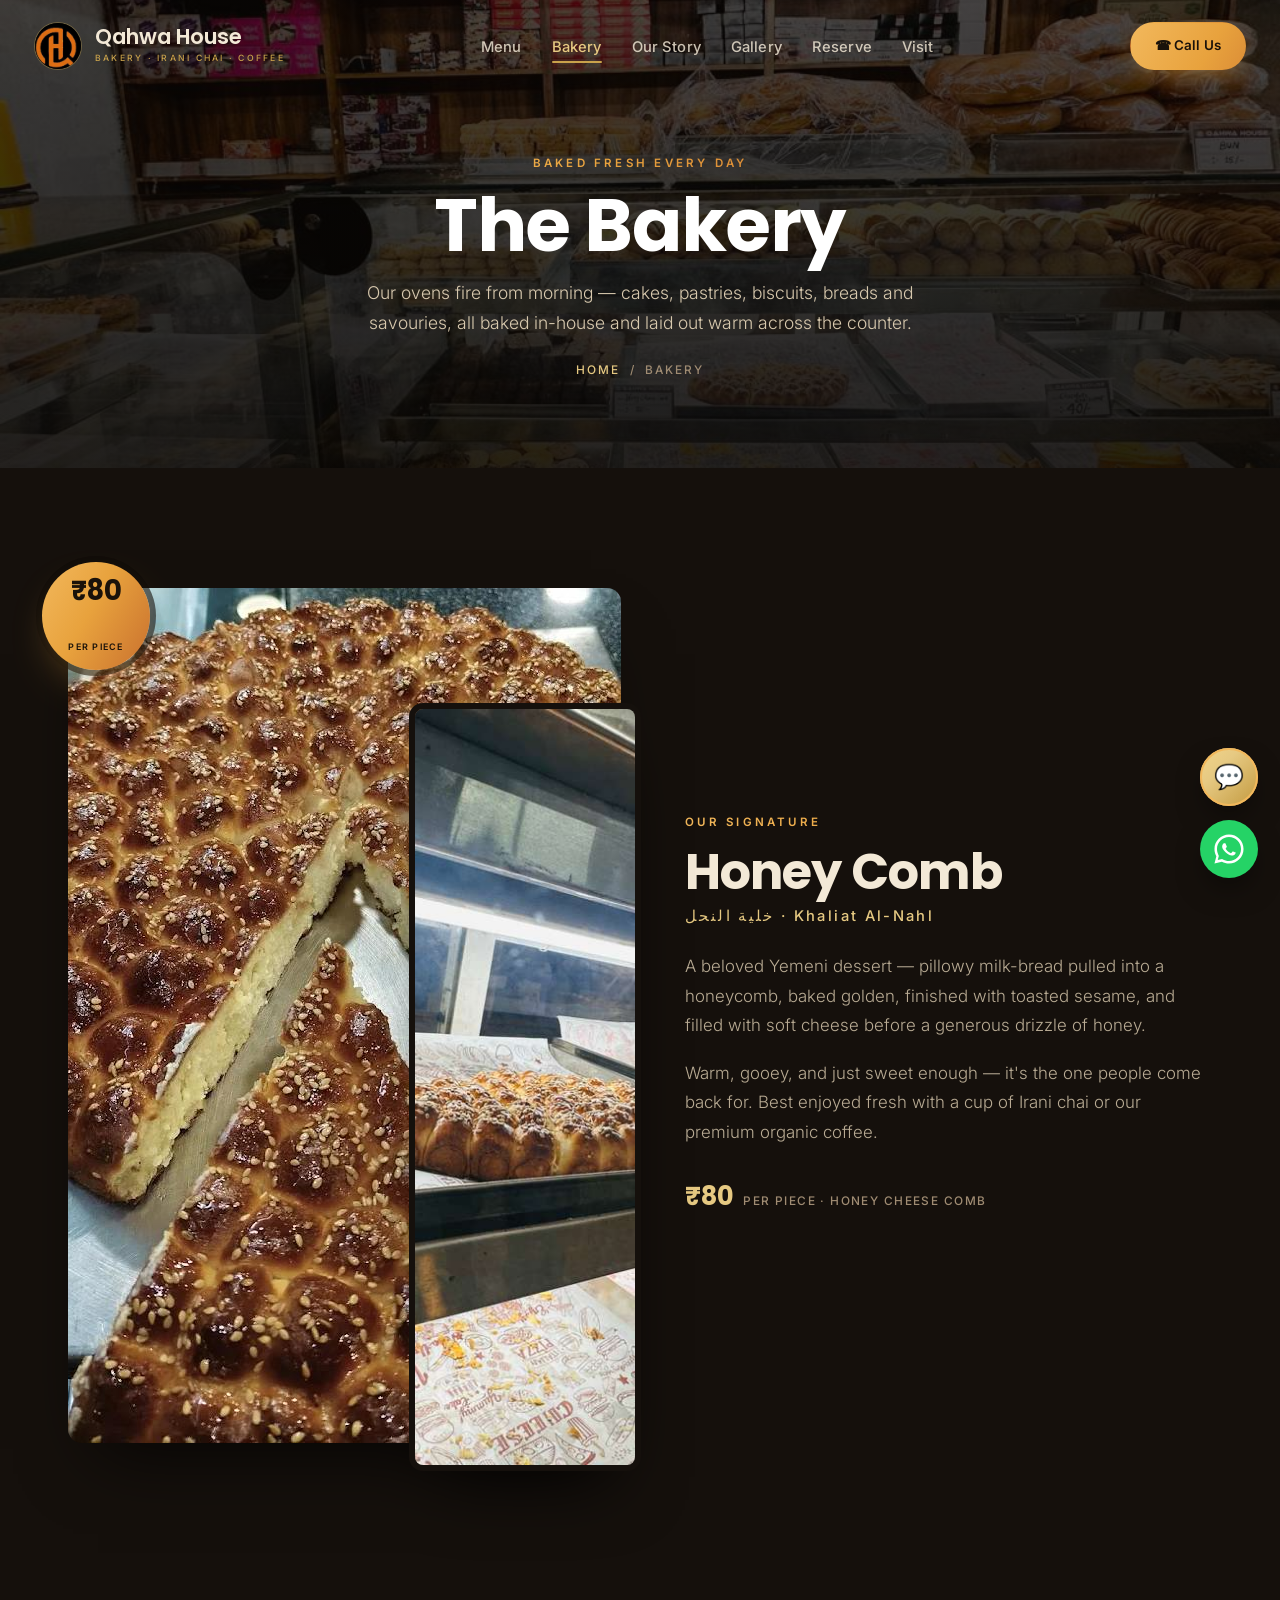
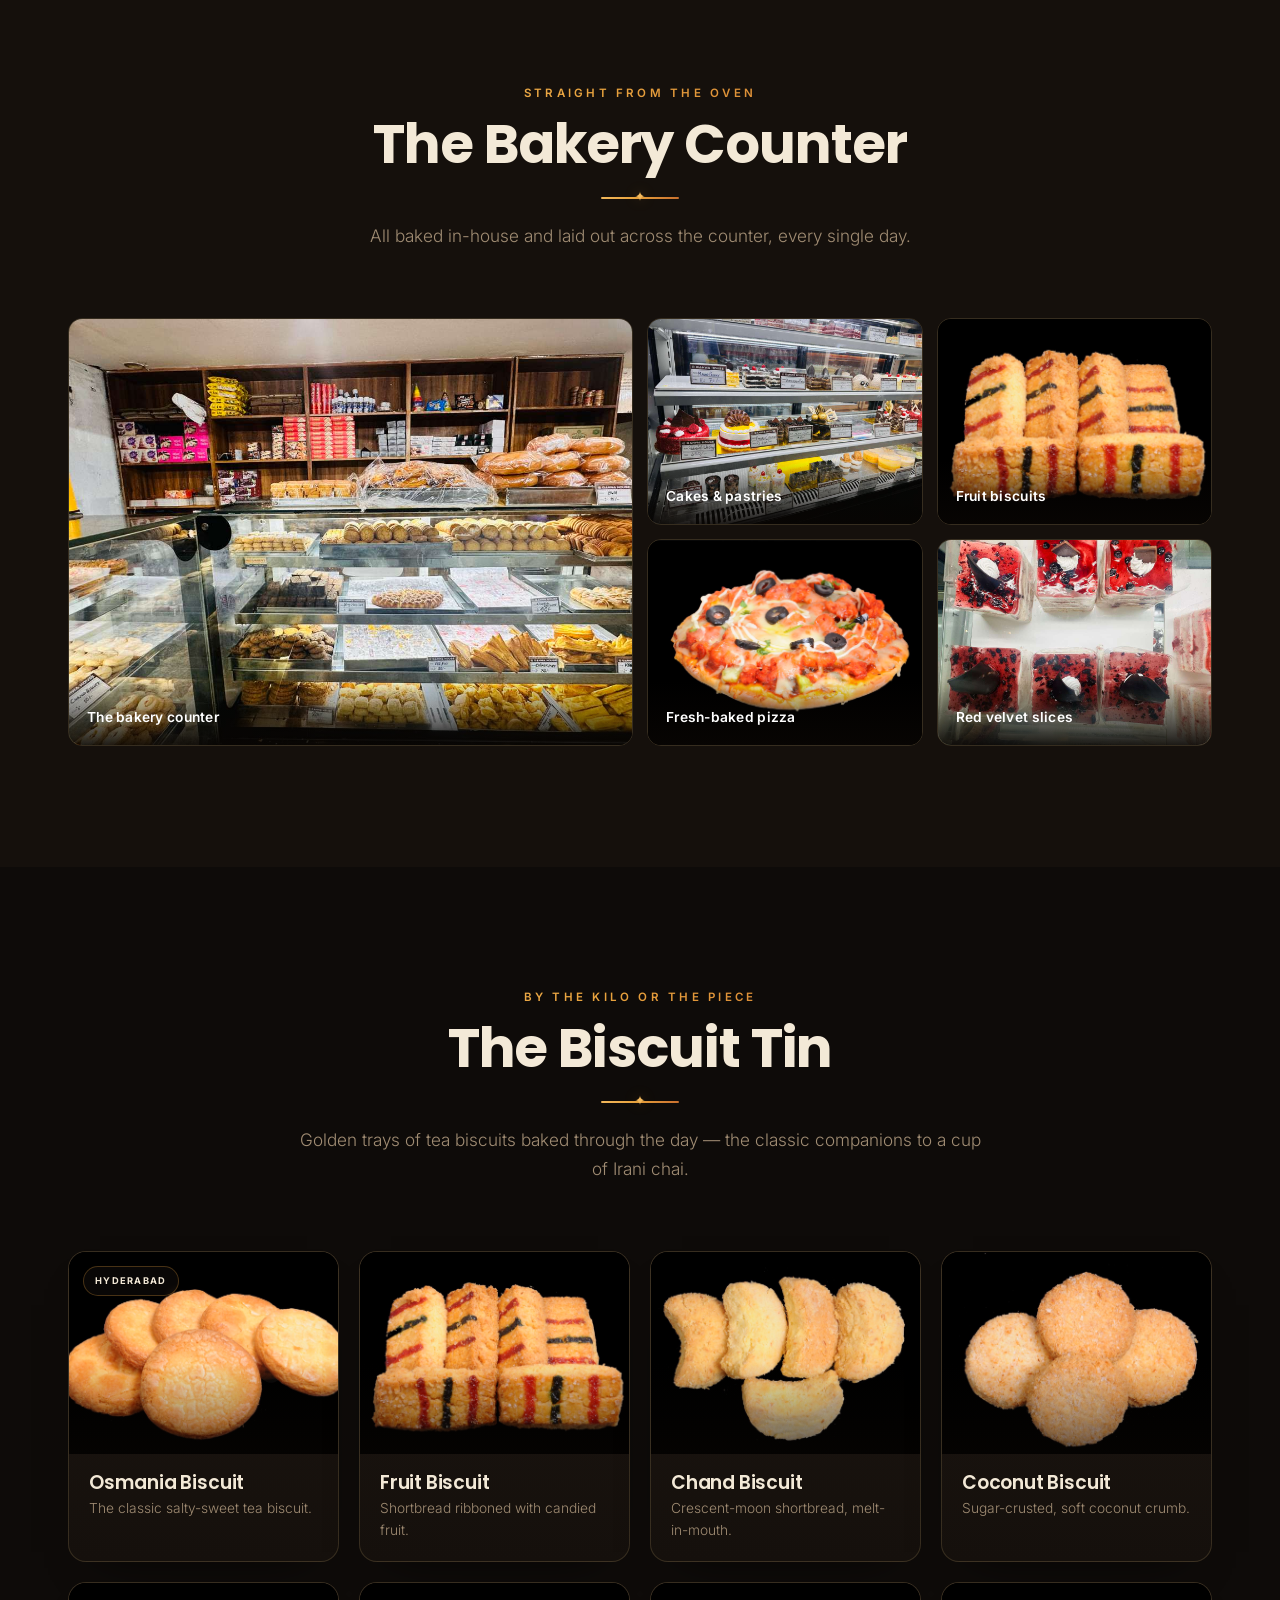
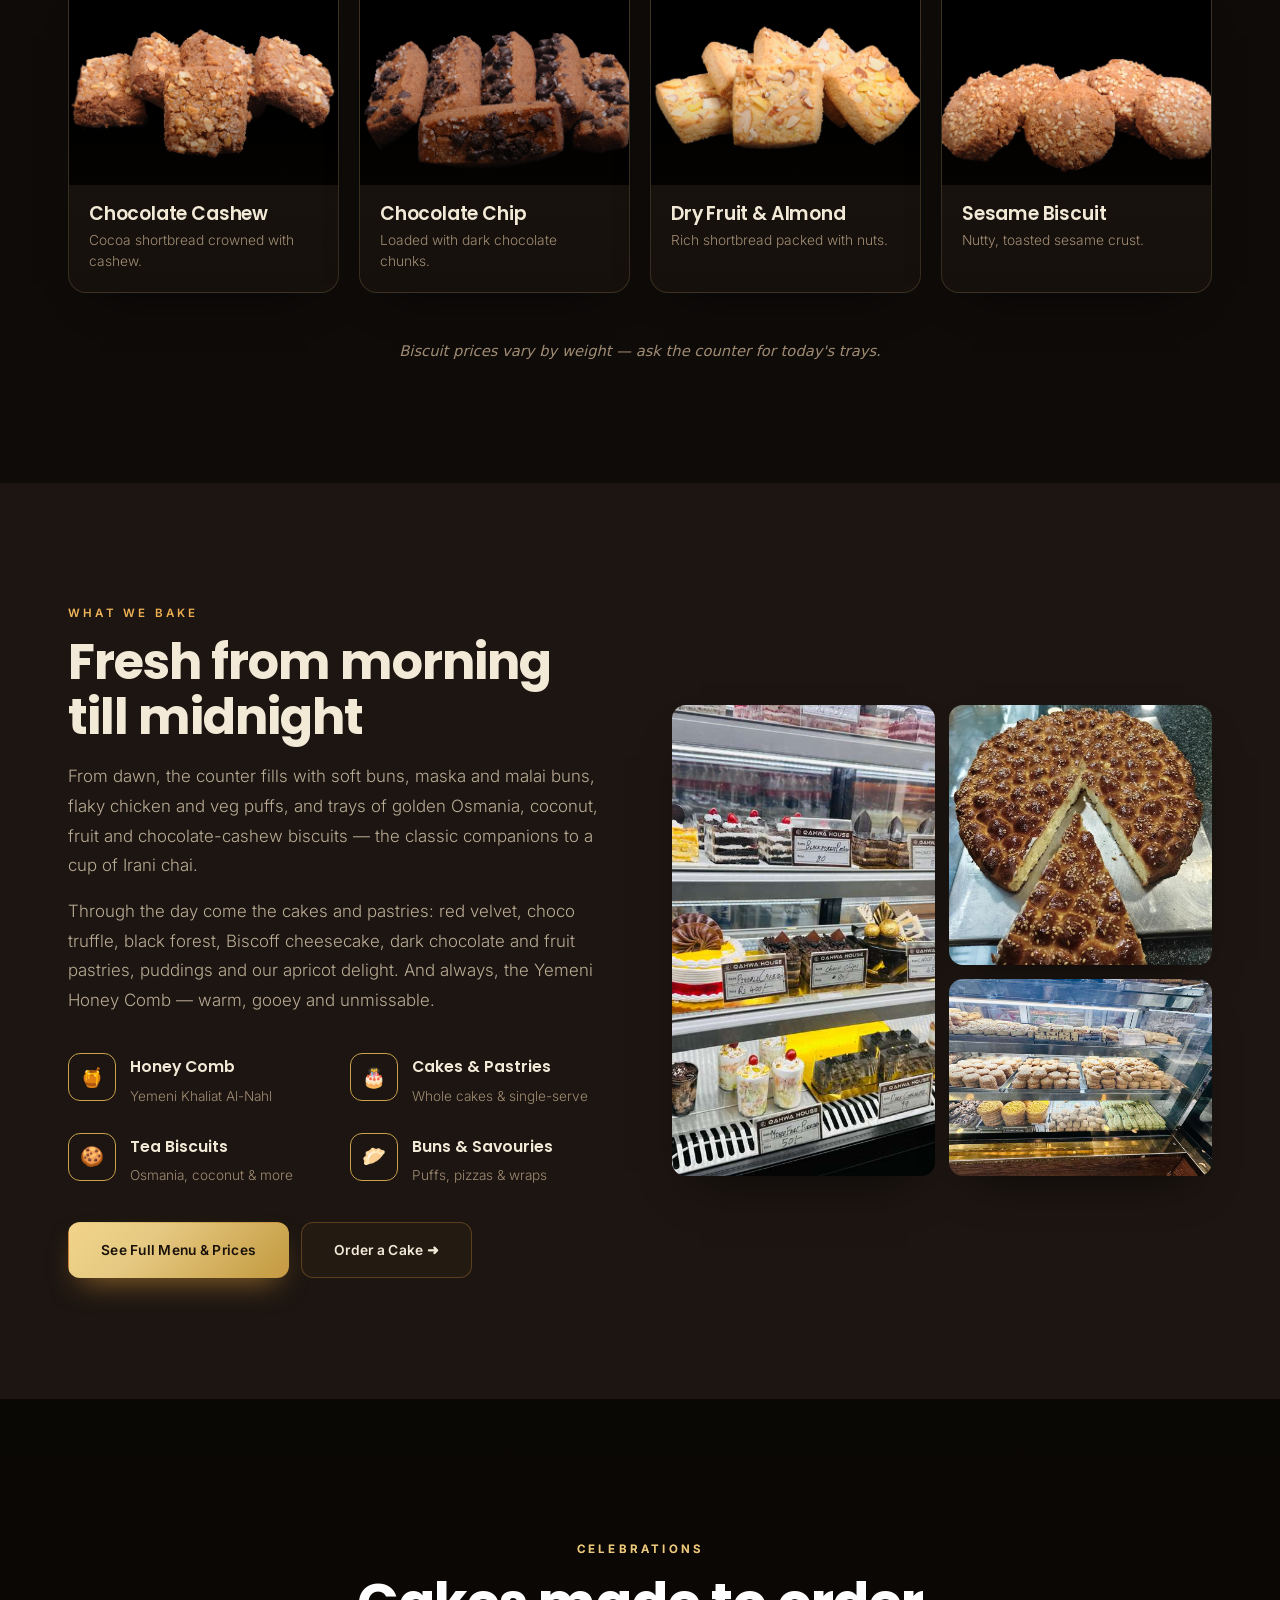
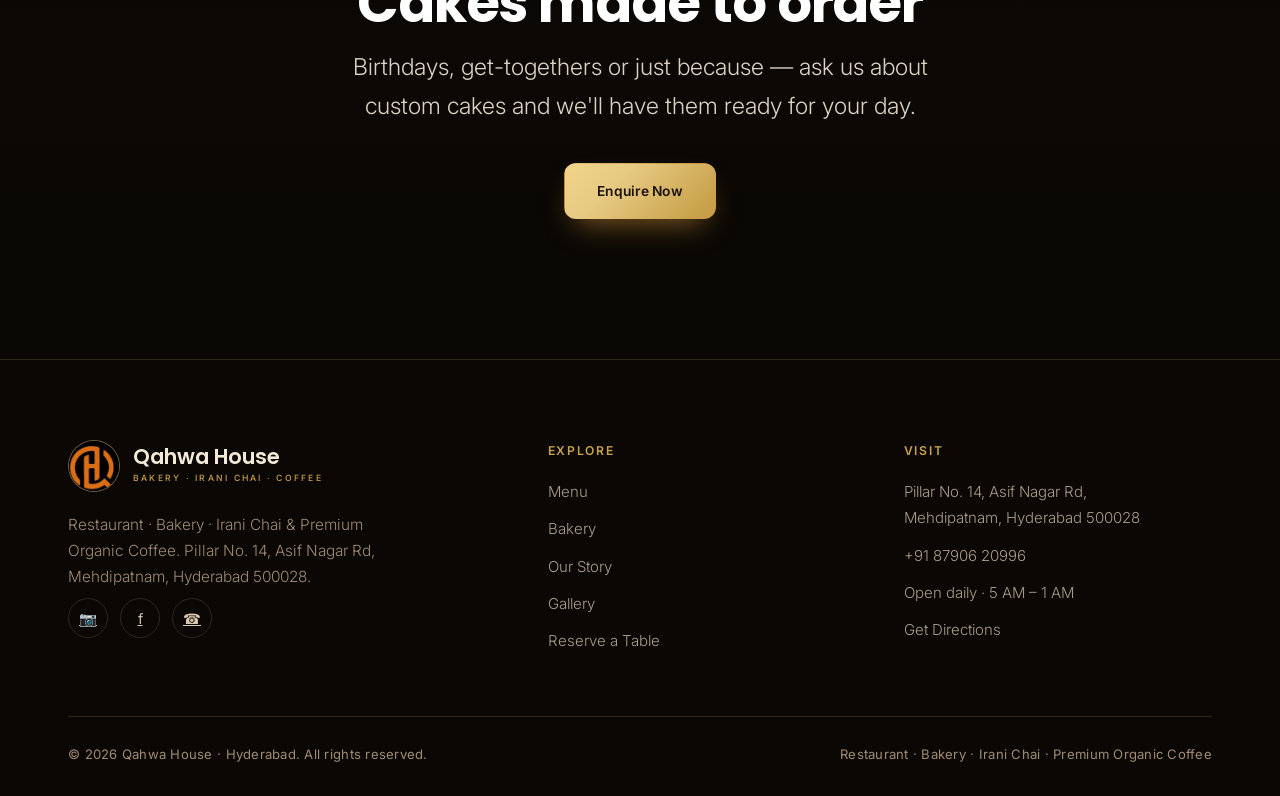
==== commit 269aca1a: "Add Hyderabadi Dum Biryani launch + repair text encoding - New biryani feature section on homepage (" ====
--- a/bakery.html
+++ b/bakery.html
@@ -3,7 +3,7 @@
 <head>
 <meta charset="UTF-8">
 <meta name="viewport" content="width=device-width, initial-scale=1.0">
-<meta name="description" content="The Qahwa House bakery â€” baked fresh in-house every day. Yemeni Honey Comb (Khaliat Al-Nahl), cakes, pastries, Osmania &amp; tea biscuits, buns, puffs, pizzas &amp; wraps. Mehdipatnam, Hyderabad.">
+<meta name="description" content="The Qahwa House bakery — baked fresh in-house every day. Yemeni Honey Comb (Khaliat Al-Nahl), cakes, pastries, Osmania &amp; tea biscuits, buns, puffs, pizzas &amp; wraps. Mehdipatnam, Hyderabad.">
 <meta name="robots" content="index,follow,max-image-preview:large">
 <meta name="theme-color" content="#0E0B09">
 <link rel="canonical" href="https://coffeemocktailscorner.com/bakery.html">
@@ -11,24 +11,24 @@
 <link rel="apple-touch-icon" sizes="180x180" href="/assets/apple-touch-icon.png">
 <meta property="og:url" content="https://coffeemocktailscorner.com/bakery.html">
 <meta property="og:site_name" content="Qahwa House">
-<meta property="og:title" content="The Bakery â€” Qahwa House | Baked Fresh Every Day">
-<meta property="og:description" content="Yemeni Honey Comb, cakes, pastries, Osmania biscuits, buns, puffs &amp; savouries â€” all baked in-house, all day.">
+<meta property="og:title" content="The Bakery — Qahwa House | Baked Fresh Every Day">
+<meta property="og:description" content="Yemeni Honey Comb, cakes, pastries, Osmania biscuits, buns, puffs &amp; savouries — all baked in-house, all day.">
 <meta property="og:type" content="website">
 <meta property="og:image" content="https://coffeemocktailscorner.com/assets/og-image.jpg">
-<title>The Bakery â€” Qahwa House | Baked Fresh Every Day, Hyderabad</title>
+<title>The Bakery — Qahwa House | Baked Fresh Every Day, Hyderabad</title>
 <link rel="preconnect" href="https://fonts.googleapis.com">
 <link rel="preconnect" href="https://fonts.gstatic.com" crossorigin>
 <link href="https://fonts.googleapis.com/css2?family=Poppins:wght@400;500;600;700;800&family=Inter:wght@300;400;500;600&display=swap" rel="stylesheet">
-<link rel="stylesheet" href="assets/site.css?v=6">
+<link rel="stylesheet" href="assets/site.css?v=7">
 <script>document.documentElement.classList.add("js");</script>
 </head>
 <body>
 
-<!-- â•â•â• NAV â•â•â• -->
+<!-- ═══ NAV ═══ -->
 <nav id="nav">
   <a href="index.html" class="logo">
     <span class="logo-badge"><img src="assets/logo-mark.png" width="48" height="48" alt="Qahwa House logo"></span>
-    <span class="logo-txt"><b>Qahwa House</b><span>Bakery Â· Irani Chai Â· Coffee</span></span>
+    <span class="logo-txt"><b>Qahwa House</b><span>Bakery · Irani Chai · Coffee</span></span>
   </a>
   <ul class="nav-links">
     <li><a href="menu.html">Menu</a></li>
@@ -39,42 +39,42 @@
     <li><a href="index.html#visit">Visit</a></li>
   </ul>
   <div class="nav-right">
-    <a href="tel:+918790620996" class="nav-call">â˜Ž Call Us</a>
+    <a href="tel:+918790620996" class="nav-call">☎ Call Us</a>
     <button class="burger" id="burger" aria-label="Menu"><span></span><span></span><span></span></button>
   </div>
 </nav>
 
-<!-- â•â•â• PAGE HERO â•â•â• -->
+<!-- ═══ PAGE HERO ═══ -->
 <header class="page-hero">
   <div class="bg" style="background-image:url('assets/photos/qahwa-30.jpg')"></div>
   <div class="page-hero-inner">
     <div class="eyebrow">Baked Fresh Every Day</div>
     <h1>The Bakery</h1>
-    <p>Our ovens fire from morning â€” cakes, pastries, biscuits, breads and savouries, all baked in-house and laid out warm across the counter.</p>
+    <p>Our ovens fire from morning — cakes, pastries, biscuits, breads and savouries, all baked in-house and laid out warm across the counter.</p>
     <div class="breadcrumb"><a href="index.html">Home</a> &nbsp;/&nbsp; Bakery</div>
   </div>
 </header>
 
-<!-- â•â•â• SIGNATURE: HONEY COMB â•â•â• -->
+<!-- ═══ SIGNATURE: HONEY COMB ═══ -->
 <section class="signature sec-pad" id="signature">
   <div class="wrap sig-grid reveal">
     <div class="sig-imgs">
-      <span class="price-badge"><b>â‚¹80</b><small>Per Piece</small></span>
-      <img class="img-main" src="assets/photos/qahwa-39.jpg" width="864" height="855" loading="lazy" alt="Qahwa House Honey Comb â€” golden sesame-topped Khaliat Al-Nahl with a slice cut, fresh from the oven">
+      <span class="price-badge"><b>₹80</b><small>Per Piece</small></span>
+      <img class="img-main" src="assets/photos/qahwa-39.jpg" width="864" height="855" loading="lazy" alt="Qahwa House Honey Comb — golden sesame-topped Khaliat Al-Nahl with a slice cut, fresh from the oven">
       <img class="img-float" src="assets/photos/qahwa-32.jpg" width="1024" height="768" loading="lazy" alt="Honey Cheese Comb on the bakery counter at Qahwa House">
     </div>
     <div class="sig-text">
       <div class="eyebrow">Our Signature</div>
       <h2>Honey Comb</h2>
-      <div class="ar2">Ø®Ù„ÙŠØ© Ø§Ù„Ù†Ø­Ù„ Â· Khaliat Al-Nahl</div>
-      <p>A beloved Yemeni dessert â€” pillowy milk-bread pulled into a honeycomb, baked golden, finished with toasted sesame, and filled with soft cheese before a generous drizzle of honey.</p>
-      <p>Warm, gooey, and just sweet enough â€” it's the one people come back for. Best enjoyed fresh with a cup of Irani chai or our premium organic coffee.</p>
-      <div class="sig-price">â‚¹80 <small>per piece Â· Honey Cheese Comb</small></div>
+      <div class="ar2">خلية النحل · Khaliat Al-Nahl</div>
+      <p>A beloved Yemeni dessert — pillowy milk-bread pulled into a honeycomb, baked golden, finished with toasted sesame, and filled with soft cheese before a generous drizzle of honey.</p>
+      <p>Warm, gooey, and just sweet enough — it's the one people come back for. Best enjoyed fresh with a cup of Irani chai or our premium organic coffee.</p>
+      <div class="sig-price">₹80 <small>per piece · Honey Cheese Comb</small></div>
     </div>
   </div>
 </section>
 
-<!-- â•â•â• SHOWCASE â•â•â• -->
+<!-- ═══ SHOWCASE ═══ -->
 <section class="showcase sec-pad" id="bakery">
   <div class="wrap">
     <div class="sec-head reveal">
@@ -93,46 +93,46 @@
   </div>
 </section>
 
-<!-- â•â•â• THE BISCUIT TIN â•â•â• -->
+<!-- ═══ THE BISCUIT TIN ═══ -->
 <section class="menu-sec sec-pad" id="biscuits">
   <div class="wrap">
     <div class="sec-head reveal">
       <div class="eyebrow">By the Kilo or the Piece</div>
       <h2>The Biscuit Tin</h2>
       <div class="divider"></div>
-      <p>Golden trays of tea biscuits baked through the day â€” the classic companions to a cup of Irani chai.</p>
+      <p>Golden trays of tea biscuits baked through the day — the classic companions to a cup of Irani chai.</p>
     </div>
     <div class="dish-grid cols4 reveal">
-      <div class="dish"><div class="ph"><span class="flag">Hyderabad</span><img src="assets/photos/menu-biscuit-osmania.jpg" loading="lazy" alt="Osmania biscuits â€” golden salty-sweet Hyderabadi tea biscuits"></div><div class="bd"><h3>Osmania Biscuit</h3><p>The classic salty-sweet tea biscuit.</p></div></div>
+      <div class="dish"><div class="ph"><span class="flag">Hyderabad</span><img src="assets/photos/menu-biscuit-osmania.jpg" loading="lazy" alt="Osmania biscuits — golden salty-sweet Hyderabadi tea biscuits"></div><div class="bd"><h3>Osmania Biscuit</h3><p>The classic salty-sweet tea biscuit.</p></div></div>
       <div class="dish"><div class="ph"><img src="assets/photos/menu-biscuit-fruit.jpg" loading="lazy" alt="Tutti-frutti fruit biscuits"></div><div class="bd"><h3>Fruit Biscuit</h3><p>Shortbread ribboned with candied fruit.</p></div></div>
-      <div class="dish"><div class="ph"><img src="assets/photos/menu-biscuit-chand.jpg" loading="lazy" alt="Chand biscuits â€” crescent moon shortbread"></div><div class="bd"><h3>Chand Biscuit</h3><p>Crescent-moon shortbread, melt-in-mouth.</p></div></div>
+      <div class="dish"><div class="ph"><img src="assets/photos/menu-biscuit-chand.jpg" loading="lazy" alt="Chand biscuits — crescent moon shortbread"></div><div class="bd"><h3>Chand Biscuit</h3><p>Crescent-moon shortbread, melt-in-mouth.</p></div></div>
       <div class="dish"><div class="ph"><img src="assets/photos/menu-biscuit-coconut.jpg" loading="lazy" alt="Sugar-crusted coconut biscuits"></div><div class="bd"><h3>Coconut Biscuit</h3><p>Sugar-crusted, soft coconut crumb.</p></div></div>
       <div class="dish"><div class="ph"><img src="assets/photos/menu-biscuit-choccashew.jpg" loading="lazy" alt="Chocolate cashew biscuits"></div><div class="bd"><h3>Chocolate Cashew</h3><p>Cocoa shortbread crowned with cashew.</p></div></div>
       <div class="dish"><div class="ph"><img src="assets/photos/menu-biscuit-chocchip.jpg" loading="lazy" alt="Chocolate chip cookie fingers"></div><div class="bd"><h3>Chocolate Chip</h3><p>Loaded with dark chocolate chunks.</p></div></div>
       <div class="dish"><div class="ph"><img src="assets/photos/menu-biscuit-almond.jpg" loading="lazy" alt="Dry fruit and almond biscuits"></div><div class="bd"><h3>Dry Fruit &amp; Almond</h3><p>Rich shortbread packed with nuts.</p></div></div>
       <div class="dish"><div class="ph"><img src="assets/photos/menu-biscuit-sesame.jpg" loading="lazy" alt="Sesame-topped biscuits"></div><div class="bd"><h3>Sesame Biscuit</h3><p>Nutty, toasted sesame crust.</p></div></div>
     </div>
-    <p class="menu-note">Biscuit prices vary by weight â€” ask the counter for today's trays.</p>
+    <p class="menu-note">Biscuit prices vary by weight — ask the counter for today's trays.</p>
   </div>
 </section>
 
-<!-- â•â•â• WHAT WE BAKE â•â•â• -->
+<!-- ═══ WHAT WE BAKE ═══ -->
 <section class="story sec-pad">
   <div class="wrap story-grid reveal">
     <div class="story-text">
       <div class="eyebrow">What We Bake</div>
       <h2>Fresh from morning till midnight</h2>
-      <p>From dawn, the counter fills with soft buns, maska and malai buns, flaky chicken and veg puffs, and trays of golden Osmania, coconut, fruit and chocolate-cashew biscuits â€” the classic companions to a cup of Irani chai.</p>
-      <p>Through the day come the cakes and pastries: red velvet, choco truffle, black forest, Biscoff cheesecake, dark chocolate and fruit pastries, puddings and our apricot delight. And always, the Yemeni Honey Comb â€” warm, gooey and unmissable.</p>
+      <p>From dawn, the counter fills with soft buns, maska and malai buns, flaky chicken and veg puffs, and trays of golden Osmania, coconut, fruit and chocolate-cashew biscuits — the classic companions to a cup of Irani chai.</p>
+      <p>Through the day come the cakes and pastries: red velvet, choco truffle, black forest, Biscoff cheesecake, dark chocolate and fruit pastries, puddings and our apricot delight. And always, the Yemeni Honey Comb — warm, gooey and unmissable.</p>
       <div class="feats">
-        <div class="feat"><div class="fi">ðŸ¯</div><div><b>Honey Comb</b><span>Yemeni Khaliat Al-Nahl</span></div></div>
-        <div class="feat"><div class="fi">ðŸŽ‚</div><div><b>Cakes &amp; Pastries</b><span>Whole cakes &amp; single-serve</span></div></div>
-        <div class="feat"><div class="fi">ðŸª</div><div><b>Tea Biscuits</b><span>Osmania, coconut &amp; more</span></div></div>
-        <div class="feat"><div class="fi">ðŸ¥Ÿ</div><div><b>Buns &amp; Savouries</b><span>Puffs, pizzas &amp; wraps</span></div></div>
+        <div class="feat"><div class="fi">🍯</div><div><b>Honey Comb</b><span>Yemeni Khaliat Al-Nahl</span></div></div>
+        <div class="feat"><div class="fi">🎂</div><div><b>Cakes &amp; Pastries</b><span>Whole cakes &amp; single-serve</span></div></div>
+        <div class="feat"><div class="fi">🍪</div><div><b>Tea Biscuits</b><span>Osmania, coconut &amp; more</span></div></div>
+        <div class="feat"><div class="fi">🥟</div><div><b>Buns &amp; Savouries</b><span>Puffs, pizzas &amp; wraps</span></div></div>
       </div>
       <div style="margin-top:34px;display:flex;gap:12px;flex-wrap:wrap">
         <a href="menu.html" class="btn btn-gold">See Full Menu &amp; Prices</a>
-        <a href="reserve.html" class="btn btn-line">Order a Cake âžœ</a>
+        <a href="reserve.html" class="btn btn-line">Order a Cake ➜</a>
       </div>
     </div>
     <div class="story-imgs">
@@ -143,27 +143,27 @@
   </div>
 </section>
 
-<!-- â•â•â• PARALLAX â•â•â• -->
+<!-- ═══ PARALLAX ═══ -->
 <section class="parallax" style="background-image:url('assets/photos/qahwa-20.jpg')">
   <div class="parallax-inner">
     <div class="eyebrow">Celebrations</div>
     <h2>Cakes made to order</h2>
-    <p>Birthdays, get-togethers or just because â€” ask us about custom cakes and we'll have them ready for your day.</p>
+    <p>Birthdays, get-togethers or just because — ask us about custom cakes and we'll have them ready for your day.</p>
     <a href="reserve.html" class="btn btn-gold">Enquire Now</a>
   </div>
 </section>
 
-<!-- â•â•â• FOOTER â•â•â• -->
+<!-- ═══ FOOTER ═══ -->
 <footer>
   <div class="wrap">
     <div class="foot-grid">
       <div class="foot-brand">
-        <a href="index.html" class="logo"><span class="logo-badge"><img src="assets/logo-mark.png" width="52" height="52" alt="Qahwa House logo"></span><span class="logo-txt"><b>Qahwa House</b><span>Bakery Â· Irani Chai Â· Coffee</span></span></a>
-        <p>Restaurant Â· Bakery Â· Irani Chai &amp; Premium Organic Coffee. Pillar No. 14, Asif Nagar Rd, Mehdipatnam, Hyderabad 500028.</p>
+        <a href="index.html" class="logo"><span class="logo-badge"><img src="assets/logo-mark.png" width="52" height="52" alt="Qahwa House logo"></span><span class="logo-txt"><b>Qahwa House</b><span>Bakery · Irani Chai · Coffee</span></span></a>
+        <p>Restaurant · Bakery · Irani Chai &amp; Premium Organic Coffee. Pillar No. 14, Asif Nagar Rd, Mehdipatnam, Hyderabad 500028.</p>
         <div class="socials">
-          <a href="#" aria-label="Instagram" title="Owner: add Instagram link">ðŸ“·</a>
+          <a href="#" aria-label="Instagram" title="Owner: add Instagram link">📷</a>
           <a href="#" aria-label="Facebook" title="Owner: add Facebook link">f</a>
-          <a href="tel:+918790620996" aria-label="Call">â˜Ž</a>
+          <a href="tel:+918790620996" aria-label="Call">☎</a>
         </div>
       </div>
       <div class="foot-col">
@@ -178,17 +178,17 @@
         <h4>Visit</h4>
         <p>Pillar No. 14, Asif Nagar Rd,<br>Mehdipatnam, Hyderabad 500028</p>
         <a href="tel:+918790620996">+91 87906 20996</a>
-        <p>Open daily Â· 5 AM â€“ 1 AM</p>
+        <p>Open daily · 5 AM – 1 AM</p>
         <a href="index.html#visit">Get Directions</a>
       </div>
     </div>
     <div class="foot-bot">
-      <span>Â© <span id="yr"></span> Qahwa House Â· Hyderabad. All rights reserved.</span>
-      <span>Restaurant Â· Bakery Â· Irani Chai Â· Premium Organic Coffee</span>
+      <span>© <span id="yr"></span> Qahwa House · Hyderabad. All rights reserved.</span>
+      <span>Restaurant · Bakery · Irani Chai · Premium Organic Coffee</span>
     </div>
   </div>
 </footer>
 
-<script src="assets/site.js?v=6"></script>
+<script src="assets/site.js?v=7"></script>
 </body>
 </html>
--- a/assets/site.css
+++ b/assets/site.css
@@ -408,3 +408,71 @@
   .qh-chat{right:10px;left:10px;width:auto;bottom:86px;height:min(72vh,560px)}
   .qh-fabs{right:16px;bottom:16px}
 }
+
+/* ═══════════ HYDERABADI DUM BIRYANI (home feature) ═══════════ */
+.biryani{background:linear-gradient(180deg,var(--bg) 0%,var(--bg-2) 100%);overflow:hidden}
+.biryani::before{content:"";position:absolute;width:640px;height:640px;border-radius:50%;background:radial-gradient(circle,rgba(226,97,28,.16),transparent 66%);top:-220px;left:-160px;pointer-events:none}
+.biryani::after{content:"";position:absolute;width:520px;height:520px;border-radius:50%;background:radial-gradient(circle,rgba(232,162,61,.14),transparent 66%);bottom:-200px;right:-140px;pointer-events:none}
+.biryani .sec-head{position:relative;z-index:2}
+.biryani .sec-head em{font-style:normal;color:var(--amber);font-weight:500}
+
+/* --- cinematic feature banner: parallax media + Ken-Burns + 3D tilt --- */
+.bir-feature{position:relative;max-width:1000px;margin:52px auto 0;border-radius:24px;overflow:hidden;border:1px solid var(--line-2);box-shadow:0 50px 100px -42px rgba(0,0,0,.9),0 0 0 1px rgba(232,162,61,.10);aspect-ratio:16/9;transform-style:preserve-3d;transition:transform .35s ease,box-shadow .5s;will-change:transform}
+.bir-feature:hover{box-shadow:0 62px 120px -42px rgba(0,0,0,.95),0 30px 80px -40px var(--glow),0 0 0 1px var(--line-2)}
+.bir-media{position:absolute;left:0;top:-8%;width:100%;height:116%;will-change:transform}
+.bir-main{position:absolute;inset:0;width:100%;height:100%;object-fit:cover;filter:brightness(.82) saturate(1.12);transform:scale(1.06);animation:birKen 22s ease-in-out infinite alternate;will-change:transform}
+@keyframes birKen{0%{transform:scale(1.06) translate(0,0)}100%{transform:scale(1.16) translate(-2.4%,-2%)}}
+.bir-feature::after{content:"";position:absolute;inset:0;background:linear-gradient(180deg,rgba(8,5,3,.05) 0%,rgba(8,5,3,.34) 52%,rgba(8,5,3,.86) 100%);pointer-events:none;z-index:2}
+.bir-inset{position:absolute;z-index:3;width:30%;right:26px;bottom:26px;border-radius:16px;border:4px solid rgba(20,14,10,.92);box-shadow:0 24px 50px -20px rgba(0,0,0,.9);object-fit:cover;aspect-ratio:3/2;transform:translateZ(40px);transition:transform .5s}
+.bir-feature:hover .bir-inset{transform:translateZ(60px) scale(1.03)}
+.bir-cap{position:absolute;z-index:4;left:0;bottom:0;padding:34px 38px;max-width:70%;transform:translateZ(30px)}
+.bir-kicker{display:inline-block;font-family:"Inter",sans-serif;font-weight:600;letter-spacing:.16em;text-transform:uppercase;font-size:.68rem;color:#1A120A;background:var(--grad-warm);padding:6px 14px;border-radius:30px;margin-bottom:14px}
+.bir-cap h3{font-family:"Poppins",sans-serif;font-weight:700;font-size:clamp(1.35rem,3.2vw,2.1rem);color:#fff;line-height:1.12;text-shadow:0 4px 24px rgba(0,0,0,.6);margin-bottom:8px}
+.bir-cap p{color:var(--cream);opacity:.9;font-size:.94rem;font-weight:300;letter-spacing:.02em}
+.bir-badge{position:absolute;z-index:4;top:22px;left:22px;width:92px;height:92px;border-radius:50%;background:var(--grad-warm);color:#1A120A;display:grid;place-items:center;text-align:center;line-height:1;box-shadow:0 18px 40px -12px var(--glow),0 0 0 6px rgba(14,11,9,.5);transform:translateZ(50px);animation:badgePulse 3.4s ease-in-out infinite}
+.bir-badge b{font-family:"Poppins",sans-serif;font-weight:800;font-size:1.2rem;letter-spacing:.05em}
+.bir-badge small{display:block;font-size:.5rem;font-weight:600;letter-spacing:.13em;text-transform:uppercase;margin-top:4px}
+
+/* shimmer sweep (feature + cards) */
+.bir-shine{position:absolute;z-index:3;top:0;left:-60%;width:45%;height:100%;pointer-events:none;background:linear-gradient(100deg,transparent,rgba(255,240,210,.32),transparent);transform:skewX(-18deg);animation:birShine 6.5s ease-in-out 1.5s infinite}
+@keyframes birShine{0%{left:-60%}18%{left:135%}100%{left:135%}}
+
+/* --- three varieties --- */
+.bir-grid{display:grid;grid-template-columns:repeat(3,1fr);gap:22px;margin-top:26px}
+.bir-card{position:relative;display:flex;flex-direction:column;background:linear-gradient(180deg,var(--panel),var(--bg-2));border:1px solid var(--line);border-radius:20px;overflow:hidden;box-shadow:0 26px 54px -34px rgba(0,0,0,.85);transition:transform .2s ease-out,box-shadow .45s,border-color .45s;transform-style:preserve-3d;will-change:transform}
+.bir-card:hover{border-color:var(--line-2);box-shadow:0 46px 82px -36px rgba(0,0,0,.9),0 26px 60px -36px var(--glow)}
+.bir-card .ph{position:relative;aspect-ratio:4/3;overflow:hidden;background:#000}
+.bir-card .ph img{width:100%;height:100%;object-fit:cover;filter:saturate(1.12);transition:transform .7s cubic-bezier(.2,.7,.3,1),filter .5s}
+.bir-card:hover .ph img{transform:scale(1.1);filter:saturate(1.28) brightness(1.05)}
+.bir-card .ph::after{content:"";position:absolute;inset:0;background:linear-gradient(180deg,transparent 52%,rgba(8,5,3,.55));pointer-events:none}
+.bir-card .chip{position:absolute;z-index:2;top:14px;right:14px;font-family:"Poppins",sans-serif;font-weight:700;font-size:.92rem;color:#1A120A;background:var(--grad-warm);padding:7px 14px;border-radius:30px;box-shadow:0 10px 22px -10px var(--glow)}
+.bir-card .bd{padding:18px 20px 20px;display:flex;flex-direction:column;gap:8px;flex:1}
+.bir-name{display:flex;align-items:center;gap:10px}
+.bir-name h3{font-family:"Poppins",sans-serif;font-weight:600;font-size:1.24rem;color:var(--cream);margin:0;line-height:1.1}
+.bir-dot{width:14px;height:14px;border-radius:3px;border:2px solid;flex:none;position:relative}
+.bir-dot::after{content:"";position:absolute;inset:2px;border-radius:50%}
+.bir-dot.veg{border-color:#4CAF50}.bir-dot.veg::after{background:#4CAF50}
+.bir-dot.non{border-color:#E2611C}.bir-dot.non::after{background:#E2611C}
+.bir-card .bd p{font-size:.86rem;color:var(--muted);font-weight:300;line-height:1.55;margin:0}
+.bir-prices{display:flex;flex-wrap:wrap;gap:8px;margin-top:auto;padding-top:8px}
+.bir-prices span{font-family:"Inter",sans-serif;font-size:.72rem;letter-spacing:.02em;color:var(--cream-d);background:rgba(232,162,61,.06);border:1px solid var(--line);border-radius:30px;padding:6px 12px}
+.bir-prices b{font-family:"Poppins",sans-serif;color:var(--amber);font-weight:600}
+.bir-cta{margin-top:46px;display:flex;gap:14px;justify-content:center;flex-wrap:wrap;position:relative;z-index:2}
+
+@media(prefers-reduced-motion:reduce){
+  .bir-main{animation:none;transform:scale(1.04)}
+  .bir-shine{animation:none;display:none}
+  .bir-badge{animation:none}
+  .bir-feature,.bir-card{transition:box-shadow .4s,border-color .4s}
+}
+@media(max-width:900px){
+  .bir-grid{grid-template-columns:1fr}
+  .bir-cap{max-width:86%;padding:28px 30px}
+  .bir-inset{width:34%}
+}
+@media(max-width:600px){
+  .bir-feature{aspect-ratio:4/5}
+  .bir-inset{display:none}
+  .bir-cap{max-width:100%;padding:24px 22px}
+  .bir-cta{flex-direction:column;align-items:stretch}
+}
